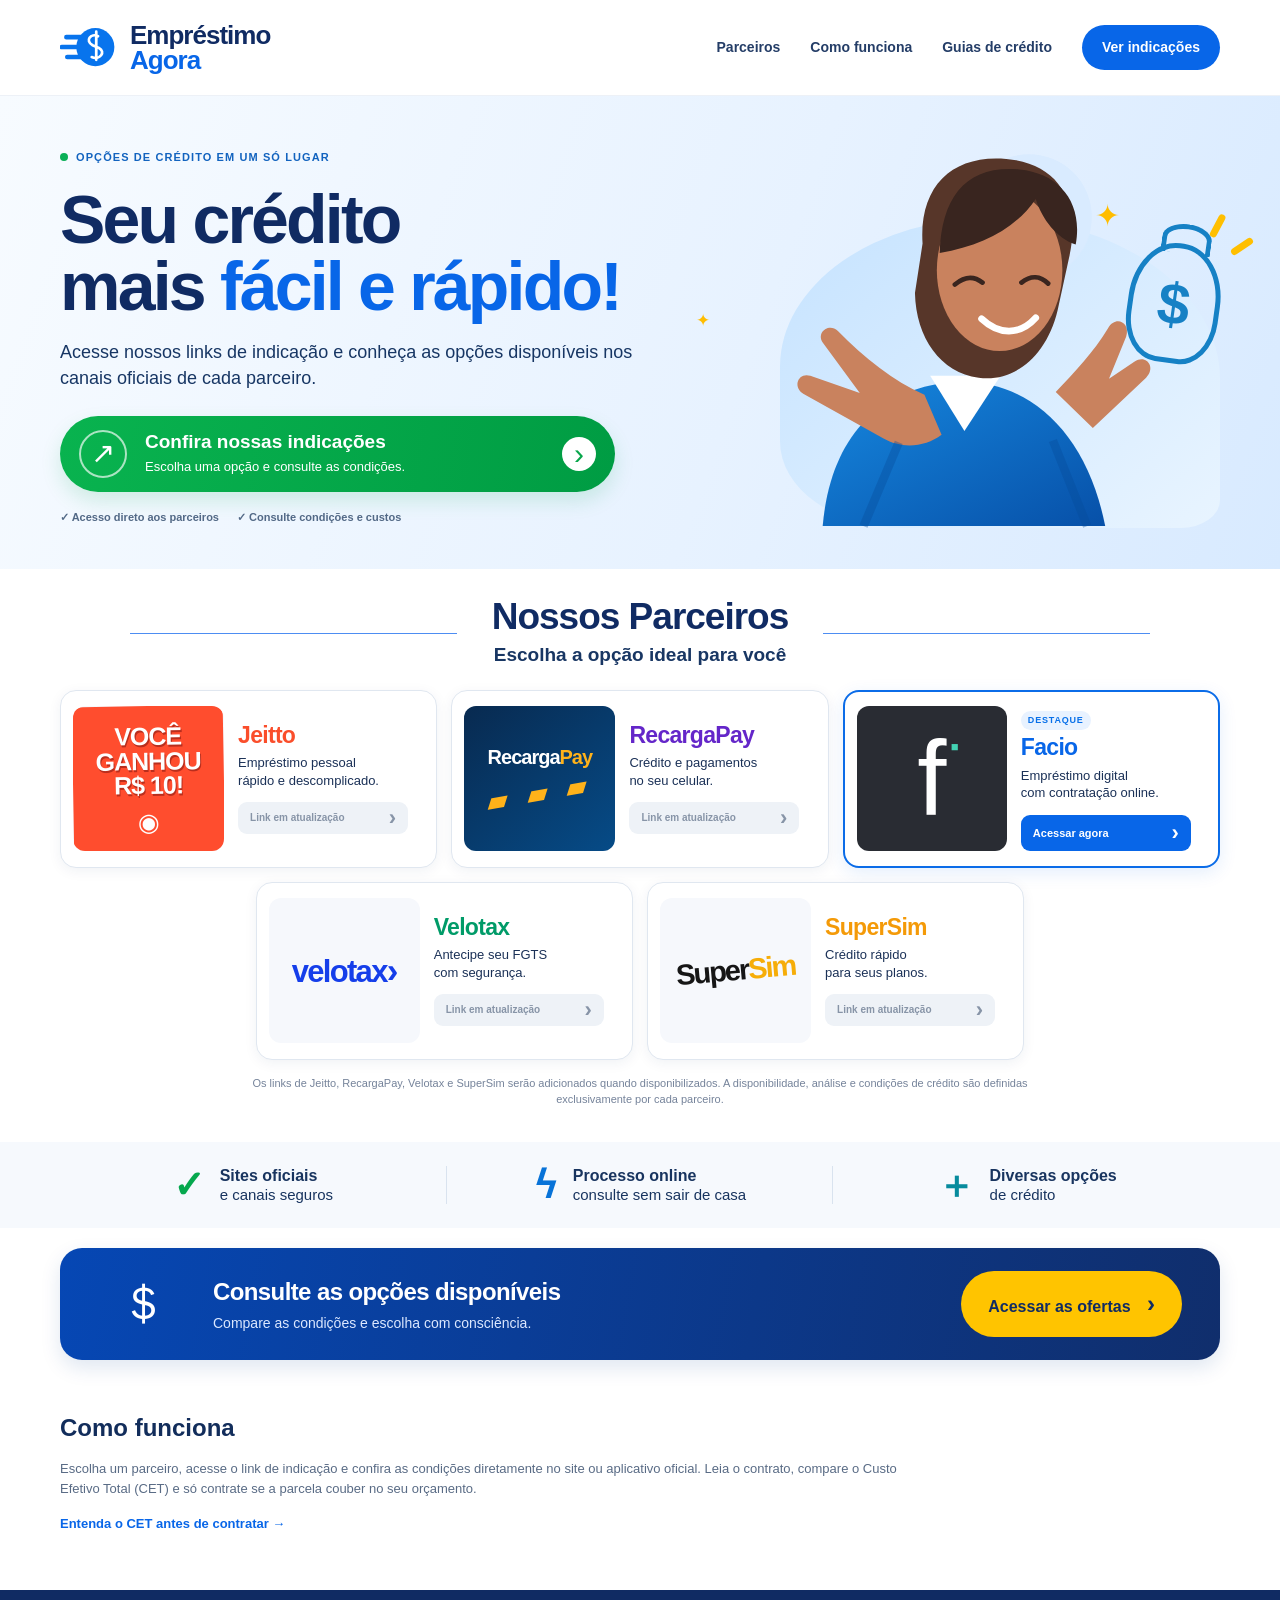
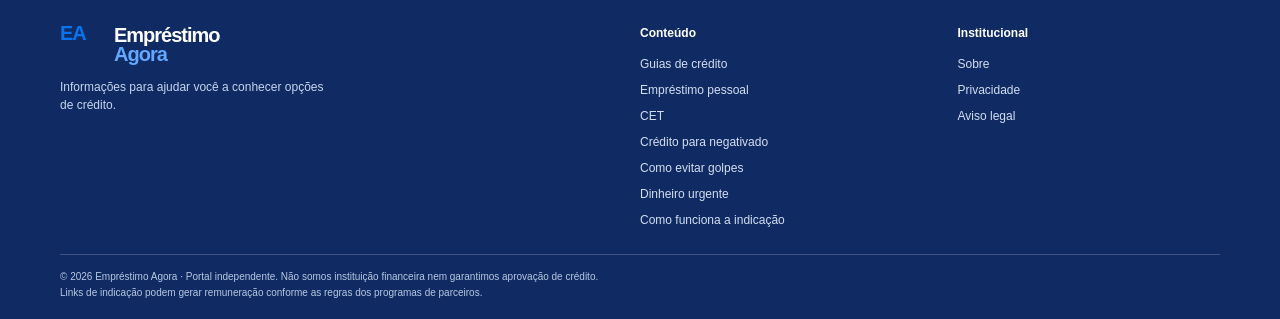
==== index.html @ 5d4b73ac "Complete homepage footer links to existing guides" ====
<!doctype html>
<html lang="pt-BR">
<head>
<meta charset="utf-8">
<meta name="google-site-verification" content="shzz_XVWoptXArd3DFlMQ7WAGjOfNRbP5yG9l88NgXc">
<meta name="viewport" content="width=device-width, initial-scale=1">
<title>Empréstimo Agora | Links de indicação e opções de crédito</title>
<meta name="description" content="Conheça opções de crédito e acesse links de indicação de parceiros. Consulte condições diretamente nos canais oficiais e compare antes de contratar.">
<meta name="robots" content="index,follow,max-image-preview:large">
<link rel="canonical" href="https://emprestimo-agora.vercel.app/">
<meta name="theme-color" content="#ffffff">
<meta name="referrer" content="strict-origin-when-cross-origin">
<meta property="og:type" content="website"><meta property="og:locale" content="pt_BR">
<meta property="og:title" content="Empréstimo Agora | Conheça opções de crédito">
<meta property="og:description" content="Acesse opções de crédito por meio dos links de indicação e consulte as condições diretamente com cada parceiro.">
<meta property="og:url" content="https://emprestimo-agora.vercel.app/">
<meta property="og:image" content="https://emprestimo-agora.vercel.app/assets/og-cover.svg">
<meta name="twitter:card" content="summary_large_image">
<link rel="icon" href="/assets/favicon.svg" type="image/svg+xml"><link rel="stylesheet" href="/assets/site.css">
<script type="application/ld+json">{"@context":"https://schema.org","@type":"Organization","name":"Empréstimo Agora","url":"https://emprestimo-agora.vercel.app/","description":"Portal independente que reúne links de indicação para consulta de opções de crédito."}</script>
</head>
<body>
<a class="skip" href="#conteudo">Pular para o conteúdo</a>
<header class="top"><div class="wrap nav">
<a class="brand" href="/" aria-label="Empréstimo Agora - início"><span class="brand-symbol"><svg viewBox="0 0 64 64" aria-hidden="true"><path d="M7 20h20M2 31h22M8 42h17" stroke="currentColor" stroke-width="5" stroke-linecap="round"/><circle cx="39" cy="31" r="21" fill="currentColor"/><path d="M42 19c-8-4-15 5-6 10l7 3c8 4 1 14-8 10m5-28v31" stroke="#fff" stroke-width="3" fill="none" stroke-linecap="round"/></svg></span><span>Empréstimo<br><strong>Agora</strong></span></a>
<nav aria-label="Navegação principal"><a href="#parceiros">Parceiros</a><a href="#como-funciona">Como funciona</a><a href="/guias-de-credito.html">Guias de crédito</a><a class="nav-cta" href="#parceiros">Ver indicações</a></nav>
<button class="menu" aria-label="Abrir menu" aria-expanded="false">☰</button></div></header>
<main id="conteudo">
<section class="hero"><div class="wrap hero-inner"><div class="hero-copy"><span class="eyebrow"><i></i> OPÇÕES DE CRÉDITO EM UM SÓ LUGAR</span><h1>Seu crédito<br>mais <em>fácil e rápido!</em></h1><p>Acesse nossos links de indicação e conheça as opções disponíveis nos canais oficiais de cada parceiro.</p><a class="hero-cta" href="#parceiros"><span class="handshake">↗</span><span><b>Confira nossas indicações</b><small>Escolha uma opção e consulte as condições.</small></span><span class="arrow">›</span></a><div class="hero-note"><span>✓ Acesso direto aos parceiros</span><span>✓ Consulte condições e custos</span></div></div>
<div class="hero-art" aria-label="Ilustração de uma pessoa apresentando opções de crédito"><div class="art-blob"></div><svg class="hero-person" viewBox="0 0 460 410" role="img" aria-label="Pessoa sorridente apontando para as opções"><defs><linearGradient id="shirt" x1="0" x2="1" y1="0" y2="1"><stop stop-color="#1688df"/><stop offset="1" stop-color="#0750a8"/></linearGradient></defs><circle cx="310" cy="83" r="66" fill="#d9ebff"/><path d="M93 408c8-93 58-143 132-151 80-8 145 49 165 151" fill="url(#shirt)"/><path d="M206 250l36 58 38-58" fill="#fff"/><path d="M198 111c-4-61 32-94 88-89 56 5 79 46 66 104l-12 55c-12 50-47 76-83 71-40-5-66-42-67-89z" fill="#573629"/><ellipse cx="279" cy="139" rx="66" ry="85" fill="#c9825e"/><path d="M216 121c2-62 30-93 84-88 42 4 67 35 59 79-20-7-35-26-42-48-21 31-56 49-101 57z" fill="#39251f"/><path d="M232 154c11-9 20-9 29-2m41 0c10-8 20-7 28 1" stroke="#39251f" stroke-width="5" fill="none" stroke-linecap="round"/><path d="M260 190c18 17 40 18 57-1" stroke="#fff" stroke-width="7" fill="none" stroke-linecap="round"/><path d="M200 270c-32-14-64-39-91-67-9-9-23 1-16 12l39 53-52-18c-13-4-19 12-7 19l84 47c19 11 44 9 61-4" fill="#c9825e"/><path d="M338 267c20-21 40-42 55-67 8-14 24-6 19 9l-18 44 27-18c12-8 23 6 12 17l-56 53" fill="#c9825e"/><path d="M173 320l-37 88m199-90 36 90" stroke="#064b99" stroke-width="9" opacity=".35"/></svg><div class="money-doodle"><span>$</span><i></i><b></b></div><div class="spark s1">✦</div><div class="spark s2">✦</div></div></div></section>
<section class="partners wrap" id="parceiros"><div class="section-title"><span></span><div><h2>Nossos Parceiros</h2><p>Escolha a opção ideal para você</p></div><span></span></div>
<div class="partner-grid">
<article class="partner-card jeitto"><div class="partner-logo"><div class="jeitto-art"><strong>VOCÊ<br>GANHOU<br>R$ 10!</strong><small>◉</small></div></div><div class="partner-info"><h3>Jeitto</h3><p>Empréstimo pessoal<br>rápido e descomplicado.</p><a class="partner-btn disabled" aria-disabled="true" tabindex="-1">Link em atualização <b>›</b></a></div></article>
<article class="partner-card recarga"><div class="partner-logo"><div class="recarga-art"><strong>Recarga<span>Pay</span></strong><div class="cards-mini">▰ ▰ ▰</div></div></div><div class="partner-info"><h3>RecargaPay</h3><p>Crédito e pagamentos<br>no seu celular.</p><a class="partner-btn disabled" aria-disabled="true" tabindex="-1">Link em atualização <b>›</b></a></div></article>
<article class="partner-card facio featured"><div class="partner-logo"><div class="facio-art"><strong>f<span>▪</span></strong></div></div><div class="partner-info"><span class="featured-label">DESTAQUE</span><h3>Facio</h3><p>Empréstimo digital<br>com contratação online.</p><a class="partner-btn" href="https://facio.com.br/indicacao/?amigo=5fb39b16-4201-4cf0-8d7d-d2a9d6d35a81&data=eyJwdWJsaWNJZCI6IjVmYjM5YjE2LTQyMDEtNGNmMC04ZDdkLWQyYTlkNmQzNWE4MSIsImZpcnN0TmFtZSI6IndhZ25lciJ9&utm_source=referral-webview&utm_campaign=referral-lp" target="_blank" rel="sponsored nofollow noopener" data-referral="home-facio">Acessar agora <b>›</b></a></div></article>
<article class="partner-card velotax"><div class="partner-logo"><div class="velotax-art">velotax<span>›</span></div></div><div class="partner-info"><h3>Velotax</h3><p>Antecipe seu FGTS<br>com segurança.</p><a class="partner-btn disabled" aria-disabled="true" tabindex="-1">Link em atualização <b>›</b></a></div></article>
<article class="partner-card supersim"><div class="partner-logo"><div class="supersim-art">Super<span>Sim</span></div></div><div class="partner-info"><h3>SuperSim</h3><p>Crédito rápido<br>para seus planos.</p><a class="partner-btn disabled" aria-disabled="true" tabindex="-1">Link em atualização <b>›</b></a></div></article>
</div>
<p class="partner-disclaimer">Os links de Jeitto, RecargaPay, Velotax e SuperSim serão adicionados quando disponibilizados. A disponibilidade, análise e condições de crédito são definidas exclusivamente por cada parceiro.</p></section>
<section class="trust"><div class="wrap trust-grid"><div><span class="trust-icon green">✓</span><p><b>Sites oficiais</b><br>e canais seguros</p></div><div><span class="trust-icon blue">ϟ</span><p><b>Processo online</b><br>consulte sem sair de casa</p></div><div><span class="trust-icon teal">＋</span><p><b>Diversas opções</b><br>de crédito</p></div></div></section>
<section class="bottom-cta"><div class="wrap bottom-inner"><div class="bottom-icon">＄</div><div><h2>Consulte as opções disponíveis</h2><p>Compare as condições e escolha com consciência.</p></div><a href="#parceiros">Acessar as ofertas <b>›</b></a></div></section>
<section class="how wrap" id="como-funciona"><h2>Como funciona</h2><p>Escolha um parceiro, acesse o link de indicação e confira as condições diretamente no site ou aplicativo oficial. Leia o contrato, compare o Custo Efetivo Total (CET) e só contrate se a parcela couber no seu orçamento.</p><a href="/custo-efetivo-total.html">Entenda o CET antes de contratar →</a></section>
</main>
<footer><div class="wrap footer-inner"><div class="footer-brand"><a class="brand brand-footer" href="/"><span class="brand-symbol">EA</span><span>Empréstimo<br><strong>Agora</strong></span></a><p>Informações para ajudar você a conhecer opções de crédito.</p></div><div><b>Conteúdo</b><a href="/guias-de-credito.html">Guias de crédito</a><a href="/emprestimo-pessoal-online.html">Empréstimo pessoal</a><a href="/custo-efetivo-total.html">CET</a><a href="/emprestimo-para-negativado.html">Crédito para negativado</a><a href="/golpe-do-emprestimo.html">Como evitar golpes</a><a href="/dinheiro-urgente.html">Dinheiro urgente</a><a href="/como-funciona-facio.html">Como funciona a indicação</a></div><div><b>Institucional</b><a href="/sobre.html">Sobre</a><a href="/politica-de-privacidade.html">Privacidade</a><a href="/aviso-legal.html">Aviso legal</a></div></div><div class="wrap legal">© 2026 Empréstimo Agora · Portal independente. Não somos instituição financeira nem garantimos aprovação de crédito.<br>Links de indicação podem gerar remuneração conforme as regras dos programas de parceiros.</div></footer>
<script src="/assets/site.js" defer></script>
</body></html>
---- assets/site.css ----
:root{--navy:#102b63;--blue:#0866e8;--green:#08a84f;--ink:#122d5b;--muted:#52647e;--line:#e2e9f2;--paper:#f7faff;--white:#fff}*{box-sizing:border-box}html{scroll-behavior:smooth}body{margin:0;background:#fff;color:var(--ink);font-family:Arial,Helvetica,sans-serif;line-height:1.5}a{color:inherit;text-decoration:none}.wrap{width:min(1160px,calc(100% - 44px));margin-inline:auto}.skip{position:absolute;left:-9999px}.skip:focus{left:12px;top:12px;background:#fff;padding:12px;z-index:20}.top{height:96px;background:#fff;border-bottom:1px solid #edf1f7;position:relative;z-index:5}.nav{height:100%;display:flex;align-items:center;justify-content:space-between}.brand{display:flex;align-items:center;gap:12px;color:#102b63;font-size:26px;font-weight:800;line-height:.94;letter-spacing:-1px}.brand strong{color:#0866e8}.brand-symbol{width:58px;height:58px;color:#0874ed;display:block}.brand-symbol svg{width:100%;height:100%}nav{display:flex;align-items:center;gap:30px;font-size:14px;font-weight:700;color:#243d67}nav a:hover{color:var(--blue)}.nav-cta{padding:12px 20px;background:#0866e8;color:white;border-radius:24px}.nav-cta:hover{color:white;background:#0755c2}.menu{display:none;border:0;background:none;font-size:25px;color:var(--navy)}.hero{background:linear-gradient(110deg,#f7fbff 0%,#e7f2ff 58%,#d8eaff 100%);overflow:hidden}.hero-inner{min-height:390px;display:grid;grid-template-columns:1.08fr .92fr;align-items:center;position:relative}.hero-copy{padding:48px 0 44px;position:relative;z-index:2}.eyebrow{display:inline-flex;align-items:center;gap:8px;color:#1263bf;font-size:11px;font-weight:800;letter-spacing:1.1px}.eyebrow i{width:8px;height:8px;border-radius:50%;background:#0aaf57}.hero h1{font-size:clamp(42px,5.4vw,68px);line-height:.99;letter-spacing:-2.8px;margin:18px 0 18px;color:#102b63;font-weight:850}.hero h1 em{font-style:normal;color:#0866e8}.hero-copy>p{font-size:18px;line-height:1.45;max-width:580px;color:#173664;margin:0 0 25px}.hero-cta{display:flex;align-items:center;gap:18px;width:min(555px,100%);padding:14px 19px;background:linear-gradient(100deg,#09b34f,#009c43);border-radius:48px;color:#fff;box-shadow:0 9px 20px #00a54b26}.hero-cta:hover{filter:brightness(.96);transform:translateY(-1px)}.handshake{width:48px;height:48px;border:2px solid #ffffffa8;border-radius:50%;display:grid;place-items:center;font-size:29px;font-weight:400}.hero-cta b{display:block;font-size:19px;line-height:1.2}.hero-cta small{display:block;font-size:13px;margin-top:3px}.hero-cta .arrow{margin-left:auto;width:34px;height:34px;border-radius:50%;background:#fff;color:#08a64b;display:grid;place-items:center;font-size:30px;line-height:1}.hero-note{display:flex;gap:18px;flex-wrap:wrap;margin-top:17px;color:#526986;font-size:11px;font-weight:700}.hero-art{height:390px;position:relative;display:flex;align-items:flex-end;justify-content:center}.art-blob{position:absolute;width:440px;height:310px;right:0;bottom:0;background:linear-gradient(140deg,#c6e3ff,#e8f4ff);border-radius:48% 52% 9% 28%}.hero-person{position:relative;z-index:1;width:min(100%,440px);height:100%;object-fit:contain;object-position:bottom}.money-doodle{position:absolute;right:0;top:105px;width:92px;height:120px;border:5px solid #1681c5;border-radius:48% 48% 38% 38%;transform:rotate(8deg);color:#1681c5;display:grid;place-items:center;font-size:58px;font-weight:700;z-index:2}.money-doodle:before{content:"";position:absolute;top:-25px;left:20px;width:40px;height:25px;border:5px solid #1681c5;border-bottom:0;border-radius:50% 50% 0 0}.money-doodle i,.money-doodle b{position:absolute;width:7px;height:25px;background:#ffbf00;border-radius:8px;top:-40px;right:5px;transform:rotate(20deg)}.money-doodle b{right:-22px;top:-23px;transform:rotate(48deg)}.spark{position:absolute;color:#ffbd00;font-size:30px}.s1{top:55px;right:100px}.s2{top:170px;left:10px;font-size:17px}.partners{padding-top:28px;padding-bottom:34px}.section-title{display:grid;grid-template-columns:1fr auto 1fr;align-items:center;gap:35px;text-align:center;margin:0 70px 20px}.section-title>span{height:1px;background:#4d8df2}.section-title h2{font-size:37px;line-height:1.1;letter-spacing:-1px;margin:0;color:#102b63}.section-title p{font-size:19px;font-weight:600;margin:3px 0 0;color:#183663}.partner-grid{display:grid;grid-template-columns:repeat(6,minmax(0,1fr));gap:14px}.partner-card{grid-column:span 2;min-height:178px;border:1px solid #e0e7f0;border-radius:16px;box-shadow:0 3px 13px #102b6310;padding:12px;display:grid;grid-template-columns:43% 1fr;gap:14px;align-items:center;background:#fff;position:relative;overflow:hidden}.partner-card:nth-child(4){grid-column:2/span 2}.partner-card:nth-child(5){grid-column:4/span 2}.partner-card.featured{border:2px solid #0b6ce8;box-shadow:0 5px 18px #0866e81c}.partner-logo{height:145px;min-width:0;border-radius:12px;background:#f6f8fc;display:grid;place-items:center;overflow:hidden}.jeitto-art{height:100%;width:100%;background:#ff4d2e;color:#fff;border-radius:11px;padding:18px 12px;display:flex;flex-direction:column;justify-content:center;align-items:center;text-align:center;transform:rotate(-1deg)}.jeitto-art strong{font-size:25px;line-height:.98;letter-spacing:-1px;text-shadow:1px 2px #b92e1d}.jeitto-art small{font-size:25px;margin-top:6px}.recarga-art{height:100%;width:100%;background:linear-gradient(140deg,#082a50,#064b87);display:flex;align-items:center;justify-content:center;flex-direction:column;color:#fff}.recarga-art strong{font-size:20px;letter-spacing:-1px}.recarga-art strong span{color:#ffb21a}.cards-mini{color:#ffb21a;font-size:29px;letter-spacing:5px;transform:rotate(-10deg)}.facio-art{width:100%;height:100%;display:grid;place-items:center;background:#292c33}.facio-art strong{font-size:105px;line-height:1;color:#fff;font-weight:400;position:relative}.facio-art strong span{color:#43d3b4;font-size:25px;position:absolute;top:8px;right:-13px}.velotax-art{font-size:31px;font-weight:800;color:#153eea;letter-spacing:-1.7px}.velotax-art span{font-size:35px}.supersim-art{font-size:29px;font-weight:900;color:#161616;letter-spacing:-2px;transform:rotate(-5deg)}.supersim-art span{color:#f6ad08}.partner-info{min-width:0}.partner-info h3{font-size:23px;line-height:1.1;margin:0 0 6px;letter-spacing:-.7px}.jeitto h3{color:#fa4e2b}.recarga h3{color:#6426c9}.facio h3{color:#0866e8}.velotax h3{color:#009b68}.supersim h3{color:#f49a08}.partner-info p{font-size:13px;line-height:1.35;color:#1b3157;margin:0 0 13px}.partner-btn{display:flex;align-items:center;justify-content:space-between;gap:6px;padding:10px 12px;border-radius:9px;background:#0866e8;color:white;font-size:11px;font-weight:800;white-space:nowrap;max-width:170px}.partner-btn b{font-size:22px;line-height:12px}.jeitto .partner-btn{background:#ff4d2e}.recarga .partner-btn{background:#6426c9}.facio .partner-btn{background:#0866e8}.velotax .partner-btn{background:#009b68}.supersim .partner-btn{background:#f49a08}.partner-btn.disabled{background:#eef2f7;color:#8794a7;cursor:not-allowed;font-size:10px;white-space:normal;line-height:1.2}.featured-label{display:inline-block;font-size:9px;font-weight:900;letter-spacing:.8px;color:#0870e9;background:#e8f2ff;padding:3px 7px;border-radius:20px;margin-bottom:5px}.partner-disclaimer{font-size:11px;color:#75839a;text-align:center;margin:15px auto 0;max-width:850px}.trust{background:#f6f9fd;padding:24px 0}.trust-grid{display:grid;grid-template-columns:repeat(3,1fr);align-items:center}.trust-grid>div{display:flex;align-items:center;justify-content:center;gap:15px;border-right:1px solid #d9e3ef}.trust-grid>div:last-child{border:0}.trust-icon{font-size:38px;font-weight:900;line-height:1}.trust-icon.green{color:#05a84e}.trust-icon.blue{color:#0873d8}.trust-icon.teal{color:#078b9d}.trust-grid p{font-size:15px;line-height:1.25;margin:0;color:#18345f}.trust-grid b{font-size:16px}.bottom-cta{padding:20px 0 24px;background:#fff}.bottom-inner{min-height:112px;border-radius:22px;background:linear-gradient(100deg,#0647b4,#102e6c);color:#fff;display:flex;align-items:center;gap:25px;padding:18px 38px;box-shadow:0 8px 20px #0b3d9020}.bottom-icon{font-size:48px;width:90px;text-align:center;color:#fff}.bottom-inner h2{font-size:24px;margin:0 0 3px;letter-spacing:-.6px}.bottom-inner p{margin:0;color:#dce8ff;font-size:14px}.bottom-inner>a{margin-left:auto;background:#ffc400;color:#102b63;border-radius:40px;padding:15px 27px;font-size:16px;font-weight:900;white-space:nowrap}.bottom-inner>a b{font-size:24px;margin-left:12px}.how{padding:26px 0 55px}.how h2{font-size:24px;margin:0 0 8px}.how p{font-size:13px;color:#596b85;max-width:850px}.how>a{color:#0866e8;font-size:13px;font-weight:800}footer{background:#102b63;color:#fff;padding:34px 0 18px}.footer-inner{display:grid;grid-template-columns:2fr 1fr 1fr;gap:55px;padding-bottom:25px}.brand-footer{font-size:20px;color:#fff}.brand-footer .brand-symbol{width:42px;height:42px}.brand-footer strong{color:#63a7ff}.footer-brand p{font-size:12px;color:#c6d5ee;max-width:280px}.footer-inner>div:not(:first-child){display:flex;flex-direction:column;gap:8px;font-size:12px;color:#d3def0}.footer-inner>div>b{color:#fff;margin-bottom:5px}.footer-inner a:hover{color:#ffc400}.legal{border-top:1px solid #ffffff30;padding-top:14px;color:#b8c8e2;font-size:10px;line-height:1.6}.legal br{display:block}.menu{cursor:pointer}:focus-visible{outline:3px solid #ffbf00;outline-offset:3px}section[id]{scroll-margin-top:24px}@media(max-width:900px){.hero-inner{grid-template-columns:1fr .8fr}.hero h1{font-size:52px}.partner-card{grid-column:span 3}.partner-card:nth-child(4){grid-column:2/span 2}.partner-card:nth-child(5){grid-column:4/span 2}.partner-grid{grid-template-columns:repeat(6,minmax(0,1fr))}.partner-info h3{font-size:20px}.section-title{margin-inline:20px}}@media(max-width:650px){.wrap{width:min(100% - 30px,520px)}.top{height:76px}.brand{font-size:21px}.brand-symbol{width:48px;height:48px}nav{display:none;position:absolute;top:76px;left:0;right:0;background:#fff;padding:18px 24px;box-shadow:0 12px 20px #00000012;flex-direction:column;align-items:stretch;gap:17px}.nav.open nav{display:flex}.nav-cta{text-align:center}.menu{display:block}.hero-inner{display:flex;flex-direction:column;align-items:stretch}.hero-copy{padding:42px 0 8px}.hero h1{font-size:46px;letter-spacing:-2px}.hero-copy>p{font-size:16px}.hero-cta{gap:12px;padding:12px}.hero-cta b{font-size:16px}.hero-cta small{font-size:11px}.hero-art{height:250px;margin-top:0}.art-blob{width:300px;height:210px;right:12px}.hero-person{width:310px}.money-doodle{width:60px;height:80px;font-size:38px;right:0;top:48px;border-width:3px}.money-doodle:before{border-width:3px;width:27px;height:17px;top:-17px;left:14px}.money-doodle i,.money-doodle b{height:17px;width:5px;top:-25px}.money-doodle b{right:-14px;top:-14px}.section-title{grid-template-columns:1fr;gap:8px;margin:0 0 18px}.section-title>span{display:none}.section-title h2{font-size:31px}.section-title p{font-size:16px}.partners{padding-top:27px}.partner-grid{display:grid;grid-template-columns:1fr;gap:12px}.partner-card,.partner-card:nth-child(4),.partner-card:nth-child(5){grid-column:auto;min-height:154px;grid-template-columns:39% 1fr;padding:10px;gap:13px}.partner-logo{height:132px}.partner-info h3{font-size:22px}.partner-info p{font-size:12px;margin-bottom:9px}.partner-btn{padding:9px 10px}.partner-disclaimer{text-align:left;line-height:1.5}.trust-grid{grid-template-columns:1fr;gap:17px}.trust-grid>div{border:0;justify-content:flex-start;padding-left:20%}.trust-grid p{font-size:14px}.bottom-inner{padding:19px;display:grid;grid-template-columns:55px 1fr;gap:10px;border-radius:16px}.bottom-icon{width:55px;font-size:37px}.bottom-inner h2{font-size:19px}.bottom-inner p{font-size:12px}.bottom-inner>a{grid-column:1/-1;margin:8px 0 0;text-align:center;padding:13px;font-size:14px}.how{padding:24px 0 40px}.footer-inner{grid-template-columns:1fr 1fr;gap:22px}.footer-brand{grid-column:1/-1}.footer-inner>div:not(:first-child){font-size:11px}}@media(prefers-reduced-motion:reduce){html{scroll-behavior:auto}*,*:before,*:after{transition:none!important}}
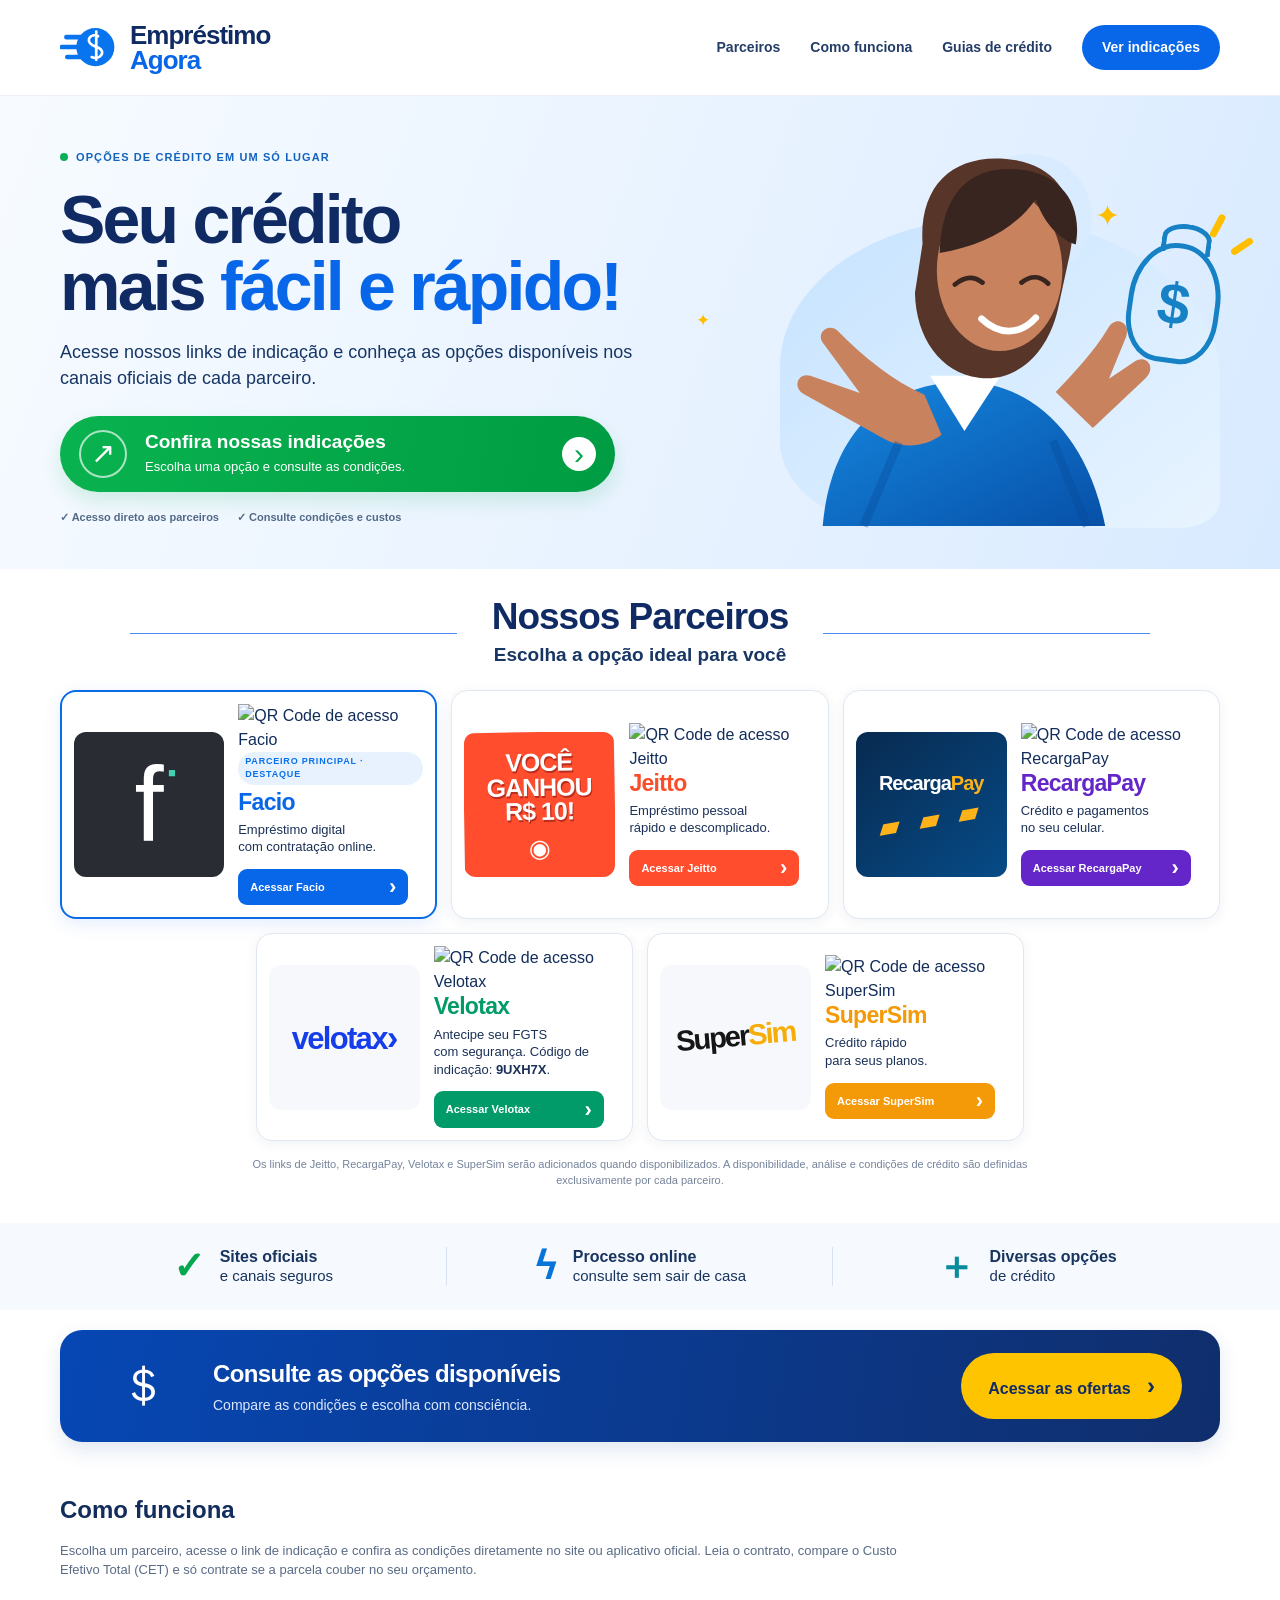
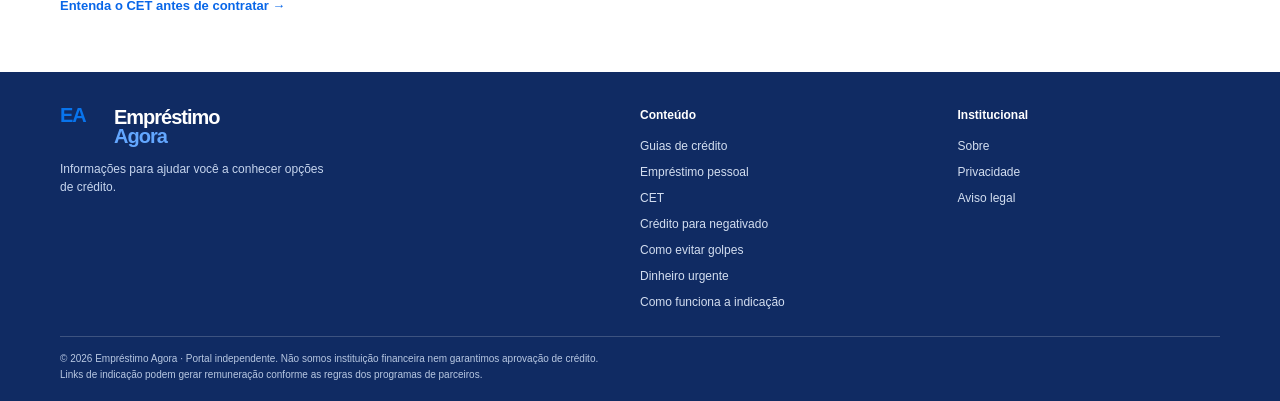
==== commit d3bc13af: "Configure all partner referral destinations and QR access; feature Facio first" ====
--- a/index.html
+++ b/index.html
@@ -29,13 +29,7 @@
 <section class="hero"><div class="wrap hero-inner"><div class="hero-copy"><span class="eyebrow"><i></i> OPÇÕES DE CRÉDITO EM UM SÓ LUGAR</span><h1>Seu crédito<br>mais <em>fácil e rápido!</em></h1><p>Acesse nossos links de indicação e conheça as opções disponíveis nos canais oficiais de cada parceiro.</p><a class="hero-cta" href="#parceiros"><span class="handshake">↗</span><span><b>Confira nossas indicações</b><small>Escolha uma opção e consulte as condições.</small></span><span class="arrow">›</span></a><div class="hero-note"><span>✓ Acesso direto aos parceiros</span><span>✓ Consulte condições e custos</span></div></div>
 <div class="hero-art" aria-label="Ilustração de uma pessoa apresentando opções de crédito"><div class="art-blob"></div><svg class="hero-person" viewBox="0 0 460 410" role="img" aria-label="Pessoa sorridente apontando para as opções"><defs><linearGradient id="shirt" x1="0" x2="1" y1="0" y2="1"><stop stop-color="#1688df"/><stop offset="1" stop-color="#0750a8"/></linearGradient></defs><circle cx="310" cy="83" r="66" fill="#d9ebff"/><path d="M93 408c8-93 58-143 132-151 80-8 145 49 165 151" fill="url(#shirt)"/><path d="M206 250l36 58 38-58" fill="#fff"/><path d="M198 111c-4-61 32-94 88-89 56 5 79 46 66 104l-12 55c-12 50-47 76-83 71-40-5-66-42-67-89z" fill="#573629"/><ellipse cx="279" cy="139" rx="66" ry="85" fill="#c9825e"/><path d="M216 121c2-62 30-93 84-88 42 4 67 35 59 79-20-7-35-26-42-48-21 31-56 49-101 57z" fill="#39251f"/><path d="M232 154c11-9 20-9 29-2m41 0c10-8 20-7 28 1" stroke="#39251f" stroke-width="5" fill="none" stroke-linecap="round"/><path d="M260 190c18 17 40 18 57-1" stroke="#fff" stroke-width="7" fill="none" stroke-linecap="round"/><path d="M200 270c-32-14-64-39-91-67-9-9-23 1-16 12l39 53-52-18c-13-4-19 12-7 19l84 47c19 11 44 9 61-4" fill="#c9825e"/><path d="M338 267c20-21 40-42 55-67 8-14 24-6 19 9l-18 44 27-18c12-8 23 6 12 17l-56 53" fill="#c9825e"/><path d="M173 320l-37 88m199-90 36 90" stroke="#064b99" stroke-width="9" opacity=".35"/></svg><div class="money-doodle"><span>$</span><i></i><b></b></div><div class="spark s1">✦</div><div class="spark s2">✦</div></div></div></section>
 <section class="partners wrap" id="parceiros"><div class="section-title"><span></span><div><h2>Nossos Parceiros</h2><p>Escolha a opção ideal para você</p></div><span></span></div>
-<div class="partner-grid">
-<article class="partner-card jeitto"><div class="partner-logo"><div class="jeitto-art"><strong>VOCÊ<br>GANHOU<br>R$ 10!</strong><small>◉</small></div></div><div class="partner-info"><h3>Jeitto</h3><p>Empréstimo pessoal<br>rápido e descomplicado.</p><a class="partner-btn disabled" aria-disabled="true" tabindex="-1">Link em atualização <b>›</b></a></div></article>
-<article class="partner-card recarga"><div class="partner-logo"><div class="recarga-art"><strong>Recarga<span>Pay</span></strong><div class="cards-mini">▰ ▰ ▰</div></div></div><div class="partner-info"><h3>RecargaPay</h3><p>Crédito e pagamentos<br>no seu celular.</p><a class="partner-btn disabled" aria-disabled="true" tabindex="-1">Link em atualização <b>›</b></a></div></article>
-<article class="partner-card facio featured"><div class="partner-logo"><div class="facio-art"><strong>f<span>▪</span></strong></div></div><div class="partner-info"><span class="featured-label">DESTAQUE</span><h3>Facio</h3><p>Empréstimo digital<br>com contratação online.</p><a class="partner-btn" href="https://facio.com.br/indicacao/?amigo=5fb39b16-4201-4cf0-8d7d-d2a9d6d35a81&data=eyJwdWJsaWNJZCI6IjVmYjM5YjE2LTQyMDEtNGNmMC04ZDdkLWQyYTlkNmQzNWE4MSIsImZpcnN0TmFtZSI6IndhZ25lciJ9&utm_source=referral-webview&utm_campaign=referral-lp" target="_blank" rel="sponsored nofollow noopener" data-referral="home-facio">Acessar agora <b>›</b></a></div></article>
-<article class="partner-card velotax"><div class="partner-logo"><div class="velotax-art">velotax<span>›</span></div></div><div class="partner-info"><h3>Velotax</h3><p>Antecipe seu FGTS<br>com segurança.</p><a class="partner-btn disabled" aria-disabled="true" tabindex="-1">Link em atualização <b>›</b></a></div></article>
-<article class="partner-card supersim"><div class="partner-logo"><div class="supersim-art">Super<span>Sim</span></div></div><div class="partner-info"><h3>SuperSim</h3><p>Crédito rápido<br>para seus planos.</p><a class="partner-btn disabled" aria-disabled="true" tabindex="-1">Link em atualização <b>›</b></a></div></article>
-</div>
+<div class="partner-grid"><article class="partner-card facio featured"><div class="partner-logo"><div class="facio-art"><strong>f<span>▪</span></strong></div></div><div class="partner-info"><img class="partner-qr" src="https://api.qrserver.com/v1/create-qr-code/?size=180x180&format=svg&margin=4&data=https%3A%2F%2Ffacio.com.br%2Findicacao%2F%3Famigo%3D5fb39b16-4201-4cf0-8d7d-d2a9d6d35a81%26data%3DeyJwdWJsaWNJZCI6IjVmYjM5YjE2LTQyMDEtNGNmMC04ZDdkLWQyYTlkNmQzNWE4MSIsImZpcnN0TmFtZSI6IndhZ25lciJ9%26utm_source%3Dreferral-webview%26utm_campaign%3Dreferral-lp" alt="QR Code de acesso Facio" loading="lazy" width="76" height="76"><span class="featured-label">PARCEIRO PRINCIPAL · DESTAQUE</span><h3>Facio</h3><p>Empréstimo digital<br>com contratação online.</p><a class="partner-btn" href="https://facio.com.br/indicacao/?amigo=5fb39b16-4201-4cf0-8d7d-d2a9d6d35a81&data=eyJwdWJsaWNJZCI6IjVmYjM5YjE2LTQyMDEtNGNmMC04ZDdkLWQyYTlkNmQzNWE4MSIsImZpcnN0TmFtZSI6IndhZ25lciJ9&utm_source=referral-webview&utm_campaign=referral-lp" target="_blank" rel="sponsored nofollow noopener">Acessar Facio <b>›</b></a></div></article><article class="partner-card jeitto"><div class="partner-logo"><div class="jeitto-art"><strong>VOCÊ<br>GANHOU<br>R$ 10!</strong><small>◉</small></div></div><div class="partner-info"><img class="partner-qr" src="https://api.qrserver.com/v1/create-qr-code/?size=180x180&format=svg&margin=4&data=https%3A%2F%2Fjeitto.onelink.me%2FQMGg%2Fpkimsnrv" alt="QR Code de acesso Jeitto" loading="lazy" width="76" height="76"><h3>Jeitto</h3><p>Empréstimo pessoal<br>rápido e descomplicado.</p><a class="partner-btn" href="https://jeitto.onelink.me/QMGg/pkimsnrv" target="_blank" rel="sponsored nofollow noopener">Acessar Jeitto <b>›</b></a></div></article><article class="partner-card recarga"><div class="partner-logo"><div class="recarga-art"><strong>Recarga<span>Pay</span></strong><div class="cards-mini">▰ ▰ ▰</div></div></div><div class="partner-info"><img class="partner-qr" src="https://api.qrserver.com/v1/create-qr-code/?size=180x180&format=svg&margin=4&data=https%3A%2F%2Frecargapay.com.br%2Fr%2Fxc30676090-pl9" alt="QR Code de acesso RecargaPay" loading="lazy" width="76" height="76"><h3>RecargaPay</h3><p>Crédito e pagamentos<br>no seu celular.</p><a class="partner-btn" href="https://recargapay.com.br/r/xc30676090-pl9" target="_blank" rel="sponsored nofollow noopener">Acessar RecargaPay <b>›</b></a></div></article><article class="partner-card velotax"><div class="partner-logo"><div class="velotax-art">velotax<span>›</span></div></div><div class="partner-info"><img class="partner-qr" src="https://api.qrserver.com/v1/create-qr-code/?size=180x180&format=svg&margin=4&data=https%3A%2F%2Fvelot.onelink.me%2FjmbQ%2Findicacao" alt="QR Code de acesso Velotax" loading="lazy" width="76" height="76"><h3>Velotax</h3><p>Antecipe seu FGTS<br>com segurança. Código de indicação: <strong>9UXH7X</strong>.</p><a class="partner-btn" href="https://velot.onelink.me/jmbQ/indicacao" target="_blank" rel="sponsored nofollow noopener">Acessar Velotax <b>›</b></a></div></article><article class="partner-card supersim"><div class="partner-logo"><div class="supersim-art">Super<span>Sim</span></div></div><div class="partner-info"><img class="partner-qr" src="https://api.qrserver.com/v1/create-qr-code/?size=180x180&format=svg&margin=4&data=https%3A%2F%2Fsusim.co%2FLdVZWvnaIlpYCrfczapHZw%3D%3D" alt="QR Code de acesso SuperSim" loading="lazy" width="76" height="76"><h3>SuperSim</h3><p>Crédito rápido<br>para seus planos.</p><a class="partner-btn" href="https://susim.co/LdVZWvnaIlpYCrfczapHZw==" target="_blank" rel="sponsored nofollow noopener">Acessar SuperSim <b>›</b></a></div></article></div>
 <p class="partner-disclaimer">Os links de Jeitto, RecargaPay, Velotax e SuperSim serão adicionados quando disponibilizados. A disponibilidade, análise e condições de crédito são definidas exclusivamente por cada parceiro.</p></section>
 <section class="trust"><div class="wrap trust-grid"><div><span class="trust-icon green">✓</span><p><b>Sites oficiais</b><br>e canais seguros</p></div><div><span class="trust-icon blue">ϟ</span><p><b>Processo online</b><br>consulte sem sair de casa</p></div><div><span class="trust-icon teal">＋</span><p><b>Diversas opções</b><br>de crédito</p></div></div></section>
 <section class="bottom-cta"><div class="wrap bottom-inner"><div class="bottom-icon">＄</div><div><h2>Consulte as opções disponíveis</h2><p>Compare as condições e escolha com consciência.</p></div><a href="#parceiros">Acessar as ofertas <b>›</b></a></div></section>
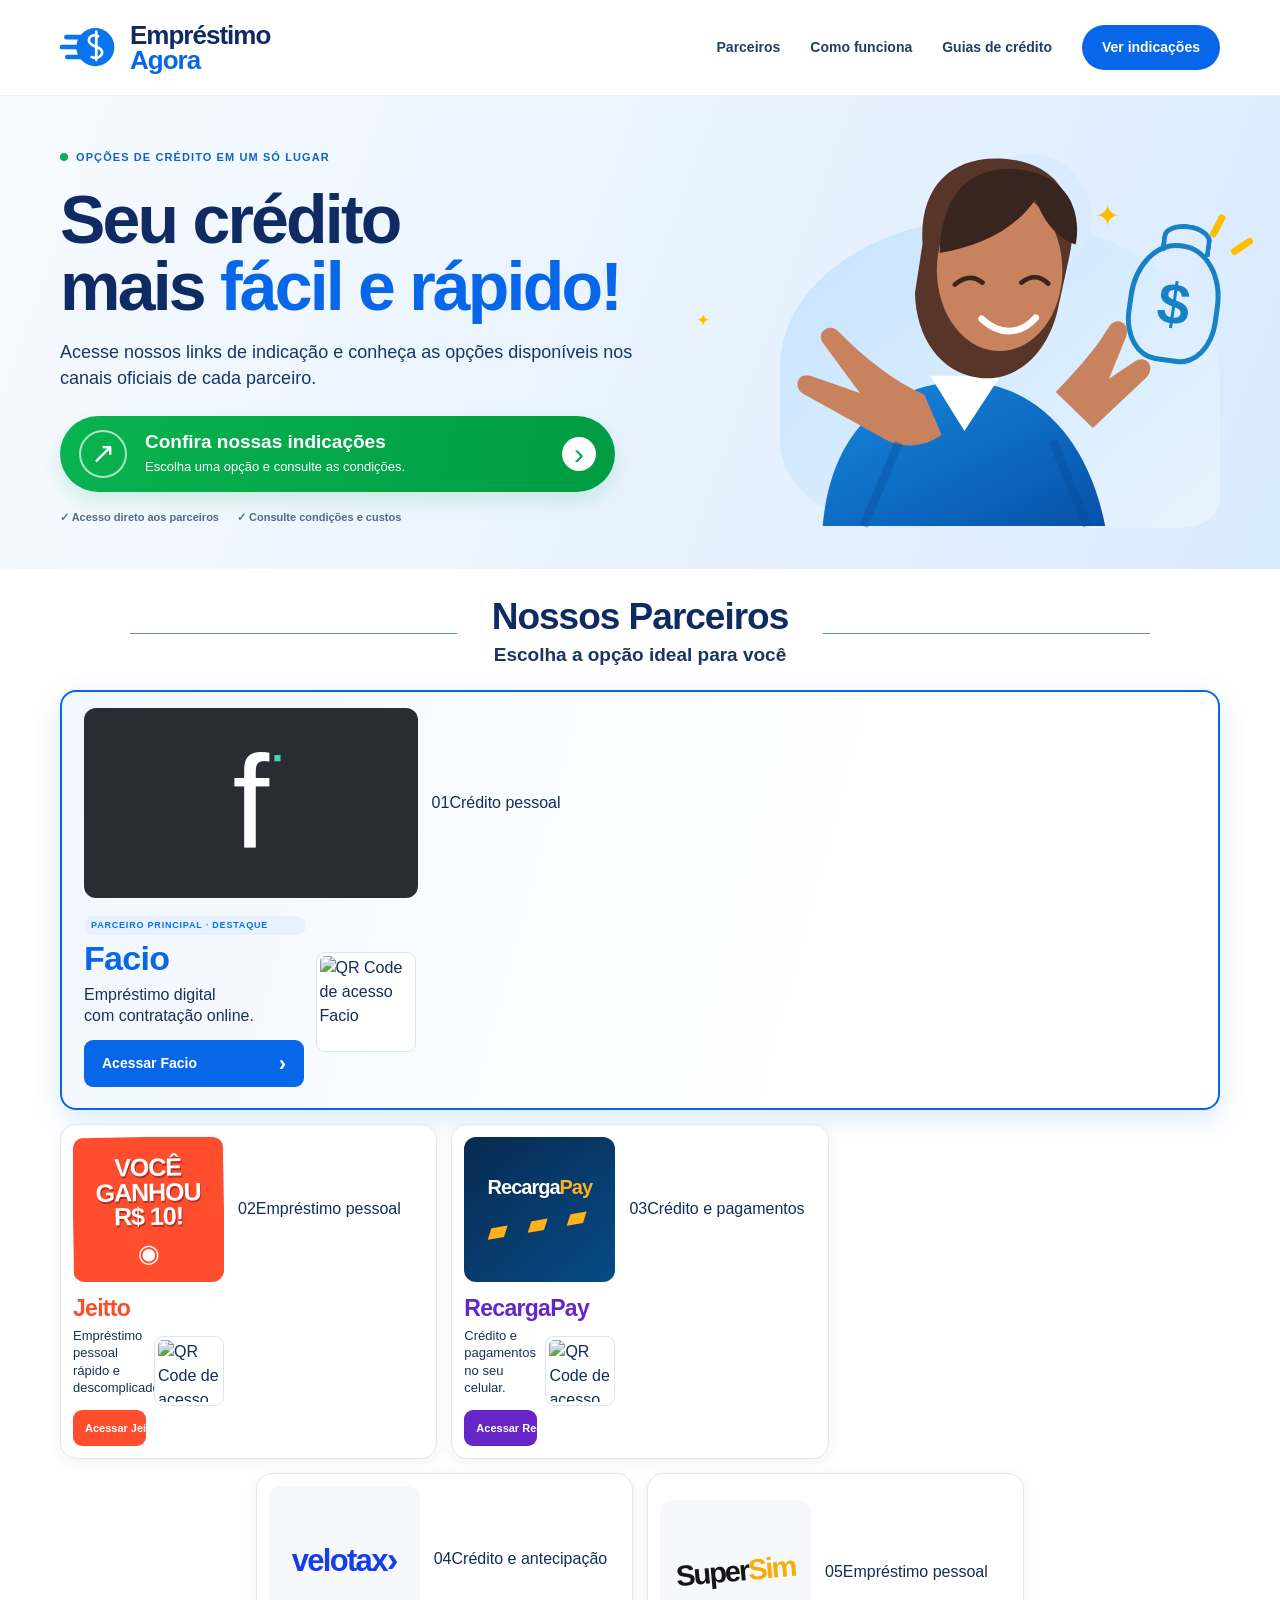
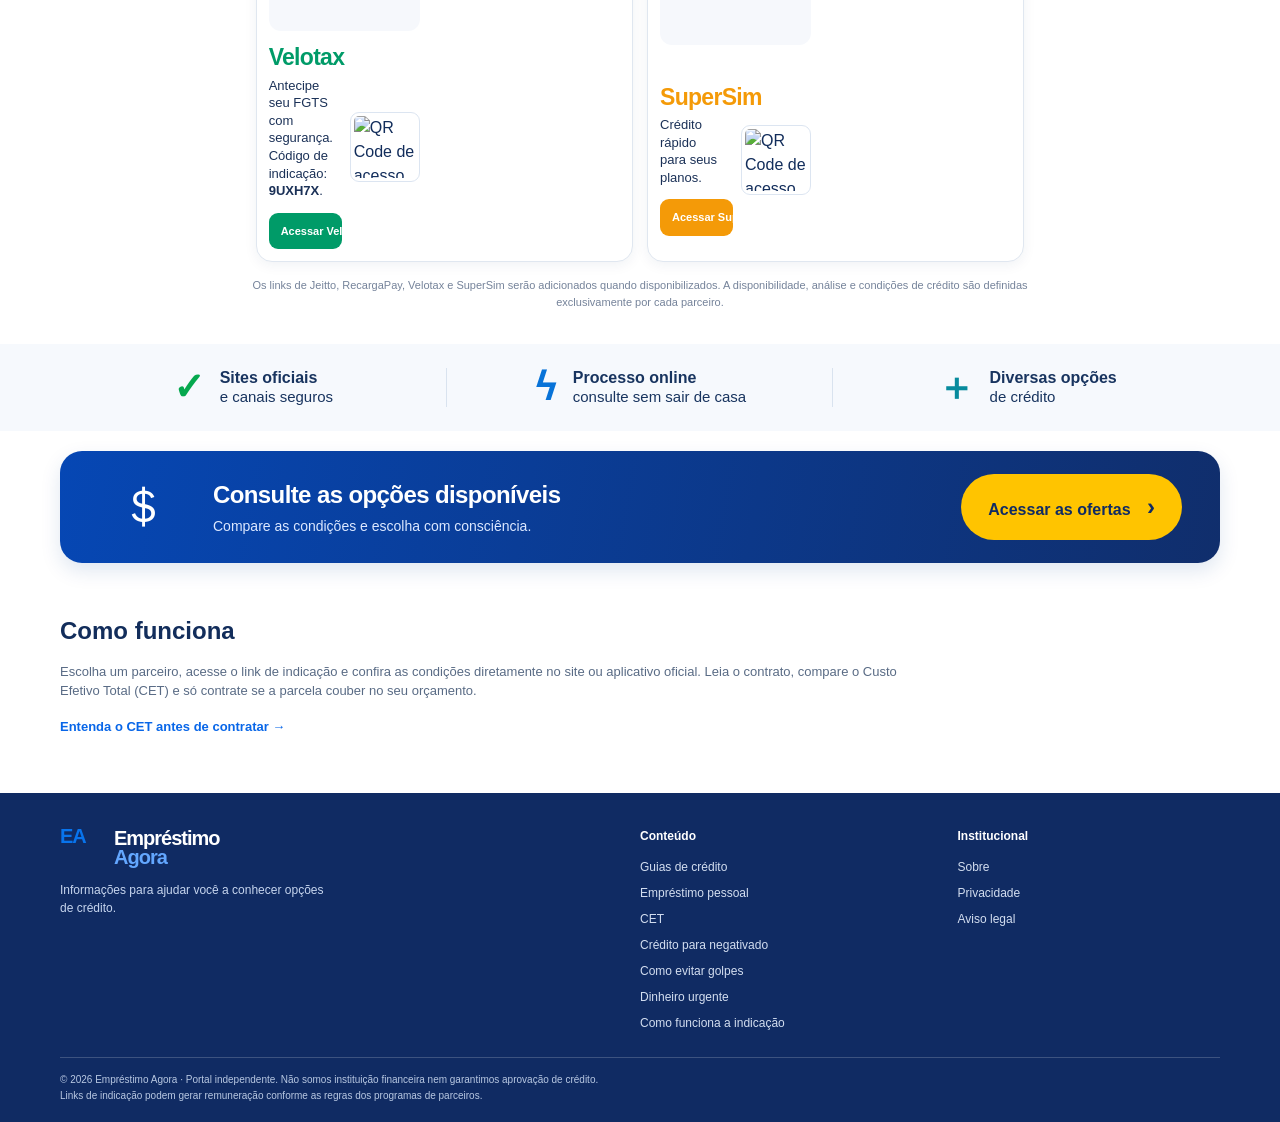
==== commit ea4da5a7: "Add numbered partner categories to match supplied partner-card layout" ====
--- a/index.html
+++ b/index.html
@@ -29,7 +29,7 @@
 <section class="hero"><div class="wrap hero-inner"><div class="hero-copy"><span class="eyebrow"><i></i> OPÇÕES DE CRÉDITO EM UM SÓ LUGAR</span><h1>Seu crédito<br>mais <em>fácil e rápido!</em></h1><p>Acesse nossos links de indicação e conheça as opções disponíveis nos canais oficiais de cada parceiro.</p><a class="hero-cta" href="#parceiros"><span class="handshake">↗</span><span><b>Confira nossas indicações</b><small>Escolha uma opção e consulte as condições.</small></span><span class="arrow">›</span></a><div class="hero-note"><span>✓ Acesso direto aos parceiros</span><span>✓ Consulte condições e custos</span></div></div>
 <div class="hero-art" aria-label="Ilustração de uma pessoa apresentando opções de crédito"><div class="art-blob"></div><svg class="hero-person" viewBox="0 0 460 410" role="img" aria-label="Pessoa sorridente apontando para as opções"><defs><linearGradient id="shirt" x1="0" x2="1" y1="0" y2="1"><stop stop-color="#1688df"/><stop offset="1" stop-color="#0750a8"/></linearGradient></defs><circle cx="310" cy="83" r="66" fill="#d9ebff"/><path d="M93 408c8-93 58-143 132-151 80-8 145 49 165 151" fill="url(#shirt)"/><path d="M206 250l36 58 38-58" fill="#fff"/><path d="M198 111c-4-61 32-94 88-89 56 5 79 46 66 104l-12 55c-12 50-47 76-83 71-40-5-66-42-67-89z" fill="#573629"/><ellipse cx="279" cy="139" rx="66" ry="85" fill="#c9825e"/><path d="M216 121c2-62 30-93 84-88 42 4 67 35 59 79-20-7-35-26-42-48-21 31-56 49-101 57z" fill="#39251f"/><path d="M232 154c11-9 20-9 29-2m41 0c10-8 20-7 28 1" stroke="#39251f" stroke-width="5" fill="none" stroke-linecap="round"/><path d="M260 190c18 17 40 18 57-1" stroke="#fff" stroke-width="7" fill="none" stroke-linecap="round"/><path d="M200 270c-32-14-64-39-91-67-9-9-23 1-16 12l39 53-52-18c-13-4-19 12-7 19l84 47c19 11 44 9 61-4" fill="#c9825e"/><path d="M338 267c20-21 40-42 55-67 8-14 24-6 19 9l-18 44 27-18c12-8 23 6 12 17l-56 53" fill="#c9825e"/><path d="M173 320l-37 88m199-90 36 90" stroke="#064b99" stroke-width="9" opacity=".35"/></svg><div class="money-doodle"><span>$</span><i></i><b></b></div><div class="spark s1">✦</div><div class="spark s2">✦</div></div></div></section>
 <section class="partners wrap" id="parceiros"><div class="section-title"><span></span><div><h2>Nossos Parceiros</h2><p>Escolha a opção ideal para você</p></div><span></span></div>
-<div class="partner-grid"><article class="partner-card facio featured"><div class="partner-logo"><div class="facio-art"><strong>f<span>▪</span></strong></div></div><div class="partner-info"><img class="partner-qr" src="https://api.qrserver.com/v1/create-qr-code/?size=180x180&format=svg&margin=4&data=https%3A%2F%2Ffacio.com.br%2Findicacao%2F%3Famigo%3D5fb39b16-4201-4cf0-8d7d-d2a9d6d35a81%26data%3DeyJwdWJsaWNJZCI6IjVmYjM5YjE2LTQyMDEtNGNmMC04ZDdkLWQyYTlkNmQzNWE4MSIsImZpcnN0TmFtZSI6IndhZ25lciJ9%26utm_source%3Dreferral-webview%26utm_campaign%3Dreferral-lp" alt="QR Code de acesso Facio" loading="lazy" width="76" height="76"><span class="featured-label">PARCEIRO PRINCIPAL · DESTAQUE</span><h3>Facio</h3><p>Empréstimo digital<br>com contratação online.</p><a class="partner-btn" href="https://facio.com.br/indicacao/?amigo=5fb39b16-4201-4cf0-8d7d-d2a9d6d35a81&data=eyJwdWJsaWNJZCI6IjVmYjM5YjE2LTQyMDEtNGNmMC04ZDdkLWQyYTlkNmQzNWE4MSIsImZpcnN0TmFtZSI6IndhZ25lciJ9&utm_source=referral-webview&utm_campaign=referral-lp" target="_blank" rel="sponsored nofollow noopener">Acessar Facio <b>›</b></a></div></article><article class="partner-card jeitto"><div class="partner-logo"><div class="jeitto-art"><strong>VOCÊ<br>GANHOU<br>R$ 10!</strong><small>◉</small></div></div><div class="partner-info"><img class="partner-qr" src="https://api.qrserver.com/v1/create-qr-code/?size=180x180&format=svg&margin=4&data=https%3A%2F%2Fjeitto.onelink.me%2FQMGg%2Fpkimsnrv" alt="QR Code de acesso Jeitto" loading="lazy" width="76" height="76"><h3>Jeitto</h3><p>Empréstimo pessoal<br>rápido e descomplicado.</p><a class="partner-btn" href="https://jeitto.onelink.me/QMGg/pkimsnrv" target="_blank" rel="sponsored nofollow noopener">Acessar Jeitto <b>›</b></a></div></article><article class="partner-card recarga"><div class="partner-logo"><div class="recarga-art"><strong>Recarga<span>Pay</span></strong><div class="cards-mini">▰ ▰ ▰</div></div></div><div class="partner-info"><img class="partner-qr" src="https://api.qrserver.com/v1/create-qr-code/?size=180x180&format=svg&margin=4&data=https%3A%2F%2Frecargapay.com.br%2Fr%2Fxc30676090-pl9" alt="QR Code de acesso RecargaPay" loading="lazy" width="76" height="76"><h3>RecargaPay</h3><p>Crédito e pagamentos<br>no seu celular.</p><a class="partner-btn" href="https://recargapay.com.br/r/xc30676090-pl9" target="_blank" rel="sponsored nofollow noopener">Acessar RecargaPay <b>›</b></a></div></article><article class="partner-card velotax"><div class="partner-logo"><div class="velotax-art">velotax<span>›</span></div></div><div class="partner-info"><img class="partner-qr" src="https://api.qrserver.com/v1/create-qr-code/?size=180x180&format=svg&margin=4&data=https%3A%2F%2Fvelot.onelink.me%2FjmbQ%2Findicacao" alt="QR Code de acesso Velotax" loading="lazy" width="76" height="76"><h3>Velotax</h3><p>Antecipe seu FGTS<br>com segurança. Código de indicação: <strong>9UXH7X</strong>.</p><a class="partner-btn" href="https://velot.onelink.me/jmbQ/indicacao" target="_blank" rel="sponsored nofollow noopener">Acessar Velotax <b>›</b></a></div></article><article class="partner-card supersim"><div class="partner-logo"><div class="supersim-art">Super<span>Sim</span></div></div><div class="partner-info"><img class="partner-qr" src="https://api.qrserver.com/v1/create-qr-code/?size=180x180&format=svg&margin=4&data=https%3A%2F%2Fsusim.co%2FLdVZWvnaIlpYCrfczapHZw%3D%3D" alt="QR Code de acesso SuperSim" loading="lazy" width="76" height="76"><h3>SuperSim</h3><p>Crédito rápido<br>para seus planos.</p><a class="partner-btn" href="https://susim.co/LdVZWvnaIlpYCrfczapHZw==" target="_blank" rel="sponsored nofollow noopener">Acessar SuperSim <b>›</b></a></div></article></div>
+<div class="partner-grid"><article class="partner-card facio featured"><div class="partner-logo"><div class="facio-art"><strong>f<span>▪</span></strong></div></div><div class="partner-meta"><span class="card-number">01</span><span class="card-category">Crédito pessoal</span></div><div class="partner-info"><img class="partner-qr" src="https://api.qrserver.com/v1/create-qr-code/?size=180x180&format=svg&margin=4&data=https%3A%2F%2Ffacio.com.br%2Findicacao%2F%3Famigo%3D5fb39b16-4201-4cf0-8d7d-d2a9d6d35a81%26data%3DeyJwdWJsaWNJZCI6IjVmYjM5YjE2LTQyMDEtNGNmMC04ZDdkLWQyYTlkNmQzNWE4MSIsImZpcnN0TmFtZSI6IndhZ25lciJ9%26utm_source%3Dreferral-webview%26utm_campaign%3Dreferral-lp" alt="QR Code de acesso Facio" loading="lazy" width="76" height="76"><span class="featured-label">PARCEIRO PRINCIPAL · DESTAQUE</span><h3>Facio</h3><p>Empréstimo digital<br>com contratação online.</p><a class="partner-btn" href="https://facio.com.br/indicacao/?amigo=5fb39b16-4201-4cf0-8d7d-d2a9d6d35a81&data=eyJwdWJsaWNJZCI6IjVmYjM5YjE2LTQyMDEtNGNmMC04ZDdkLWQyYTlkNmQzNWE4MSIsImZpcnN0TmFtZSI6IndhZ25lciJ9&utm_source=referral-webview&utm_campaign=referral-lp" target="_blank" rel="sponsored nofollow noopener">Acessar Facio <b>›</b></a></div></article><article class="partner-card jeitto"><div class="partner-logo"><div class="jeitto-art"><strong>VOCÊ<br>GANHOU<br>R$ 10!</strong><small>◉</small></div></div><div class="partner-meta"><span class="card-number">02</span><span class="card-category">Empréstimo pessoal</span></div><div class="partner-info"><img class="partner-qr" src="https://api.qrserver.com/v1/create-qr-code/?size=180x180&format=svg&margin=4&data=https%3A%2F%2Fjeitto.onelink.me%2FQMGg%2Fpkimsnrv" alt="QR Code de acesso Jeitto" loading="lazy" width="76" height="76"><h3>Jeitto</h3><p>Empréstimo pessoal<br>rápido e descomplicado.</p><a class="partner-btn" href="https://jeitto.onelink.me/QMGg/pkimsnrv" target="_blank" rel="sponsored nofollow noopener">Acessar Jeitto <b>›</b></a></div></article><article class="partner-card recarga"><div class="partner-logo"><div class="recarga-art"><strong>Recarga<span>Pay</span></strong><div class="cards-mini">▰ ▰ ▰</div></div></div><div class="partner-meta"><span class="card-number">03</span><span class="card-category">Crédito e pagamentos</span></div><div class="partner-info"><img class="partner-qr" src="https://api.qrserver.com/v1/create-qr-code/?size=180x180&format=svg&margin=4&data=https%3A%2F%2Frecargapay.com.br%2Fr%2Fxc30676090-pl9" alt="QR Code de acesso RecargaPay" loading="lazy" width="76" height="76"><h3>RecargaPay</h3><p>Crédito e pagamentos<br>no seu celular.</p><a class="partner-btn" href="https://recargapay.com.br/r/xc30676090-pl9" target="_blank" rel="sponsored nofollow noopener">Acessar RecargaPay <b>›</b></a></div></article><article class="partner-card velotax"><div class="partner-logo"><div class="velotax-art">velotax<span>›</span></div></div><div class="partner-meta"><span class="card-number">04</span><span class="card-category">Crédito e antecipação</span></div><div class="partner-info"><img class="partner-qr" src="https://api.qrserver.com/v1/create-qr-code/?size=180x180&format=svg&margin=4&data=https%3A%2F%2Fvelot.onelink.me%2FjmbQ%2Findicacao" alt="QR Code de acesso Velotax" loading="lazy" width="76" height="76"><h3>Velotax</h3><p>Antecipe seu FGTS<br>com segurança. Código de indicação: <strong>9UXH7X</strong>.</p><a class="partner-btn" href="https://velot.onelink.me/jmbQ/indicacao" target="_blank" rel="sponsored nofollow noopener">Acessar Velotax <b>›</b></a></div></article><article class="partner-card supersim"><div class="partner-logo"><div class="supersim-art">Super<span>Sim</span></div></div><div class="partner-meta"><span class="card-number">05</span><span class="card-category">Empréstimo pessoal</span></div><div class="partner-info"><img class="partner-qr" src="https://api.qrserver.com/v1/create-qr-code/?size=180x180&format=svg&margin=4&data=https%3A%2F%2Fsusim.co%2FLdVZWvnaIlpYCrfczapHZw%3D%3D" alt="QR Code de acesso SuperSim" loading="lazy" width="76" height="76"><h3>SuperSim</h3><p>Crédito rápido<br>para seus planos.</p><a class="partner-btn" href="https://susim.co/LdVZWvnaIlpYCrfczapHZw==" target="_blank" rel="sponsored nofollow noopener">Acessar SuperSim <b>›</b></a></div></article></div>
 <p class="partner-disclaimer">Os links de Jeitto, RecargaPay, Velotax e SuperSim serão adicionados quando disponibilizados. A disponibilidade, análise e condições de crédito são definidas exclusivamente por cada parceiro.</p></section>
 <section class="trust"><div class="wrap trust-grid"><div><span class="trust-icon green">✓</span><p><b>Sites oficiais</b><br>e canais seguros</p></div><div><span class="trust-icon blue">ϟ</span><p><b>Processo online</b><br>consulte sem sair de casa</p></div><div><span class="trust-icon teal">＋</span><p><b>Diversas opções</b><br>de crédito</p></div></div></section>
 <section class="bottom-cta"><div class="wrap bottom-inner"><div class="bottom-icon">＄</div><div><h2>Consulte as opções disponíveis</h2><p>Compare as condições e escolha com consciência.</p></div><a href="#parceiros">Acessar as ofertas <b>›</b></a></div></section>
--- a/assets/site.css
+++ b/assets/site.css
@@ -1 +1,14 @@
-:root{--navy:#102b63;--blue:#0866e8;--green:#08a84f;--ink:#122d5b;--muted:#52647e;--line:#e2e9f2;--paper:#f7faff;--white:#fff}*{box-sizing:border-box}html{scroll-behavior:smooth}body{margin:0;background:#fff;color:var(--ink);font-family:Arial,Helvetica,sans-serif;line-height:1.5}a{color:inherit;text-decoration:none}.wrap{width:min(1160px,calc(100% - 44px));margin-inline:auto}.skip{position:absolute;left:-9999px}.skip:focus{left:12px;top:12px;background:#fff;padding:12px;z-index:20}.top{height:96px;background:#fff;border-bottom:1px solid #edf1f7;position:relative;z-index:5}.nav{height:100%;display:flex;align-items:center;justify-content:space-between}.brand{display:flex;align-items:center;gap:12px;color:#102b63;font-size:26px;font-weight:800;line-height:.94;letter-spacing:-1px}.brand strong{color:#0866e8}.brand-symbol{width:58px;height:58px;color:#0874ed;display:block}.brand-symbol svg{width:100%;height:100%}nav{display:flex;align-items:center;gap:30px;font-size:14px;font-weight:700;color:#243d67}nav a:hover{color:var(--blue)}.nav-cta{padding:12px 20px;background:#0866e8;color:white;border-radius:24px}.nav-cta:hover{color:white;background:#0755c2}.menu{display:none;border:0;background:none;font-size:25px;color:var(--navy)}.hero{background:linear-gradient(110deg,#f7fbff 0%,#e7f2ff 58%,#d8eaff 100%);overflow:hidden}.hero-inner{min-height:390px;display:grid;grid-template-columns:1.08fr .92fr;align-items:center;position:relative}.hero-copy{padding:48px 0 44px;position:relative;z-index:2}.eyebrow{display:inline-flex;align-items:center;gap:8px;color:#1263bf;font-size:11px;font-weight:800;letter-spacing:1.1px}.eyebrow i{width:8px;height:8px;border-radius:50%;background:#0aaf57}.hero h1{font-size:clamp(42px,5.4vw,68px);line-height:.99;letter-spacing:-2.8px;margin:18px 0 18px;color:#102b63;font-weight:850}.hero h1 em{font-style:normal;color:#0866e8}.hero-copy>p{font-size:18px;line-height:1.45;max-width:580px;color:#173664;margin:0 0 25px}.hero-cta{display:flex;align-items:center;gap:18px;width:min(555px,100%);padding:14px 19px;background:linear-gradient(100deg,#09b34f,#009c43);border-radius:48px;color:#fff;box-shadow:0 9px 20px #00a54b26}.hero-cta:hover{filter:brightness(.96);transform:translateY(-1px)}.handshake{width:48px;height:48px;border:2px solid #ffffffa8;border-radius:50%;display:grid;place-items:center;font-size:29px;font-weight:400}.hero-cta b{display:block;font-size:19px;line-height:1.2}.hero-cta small{display:block;font-size:13px;margin-top:3px}.hero-cta .arrow{margin-left:auto;width:34px;height:34px;border-radius:50%;background:#fff;color:#08a64b;display:grid;place-items:center;font-size:30px;line-height:1}.hero-note{display:flex;gap:18px;flex-wrap:wrap;margin-top:17px;color:#526986;font-size:11px;font-weight:700}.hero-art{height:390px;position:relative;display:flex;align-items:flex-end;justify-content:center}.art-blob{position:absolute;width:440px;height:310px;right:0;bottom:0;background:linear-gradient(140deg,#c6e3ff,#e8f4ff);border-radius:48% 52% 9% 28%}.hero-person{position:relative;z-index:1;width:min(100%,440px);height:100%;object-fit:contain;object-position:bottom}.money-doodle{position:absolute;right:0;top:105px;width:92px;height:120px;border:5px solid #1681c5;border-radius:48% 48% 38% 38%;transform:rotate(8deg);color:#1681c5;display:grid;place-items:center;font-size:58px;font-weight:700;z-index:2}.money-doodle:before{content:"";position:absolute;top:-25px;left:20px;width:40px;height:25px;border:5px solid #1681c5;border-bottom:0;border-radius:50% 50% 0 0}.money-doodle i,.money-doodle b{position:absolute;width:7px;height:25px;background:#ffbf00;border-radius:8px;top:-40px;right:5px;transform:rotate(20deg)}.money-doodle b{right:-22px;top:-23px;transform:rotate(48deg)}.spark{position:absolute;color:#ffbd00;font-size:30px}.s1{top:55px;right:100px}.s2{top:170px;left:10px;font-size:17px}.partners{padding-top:28px;padding-bottom:34px}.section-title{display:grid;grid-template-columns:1fr auto 1fr;align-items:center;gap:35px;text-align:center;margin:0 70px 20px}.section-title>span{height:1px;background:#4d8df2}.section-title h2{font-size:37px;line-height:1.1;letter-spacing:-1px;margin:0;color:#102b63}.section-title p{font-size:19px;font-weight:600;margin:3px 0 0;color:#183663}.partner-grid{display:grid;grid-template-columns:repeat(6,minmax(0,1fr));gap:14px}.partner-card{grid-column:span 2;min-height:178px;border:1px solid #e0e7f0;border-radius:16px;box-shadow:0 3px 13px #102b6310;padding:12px;display:grid;grid-template-columns:43% 1fr;gap:14px;align-items:center;background:#fff;position:relative;overflow:hidden}.partner-card:nth-child(4){grid-column:2/span 2}.partner-card:nth-child(5){grid-column:4/span 2}.partner-card.featured{border:2px solid #0b6ce8;box-shadow:0 5px 18px #0866e81c}.partner-logo{height:145px;min-width:0;border-radius:12px;background:#f6f8fc;display:grid;place-items:center;overflow:hidden}.jeitto-art{height:100%;width:100%;background:#ff4d2e;color:#fff;border-radius:11px;padding:18px 12px;display:flex;flex-direction:column;justify-content:center;align-items:center;text-align:center;transform:rotate(-1deg)}.jeitto-art strong{font-size:25px;line-height:.98;letter-spacing:-1px;text-shadow:1px 2px #b92e1d}.jeitto-art small{font-size:25px;margin-top:6px}.recarga-art{height:100%;width:100%;background:linear-gradient(140deg,#082a50,#064b87);display:flex;align-items:center;justify-content:center;flex-direction:column;color:#fff}.recarga-art strong{font-size:20px;letter-spacing:-1px}.recarga-art strong span{color:#ffb21a}.cards-mini{color:#ffb21a;font-size:29px;letter-spacing:5px;transform:rotate(-10deg)}.facio-art{width:100%;height:100%;display:grid;place-items:center;background:#292c33}.facio-art strong{font-size:105px;line-height:1;color:#fff;font-weight:400;position:relative}.facio-art strong span{color:#43d3b4;font-size:25px;position:absolute;top:8px;right:-13px}.velotax-art{font-size:31px;font-weight:800;color:#153eea;letter-spacing:-1.7px}.velotax-art span{font-size:35px}.supersim-art{font-size:29px;font-weight:900;color:#161616;letter-spacing:-2px;transform:rotate(-5deg)}.supersim-art span{color:#f6ad08}.partner-info{min-width:0}.partner-info h3{font-size:23px;line-height:1.1;margin:0 0 6px;letter-spacing:-.7px}.jeitto h3{color:#fa4e2b}.recarga h3{color:#6426c9}.facio h3{color:#0866e8}.velotax h3{color:#009b68}.supersim h3{color:#f49a08}.partner-info p{font-size:13px;line-height:1.35;color:#1b3157;margin:0 0 13px}.partner-btn{display:flex;align-items:center;justify-content:space-between;gap:6px;padding:10px 12px;border-radius:9px;background:#0866e8;color:white;font-size:11px;font-weight:800;white-space:nowrap;max-width:170px}.partner-btn b{font-size:22px;line-height:12px}.jeitto .partner-btn{background:#ff4d2e}.recarga .partner-btn{background:#6426c9}.facio .partner-btn{background:#0866e8}.velotax .partner-btn{background:#009b68}.supersim .partner-btn{background:#f49a08}.partner-btn.disabled{background:#eef2f7;color:#8794a7;cursor:not-allowed;font-size:10px;white-space:normal;line-height:1.2}.featured-label{display:inline-block;font-size:9px;font-weight:900;letter-spacing:.8px;color:#0870e9;background:#e8f2ff;padding:3px 7px;border-radius:20px;margin-bottom:5px}.partner-disclaimer{font-size:11px;color:#75839a;text-align:center;margin:15px auto 0;max-width:850px}.trust{background:#f6f9fd;padding:24px 0}.trust-grid{display:grid;grid-template-columns:repeat(3,1fr);align-items:center}.trust-grid>div{display:flex;align-items:center;justify-content:center;gap:15px;border-right:1px solid #d9e3ef}.trust-grid>div:last-child{border:0}.trust-icon{font-size:38px;font-weight:900;line-height:1}.trust-icon.green{color:#05a84e}.trust-icon.blue{color:#0873d8}.trust-icon.teal{color:#078b9d}.trust-grid p{font-size:15px;line-height:1.25;margin:0;color:#18345f}.trust-grid b{font-size:16px}.bottom-cta{padding:20px 0 24px;background:#fff}.bottom-inner{min-height:112px;border-radius:22px;background:linear-gradient(100deg,#0647b4,#102e6c);color:#fff;display:flex;align-items:center;gap:25px;padding:18px 38px;box-shadow:0 8px 20px #0b3d9020}.bottom-icon{font-size:48px;width:90px;text-align:center;color:#fff}.bottom-inner h2{font-size:24px;margin:0 0 3px;letter-spacing:-.6px}.bottom-inner p{margin:0;color:#dce8ff;font-size:14px}.bottom-inner>a{margin-left:auto;background:#ffc400;color:#102b63;border-radius:40px;padding:15px 27px;font-size:16px;font-weight:900;white-space:nowrap}.bottom-inner>a b{font-size:24px;margin-left:12px}.how{padding:26px 0 55px}.how h2{font-size:24px;margin:0 0 8px}.how p{font-size:13px;color:#596b85;max-width:850px}.how>a{color:#0866e8;font-size:13px;font-weight:800}footer{background:#102b63;color:#fff;padding:34px 0 18px}.footer-inner{display:grid;grid-template-columns:2fr 1fr 1fr;gap:55px;padding-bottom:25px}.brand-footer{font-size:20px;color:#fff}.brand-footer .brand-symbol{width:42px;height:42px}.brand-footer strong{color:#63a7ff}.footer-brand p{font-size:12px;color:#c6d5ee;max-width:280px}.footer-inner>div:not(:first-child){display:flex;flex-direction:column;gap:8px;font-size:12px;color:#d3def0}.footer-inner>div>b{color:#fff;margin-bottom:5px}.footer-inner a:hover{color:#ffc400}.legal{border-top:1px solid #ffffff30;padding-top:14px;color:#b8c8e2;font-size:10px;line-height:1.6}.legal br{display:block}.menu{cursor:pointer}:focus-visible{outline:3px solid #ffbf00;outline-offset:3px}section[id]{scroll-margin-top:24px}@media(max-width:900px){.hero-inner{grid-template-columns:1fr .8fr}.hero h1{font-size:52px}.partner-card{grid-column:span 3}.partner-card:nth-child(4){grid-column:2/span 2}.partner-card:nth-child(5){grid-column:4/span 2}.partner-grid{grid-template-columns:repeat(6,minmax(0,1fr))}.partner-info h3{font-size:20px}.section-title{margin-inline:20px}}@media(max-width:650px){.wrap{width:min(100% - 30px,520px)}.top{height:76px}.brand{font-size:21px}.brand-symbol{width:48px;height:48px}nav{display:none;position:absolute;top:76px;left:0;right:0;background:#fff;padding:18px 24px;box-shadow:0 12px 20px #00000012;flex-direction:column;align-items:stretch;gap:17px}.nav.open nav{display:flex}.nav-cta{text-align:center}.menu{display:block}.hero-inner{display:flex;flex-direction:column;align-items:stretch}.hero-copy{padding:42px 0 8px}.hero h1{font-size:46px;letter-spacing:-2px}.hero-copy>p{font-size:16px}.hero-cta{gap:12px;padding:12px}.hero-cta b{font-size:16px}.hero-cta small{font-size:11px}.hero-art{height:250px;margin-top:0}.art-blob{width:300px;height:210px;right:12px}.hero-person{width:310px}.money-doodle{width:60px;height:80px;font-size:38px;right:0;top:48px;border-width:3px}.money-doodle:before{border-width:3px;width:27px;height:17px;top:-17px;left:14px}.money-doodle i,.money-doodle b{height:17px;width:5px;top:-25px}.money-doodle b{right:-14px;top:-14px}.section-title{grid-template-columns:1fr;gap:8px;margin:0 0 18px}.section-title>span{display:none}.section-title h2{font-size:31px}.section-title p{font-size:16px}.partners{padding-top:27px}.partner-grid{display:grid;grid-template-columns:1fr;gap:12px}.partner-card,.partner-card:nth-child(4),.partner-card:nth-child(5){grid-column:auto;min-height:154px;grid-template-columns:39% 1fr;padding:10px;gap:13px}.partner-logo{height:132px}.partner-info h3{font-size:22px}.partner-info p{font-size:12px;margin-bottom:9px}.partner-btn{padding:9px 10px}.partner-disclaimer{text-align:left;line-height:1.5}.trust-grid{grid-template-columns:1fr;gap:17px}.trust-grid>div{border:0;justify-content:flex-start;padding-left:20%}.trust-grid p{font-size:14px}.bottom-inner{padding:19px;display:grid;grid-template-columns:55px 1fr;gap:10px;border-radius:16px}.bottom-icon{width:55px;font-size:37px}.bottom-inner h2{font-size:19px}.bottom-inner p{font-size:12px}.bottom-inner>a{grid-column:1/-1;margin:8px 0 0;text-align:center;padding:13px;font-size:14px}.how{padding:24px 0 40px}.footer-inner{grid-template-columns:1fr 1fr;gap:22px}.footer-brand{grid-column:1/-1}.footer-inner>div:not(:first-child){font-size:11px}}@media(prefers-reduced-motion:reduce){html{scroll-behavior:auto}*,*:before,*:after{transition:none!important}}+:root{--navy:#102b63;--blue:#0866e8;--green:#08a84f;--ink:#122d5b;--muted:#52647e;--line:#e2e9f2;--paper:#f7faff;--white:#fff}*{box-sizing:border-box}html{scroll-behavior:smooth}body{margin:0;background:#fff;color:var(--ink);font-family:Arial,Helvetica,sans-serif;line-height:1.5}a{color:inherit;text-decoration:none}.wrap{width:min(1160px,calc(100% - 44px));margin-inline:auto}.skip{position:absolute;left:-9999px}.skip:focus{left:12px;top:12px;background:#fff;padding:12px;z-index:20}.top{height:96px;background:#fff;border-bottom:1px solid #edf1f7;position:relative;z-index:5}.nav{height:100%;display:flex;align-items:center;justify-content:space-between}.brand{display:flex;align-items:center;gap:12px;color:#102b63;font-size:26px;font-weight:800;line-height:.94;letter-spacing:-1px}.brand strong{color:#0866e8}.brand-symbol{width:58px;height:58px;color:#0874ed;display:block}.brand-symbol svg{width:100%;height:100%}nav{display:flex;align-items:center;gap:30px;font-size:14px;font-weight:700;color:#243d67}nav a:hover{color:var(--blue)}.nav-cta{padding:12px 20px;background:#0866e8;color:white;border-radius:24px}.nav-cta:hover{color:white;background:#0755c2}.menu{display:none;border:0;background:none;font-size:25px;color:var(--navy)}.hero{background:linear-gradient(110deg,#f7fbff 0%,#e7f2ff 58%,#d8eaff 100%);overflow:hidden}.hero-inner{min-height:390px;display:grid;grid-template-columns:1.08fr .92fr;align-items:center;position:relative}.hero-copy{padding:48px 0 44px;position:relative;z-index:2}.eyebrow{display:inline-flex;align-items:center;gap:8px;color:#1263bf;font-size:11px;font-weight:800;letter-spacing:1.1px}.eyebrow i{width:8px;height:8px;border-radius:50%;background:#0aaf57}.hero h1{font-size:clamp(42px,5.4vw,68px);line-height:.99;letter-spacing:-2.8px;margin:18px 0 18px;color:#102b63;font-weight:850}.hero h1 em{font-style:normal;color:#0866e8}.hero-copy>p{font-size:18px;line-height:1.45;max-width:580px;color:#173664;margin:0 0 25px}.hero-cta{display:flex;align-items:center;gap:18px;width:min(555px,100%);padding:14px 19px;background:linear-gradient(100deg,#09b34f,#009c43);border-radius:48px;color:#fff;box-shadow:0 9px 20px #00a54b26}.hero-cta:hover{filter:brightness(.96);transform:translateY(-1px)}.handshake{width:48px;height:48px;border:2px solid #ffffffa8;border-radius:50%;display:grid;place-items:center;font-size:29px;font-weight:400}.hero-cta b{display:block;font-size:19px;line-height:1.2}.hero-cta small{display:block;font-size:13px;margin-top:3px}.hero-cta .arrow{margin-left:auto;width:34px;height:34px;border-radius:50%;background:#fff;color:#08a64b;display:grid;place-items:center;font-size:30px;line-height:1}.hero-note{display:flex;gap:18px;flex-wrap:wrap;margin-top:17px;color:#526986;font-size:11px;font-weight:700}.hero-art{height:390px;position:relative;display:flex;align-items:flex-end;justify-content:center}.art-blob{position:absolute;width:440px;height:310px;right:0;bottom:0;background:linear-gradient(140deg,#c6e3ff,#e8f4ff);border-radius:48% 52% 9% 28%}.hero-person{position:relative;z-index:1;width:min(100%,440px);height:100%;object-fit:contain;object-position:bottom}.money-doodle{position:absolute;right:0;top:105px;width:92px;height:120px;border:5px solid #1681c5;border-radius:48% 48% 38% 38%;transform:rotate(8deg);color:#1681c5;display:grid;place-items:center;font-size:58px;font-weight:700;z-index:2}.money-doodle:before{content:"";position:absolute;top:-25px;left:20px;width:40px;height:25px;border:5px solid #1681c5;border-bottom:0;border-radius:50% 50% 0 0}.money-doodle i,.money-doodle b{position:absolute;width:7px;height:25px;background:#ffbf00;border-radius:8px;top:-40px;right:5px;transform:rotate(20deg)}.money-doodle b{right:-22px;top:-23px;transform:rotate(48deg)}.spark{position:absolute;color:#ffbd00;font-size:30px}.s1{top:55px;right:100px}.s2{top:170px;left:10px;font-size:17px}.partners{padding-top:28px;padding-bottom:34px}.section-title{display:grid;grid-template-columns:1fr auto 1fr;align-items:center;gap:35px;text-align:center;margin:0 70px 20px}.section-title>span{height:1px;background:#4d8df2}.section-title h2{font-size:37px;line-height:1.1;letter-spacing:-1px;margin:0;color:#102b63}.section-title p{font-size:19px;font-weight:600;margin:3px 0 0;color:#183663}.partner-grid{display:grid;grid-template-columns:repeat(6,minmax(0,1fr));gap:14px}.partner-card{grid-column:span 2;min-height:178px;border:1px solid #e0e7f0;border-radius:16px;box-shadow:0 3px 13px #102b6310;padding:12px;display:grid;grid-template-columns:43% 1fr;gap:14px;align-items:center;background:#fff;position:relative;overflow:hidden}.partner-card:nth-child(4){grid-column:2/span 2}.partner-card:nth-child(5){grid-column:4/span 2}.partner-card.featured{border:2px solid #0b6ce8;box-shadow:0 5px 18px #0866e81c}.partner-logo{height:145px;min-width:0;border-radius:12px;background:#f6f8fc;display:grid;place-items:center;overflow:hidden}.jeitto-art{height:100%;width:100%;background:#ff4d2e;color:#fff;border-radius:11px;padding:18px 12px;display:flex;flex-direction:column;justify-content:center;align-items:center;text-align:center;transform:rotate(-1deg)}.jeitto-art strong{font-size:25px;line-height:.98;letter-spacing:-1px;text-shadow:1px 2px #b92e1d}.jeitto-art small{font-size:25px;margin-top:6px}.recarga-art{height:100%;width:100%;background:linear-gradient(140deg,#082a50,#064b87);display:flex;align-items:center;justify-content:center;flex-direction:column;color:#fff}.recarga-art strong{font-size:20px;letter-spacing:-1px}.recarga-art strong span{color:#ffb21a}.cards-mini{color:#ffb21a;font-size:29px;letter-spacing:5px;transform:rotate(-10deg)}.facio-art{width:100%;height:100%;display:grid;place-items:center;background:#292c33}.facio-art strong{font-size:105px;line-height:1;color:#fff;font-weight:400;position:relative}.facio-art strong span{color:#43d3b4;font-size:25px;position:absolute;top:8px;right:-13px}.velotax-art{font-size:31px;font-weight:800;color:#153eea;letter-spacing:-1.7px}.velotax-art span{font-size:35px}.supersim-art{font-size:29px;font-weight:900;color:#161616;letter-spacing:-2px;transform:rotate(-5deg)}.supersim-art span{color:#f6ad08}.partner-info{min-width:0}.partner-info h3{font-size:23px;line-height:1.1;margin:0 0 6px;letter-spacing:-.7px}.jeitto h3{color:#fa4e2b}.recarga h3{color:#6426c9}.facio h3{color:#0866e8}.velotax h3{color:#009b68}.supersim h3{color:#f49a08}.partner-info p{font-size:13px;line-height:1.35;color:#1b3157;margin:0 0 13px}.partner-btn{display:flex;align-items:center;justify-content:space-between;gap:6px;padding:10px 12px;border-radius:9px;background:#0866e8;color:white;font-size:11px;font-weight:800;white-space:nowrap;max-width:170px}.partner-btn b{font-size:22px;line-height:12px}.jeitto .partner-btn{background:#ff4d2e}.recarga .partner-btn{background:#6426c9}.facio .partner-btn{background:#0866e8}.velotax .partner-btn{background:#009b68}.supersim .partner-btn{background:#f49a08}.partner-btn.disabled{background:#eef2f7;color:#8794a7;cursor:not-allowed;font-size:10px;white-space:normal;line-height:1.2}.featured-label{display:inline-block;font-size:9px;font-weight:900;letter-spacing:.8px;color:#0870e9;background:#e8f2ff;padding:3px 7px;border-radius:20px;margin-bottom:5px}.partner-disclaimer{font-size:11px;color:#75839a;text-align:center;margin:15px auto 0;max-width:850px}.trust{background:#f6f9fd;padding:24px 0}.trust-grid{display:grid;grid-template-columns:repeat(3,1fr);align-items:center}.trust-grid>div{display:flex;align-items:center;justify-content:center;gap:15px;border-right:1px solid #d9e3ef}.trust-grid>div:last-child{border:0}.trust-icon{font-size:38px;font-weight:900;line-height:1}.trust-icon.green{color:#05a84e}.trust-icon.blue{color:#0873d8}.trust-icon.teal{color:#078b9d}.trust-grid p{font-size:15px;line-height:1.25;margin:0;color:#18345f}.trust-grid b{font-size:16px}.bottom-cta{padding:20px 0 24px;background:#fff}.bottom-inner{min-height:112px;border-radius:22px;background:linear-gradient(100deg,#0647b4,#102e6c);color:#fff;display:flex;align-items:center;gap:25px;padding:18px 38px;box-shadow:0 8px 20px #0b3d9020}.bottom-icon{font-size:48px;width:90px;text-align:center;color:#fff}.bottom-inner h2{font-size:24px;margin:0 0 3px;letter-spacing:-.6px}.bottom-inner p{margin:0;color:#dce8ff;font-size:14px}.bottom-inner>a{margin-left:auto;background:#ffc400;color:#102b63;border-radius:40px;padding:15px 27px;font-size:16px;font-weight:900;white-space:nowrap}.bottom-inner>a b{font-size:24px;margin-left:12px}.how{padding:26px 0 55px}.how h2{font-size:24px;margin:0 0 8px}.how p{font-size:13px;color:#596b85;max-width:850px}.how>a{color:#0866e8;font-size:13px;font-weight:800}footer{background:#102b63;color:#fff;padding:34px 0 18px}.footer-inner{display:grid;grid-template-columns:2fr 1fr 1fr;gap:55px;padding-bottom:25px}.brand-footer{font-size:20px;color:#fff}.brand-footer .brand-symbol{width:42px;height:42px}.brand-footer strong{color:#63a7ff}.footer-brand p{font-size:12px;color:#c6d5ee;max-width:280px}.footer-inner>div:not(:first-child){display:flex;flex-direction:column;gap:8px;font-size:12px;color:#d3def0}.footer-inner>div>b{color:#fff;margin-bottom:5px}.footer-inner a:hover{color:#ffc400}.legal{border-top:1px solid #ffffff30;padding-top:14px;color:#b8c8e2;font-size:10px;line-height:1.6}.legal br{display:block}.menu{cursor:pointer}:focus-visible{outline:3px solid #ffbf00;outline-offset:3px}section[id]{scroll-margin-top:24px}@media(max-width:900px){.hero-inner{grid-template-columns:1fr .8fr}.hero h1{font-size:52px}.partner-card{grid-column:span 3}.partner-card:nth-child(4){grid-column:2/span 2}.partner-card:nth-child(5){grid-column:4/span 2}.partner-grid{grid-template-columns:repeat(6,minmax(0,1fr))}.partner-info h3{font-size:20px}.section-title{margin-inline:20px}}@media(max-width:650px){.wrap{width:min(100% - 30px,520px)}.top{height:76px}.brand{font-size:21px}.brand-symbol{width:48px;height:48px}nav{display:none;position:absolute;top:76px;left:0;right:0;background:#fff;padding:18px 24px;box-shadow:0 12px 20px #00000012;flex-direction:column;align-items:stretch;gap:17px}.nav.open nav{display:flex}.nav-cta{text-align:center}.menu{display:block}.hero-inner{display:flex;flex-direction:column;align-items:stretch}.hero-copy{padding:42px 0 8px}.hero h1{font-size:46px;letter-spacing:-2px}.hero-copy>p{font-size:16px}.hero-cta{gap:12px;padding:12px}.hero-cta b{font-size:16px}.hero-cta small{font-size:11px}.hero-art{height:250px;margin-top:0}.art-blob{width:300px;height:210px;right:12px}.hero-person{width:310px}.money-doodle{width:60px;height:80px;font-size:38px;right:0;top:48px;border-width:3px}.money-doodle:before{border-width:3px;width:27px;height:17px;top:-17px;left:14px}.money-doodle i,.money-doodle b{height:17px;width:5px;top:-25px}.money-doodle b{right:-14px;top:-14px}.section-title{grid-template-columns:1fr;gap:8px;margin:0 0 18px}.section-title>span{display:none}.section-title h2{font-size:31px}.section-title p{font-size:16px}.partners{padding-top:27px}.partner-grid{display:grid;grid-template-columns:1fr;gap:12px}.partner-card,.partner-card:nth-child(4),.partner-card:nth-child(5){grid-column:auto;min-height:154px;grid-template-columns:39% 1fr;padding:10px;gap:13px}.partner-logo{height:132px}.partner-info h3{font-size:22px}.partner-info p{font-size:12px;margin-bottom:9px}.partner-btn{padding:9px 10px}.partner-disclaimer{text-align:left;line-height:1.5}.trust-grid{grid-template-columns:1fr;gap:17px}.trust-grid>div{border:0;justify-content:flex-start;padding-left:20%}.trust-grid p{font-size:14px}.bottom-inner{padding:19px;display:grid;grid-template-columns:55px 1fr;gap:10px;border-radius:16px}.bottom-icon{width:55px;font-size:37px}.bottom-inner h2{font-size:19px}.bottom-inner p{font-size:12px}.bottom-inner>a{grid-column:1/-1;margin:8px 0 0;text-align:center;padding:13px;font-size:14px}.how{padding:24px 0 40px}.footer-inner{grid-template-columns:1fr 1fr;gap:22px}.footer-brand{grid-column:1/-1}.footer-inner>div:not(:first-child){font-size:11px}}@media(prefers-reduced-motion:reduce){html{scroll-behavior:auto}*,*:before,*:after{transition:none!important}}
+/* QR codes and primary partner hierarchy */
+.partner-card .partner-info{position:relative;padding-right:78px;min-height:138px;display:flex;flex-direction:column;justify-content:center}
+.partner-qr{position:absolute;right:0;top:50%;transform:translateY(-50%);width:70px;height:70px;object-fit:contain;background:#fff;border:1px solid #dce5f1;border-radius:9px;padding:3px}
+.partner-card.featured{grid-column:1/-1;min-height:224px;grid-template-columns:30% 1fr;padding:16px 22px;border:2px solid #0866e8;background:linear-gradient(105deg,#f1f7ff 0%,#fff 65%);box-shadow:0 9px 28px #0866e825}
+.partner-card.featured .partner-logo{height:190px;background:#252a32}
+.partner-card.featured .facio-art strong{font-size:132px}
+.partner-card.featured .partner-info{padding-right:112px;min-height:180px}
+.partner-card.featured .partner-info h3{font-size:34px}
+.partner-card.featured .partner-info p{font-size:16px;max-width:430px}
+.partner-card.featured .partner-qr{width:100px;height:100px;right:2px}
+.partner-card.featured .partner-btn{font-size:14px;padding:13px 18px;max-width:220px}
+@media(max-width:900px){.partner-card.featured{grid-column:1/-1;grid-template-columns:32% 1fr}.partner-card.featured .partner-logo{height:180px}}
+@media(max-width:650px){.partner-card .partner-info{padding-right:66px;min-height:125px}.partner-qr{width:58px;height:58px}.partner-card.featured{grid-column:auto;grid-template-columns:39% 1fr;min-height:174px;padding:10px;gap:13px}.partner-card.featured .partner-logo{height:132px}.partner-card.featured .facio-art strong{font-size:88px}.partner-card.featured .partner-info{padding-right:63px;min-height:130px}.partner-card.featured .partner-info h3{font-size:26px}.partner-card.featured .partner-info p{font-size:12px}.partner-card.featured .partner-qr{width:56px;height:56px;right:0}.partner-card.featured .partner-btn{font-size:11px;padding:9px 10px;max-width:150px}}
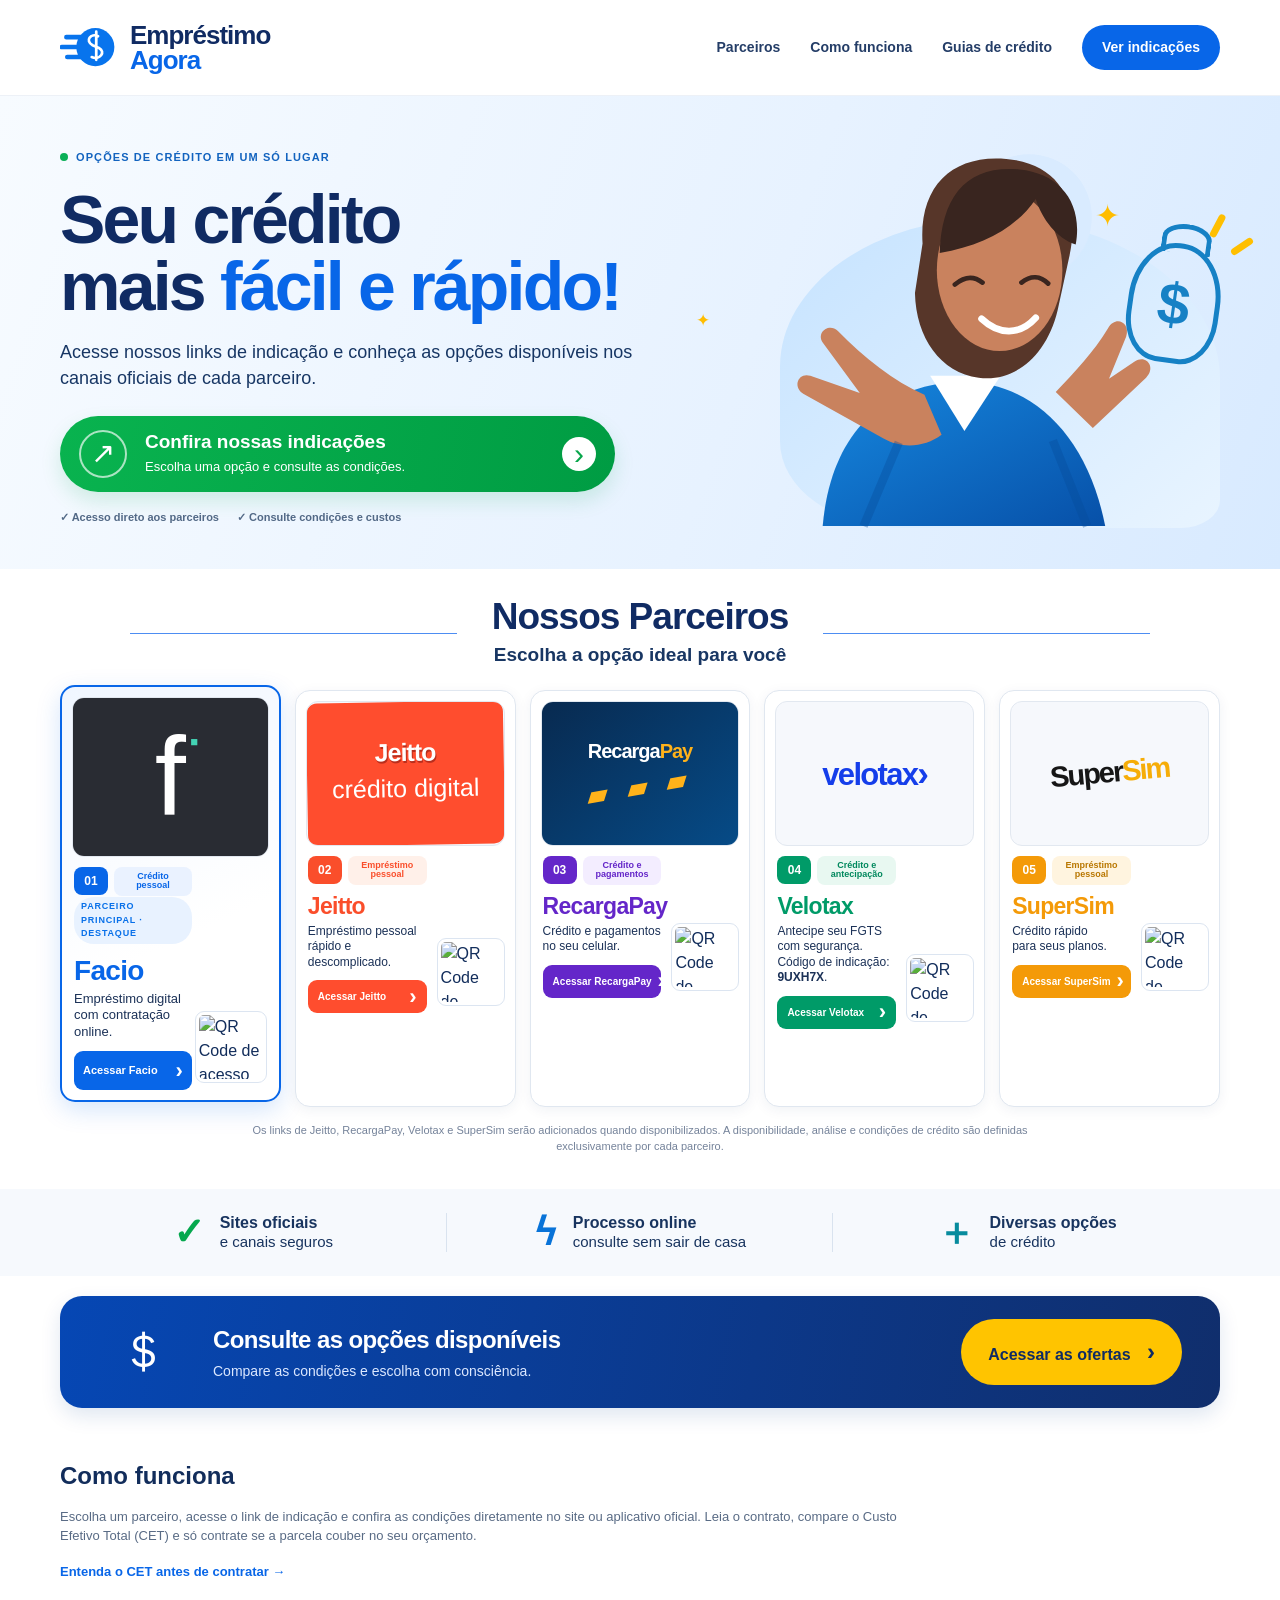
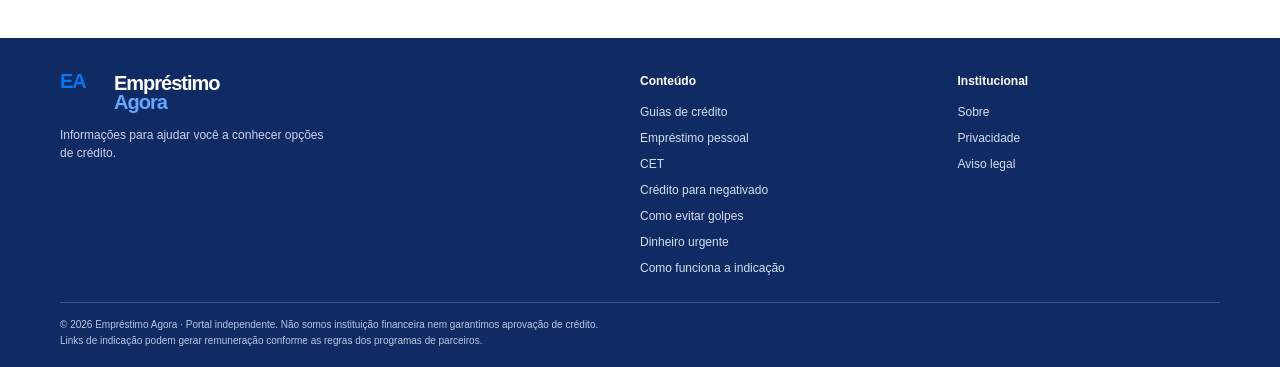
==== commit 915989a0: "Integrate card metadata into partner content and remove unsupported promotional claim" ====
--- a/index.html
+++ b/index.html
@@ -29,7 +29,7 @@
 <section class="hero"><div class="wrap hero-inner"><div class="hero-copy"><span class="eyebrow"><i></i> OPÇÕES DE CRÉDITO EM UM SÓ LUGAR</span><h1>Seu crédito<br>mais <em>fácil e rápido!</em></h1><p>Acesse nossos links de indicação e conheça as opções disponíveis nos canais oficiais de cada parceiro.</p><a class="hero-cta" href="#parceiros"><span class="handshake">↗</span><span><b>Confira nossas indicações</b><small>Escolha uma opção e consulte as condições.</small></span><span class="arrow">›</span></a><div class="hero-note"><span>✓ Acesso direto aos parceiros</span><span>✓ Consulte condições e custos</span></div></div>
 <div class="hero-art" aria-label="Ilustração de uma pessoa apresentando opções de crédito"><div class="art-blob"></div><svg class="hero-person" viewBox="0 0 460 410" role="img" aria-label="Pessoa sorridente apontando para as opções"><defs><linearGradient id="shirt" x1="0" x2="1" y1="0" y2="1"><stop stop-color="#1688df"/><stop offset="1" stop-color="#0750a8"/></linearGradient></defs><circle cx="310" cy="83" r="66" fill="#d9ebff"/><path d="M93 408c8-93 58-143 132-151 80-8 145 49 165 151" fill="url(#shirt)"/><path d="M206 250l36 58 38-58" fill="#fff"/><path d="M198 111c-4-61 32-94 88-89 56 5 79 46 66 104l-12 55c-12 50-47 76-83 71-40-5-66-42-67-89z" fill="#573629"/><ellipse cx="279" cy="139" rx="66" ry="85" fill="#c9825e"/><path d="M216 121c2-62 30-93 84-88 42 4 67 35 59 79-20-7-35-26-42-48-21 31-56 49-101 57z" fill="#39251f"/><path d="M232 154c11-9 20-9 29-2m41 0c10-8 20-7 28 1" stroke="#39251f" stroke-width="5" fill="none" stroke-linecap="round"/><path d="M260 190c18 17 40 18 57-1" stroke="#fff" stroke-width="7" fill="none" stroke-linecap="round"/><path d="M200 270c-32-14-64-39-91-67-9-9-23 1-16 12l39 53-52-18c-13-4-19 12-7 19l84 47c19 11 44 9 61-4" fill="#c9825e"/><path d="M338 267c20-21 40-42 55-67 8-14 24-6 19 9l-18 44 27-18c12-8 23 6 12 17l-56 53" fill="#c9825e"/><path d="M173 320l-37 88m199-90 36 90" stroke="#064b99" stroke-width="9" opacity=".35"/></svg><div class="money-doodle"><span>$</span><i></i><b></b></div><div class="spark s1">✦</div><div class="spark s2">✦</div></div></div></section>
 <section class="partners wrap" id="parceiros"><div class="section-title"><span></span><div><h2>Nossos Parceiros</h2><p>Escolha a opção ideal para você</p></div><span></span></div>
-<div class="partner-grid"><article class="partner-card facio featured"><div class="partner-logo"><div class="facio-art"><strong>f<span>▪</span></strong></div></div><div class="partner-meta"><span class="card-number">01</span><span class="card-category">Crédito pessoal</span></div><div class="partner-info"><img class="partner-qr" src="https://api.qrserver.com/v1/create-qr-code/?size=180x180&format=svg&margin=4&data=https%3A%2F%2Ffacio.com.br%2Findicacao%2F%3Famigo%3D5fb39b16-4201-4cf0-8d7d-d2a9d6d35a81%26data%3DeyJwdWJsaWNJZCI6IjVmYjM5YjE2LTQyMDEtNGNmMC04ZDdkLWQyYTlkNmQzNWE4MSIsImZpcnN0TmFtZSI6IndhZ25lciJ9%26utm_source%3Dreferral-webview%26utm_campaign%3Dreferral-lp" alt="QR Code de acesso Facio" loading="lazy" width="76" height="76"><span class="featured-label">PARCEIRO PRINCIPAL · DESTAQUE</span><h3>Facio</h3><p>Empréstimo digital<br>com contratação online.</p><a class="partner-btn" href="https://facio.com.br/indicacao/?amigo=5fb39b16-4201-4cf0-8d7d-d2a9d6d35a81&data=eyJwdWJsaWNJZCI6IjVmYjM5YjE2LTQyMDEtNGNmMC04ZDdkLWQyYTlkNmQzNWE4MSIsImZpcnN0TmFtZSI6IndhZ25lciJ9&utm_source=referral-webview&utm_campaign=referral-lp" target="_blank" rel="sponsored nofollow noopener">Acessar Facio <b>›</b></a></div></article><article class="partner-card jeitto"><div class="partner-logo"><div class="jeitto-art"><strong>VOCÊ<br>GANHOU<br>R$ 10!</strong><small>◉</small></div></div><div class="partner-meta"><span class="card-number">02</span><span class="card-category">Empréstimo pessoal</span></div><div class="partner-info"><img class="partner-qr" src="https://api.qrserver.com/v1/create-qr-code/?size=180x180&format=svg&margin=4&data=https%3A%2F%2Fjeitto.onelink.me%2FQMGg%2Fpkimsnrv" alt="QR Code de acesso Jeitto" loading="lazy" width="76" height="76"><h3>Jeitto</h3><p>Empréstimo pessoal<br>rápido e descomplicado.</p><a class="partner-btn" href="https://jeitto.onelink.me/QMGg/pkimsnrv" target="_blank" rel="sponsored nofollow noopener">Acessar Jeitto <b>›</b></a></div></article><article class="partner-card recarga"><div class="partner-logo"><div class="recarga-art"><strong>Recarga<span>Pay</span></strong><div class="cards-mini">▰ ▰ ▰</div></div></div><div class="partner-meta"><span class="card-number">03</span><span class="card-category">Crédito e pagamentos</span></div><div class="partner-info"><img class="partner-qr" src="https://api.qrserver.com/v1/create-qr-code/?size=180x180&format=svg&margin=4&data=https%3A%2F%2Frecargapay.com.br%2Fr%2Fxc30676090-pl9" alt="QR Code de acesso RecargaPay" loading="lazy" width="76" height="76"><h3>RecargaPay</h3><p>Crédito e pagamentos<br>no seu celular.</p><a class="partner-btn" href="https://recargapay.com.br/r/xc30676090-pl9" target="_blank" rel="sponsored nofollow noopener">Acessar RecargaPay <b>›</b></a></div></article><article class="partner-card velotax"><div class="partner-logo"><div class="velotax-art">velotax<span>›</span></div></div><div class="partner-meta"><span class="card-number">04</span><span class="card-category">Crédito e antecipação</span></div><div class="partner-info"><img class="partner-qr" src="https://api.qrserver.com/v1/create-qr-code/?size=180x180&format=svg&margin=4&data=https%3A%2F%2Fvelot.onelink.me%2FjmbQ%2Findicacao" alt="QR Code de acesso Velotax" loading="lazy" width="76" height="76"><h3>Velotax</h3><p>Antecipe seu FGTS<br>com segurança. Código de indicação: <strong>9UXH7X</strong>.</p><a class="partner-btn" href="https://velot.onelink.me/jmbQ/indicacao" target="_blank" rel="sponsored nofollow noopener">Acessar Velotax <b>›</b></a></div></article><article class="partner-card supersim"><div class="partner-logo"><div class="supersim-art">Super<span>Sim</span></div></div><div class="partner-meta"><span class="card-number">05</span><span class="card-category">Empréstimo pessoal</span></div><div class="partner-info"><img class="partner-qr" src="https://api.qrserver.com/v1/create-qr-code/?size=180x180&format=svg&margin=4&data=https%3A%2F%2Fsusim.co%2FLdVZWvnaIlpYCrfczapHZw%3D%3D" alt="QR Code de acesso SuperSim" loading="lazy" width="76" height="76"><h3>SuperSim</h3><p>Crédito rápido<br>para seus planos.</p><a class="partner-btn" href="https://susim.co/LdVZWvnaIlpYCrfczapHZw==" target="_blank" rel="sponsored nofollow noopener">Acessar SuperSim <b>›</b></a></div></article></div>
+<div class="partner-grid"><article class="partner-card facio featured"><div class="partner-logo"><div class="facio-art"><strong>f<span>▪</span></strong></div></div><div class="partner-info"><div class="partner-meta"><span class="card-number">01</span><span class="card-category">Crédito pessoal</span></div><img class="partner-qr" src="https://api.qrserver.com/v1/create-qr-code/?size=180x180&format=svg&margin=4&data=https%3A%2F%2Ffacio.com.br%2Findicacao%2F%3Famigo%3D5fb39b16-4201-4cf0-8d7d-d2a9d6d35a81%26data%3DeyJwdWJsaWNJZCI6IjVmYjM5YjE2LTQyMDEtNGNmMC04ZDdkLWQyYTlkNmQzNWE4MSIsImZpcnN0TmFtZSI6IndhZ25lciJ9%26utm_source%3Dreferral-webview%26utm_campaign%3Dreferral-lp" alt="QR Code de acesso Facio" loading="lazy" width="76" height="76"><span class="featured-label">PARCEIRO PRINCIPAL · DESTAQUE</span><h3>Facio</h3><p>Empréstimo digital<br>com contratação online.</p><a class="partner-btn" href="https://facio.com.br/indicacao/?amigo=5fb39b16-4201-4cf0-8d7d-d2a9d6d35a81&data=eyJwdWJsaWNJZCI6IjVmYjM5YjE2LTQyMDEtNGNmMC04ZDdkLWQyYTlkNmQzNWE4MSIsImZpcnN0TmFtZSI6IndhZ25lciJ9&utm_source=referral-webview&utm_campaign=referral-lp" target="_blank" rel="sponsored nofollow noopener">Acessar Facio <b>›</b></a></div></article><article class="partner-card jeitto"><div class="partner-logo"><div class="jeitto-art"><strong>Jeitto</strong><small>crédito digital</small></div></div><div class="partner-info"><div class="partner-meta"><span class="card-number">02</span><span class="card-category">Empréstimo pessoal</span></div><img class="partner-qr" src="https://api.qrserver.com/v1/create-qr-code/?size=180x180&format=svg&margin=4&data=https%3A%2F%2Fjeitto.onelink.me%2FQMGg%2Fpkimsnrv" alt="QR Code de acesso Jeitto" loading="lazy" width="76" height="76"><h3>Jeitto</h3><p>Empréstimo pessoal<br>rápido e descomplicado.</p><a class="partner-btn" href="https://jeitto.onelink.me/QMGg/pkimsnrv" target="_blank" rel="sponsored nofollow noopener">Acessar Jeitto <b>›</b></a></div></article><article class="partner-card recarga"><div class="partner-logo"><div class="recarga-art"><strong>Recarga<span>Pay</span></strong><div class="cards-mini">▰ ▰ ▰</div></div></div><div class="partner-info"><div class="partner-meta"><span class="card-number">03</span><span class="card-category">Crédito e pagamentos</span></div><img class="partner-qr" src="https://api.qrserver.com/v1/create-qr-code/?size=180x180&format=svg&margin=4&data=https%3A%2F%2Frecargapay.com.br%2Fr%2Fxc30676090-pl9" alt="QR Code de acesso RecargaPay" loading="lazy" width="76" height="76"><h3>RecargaPay</h3><p>Crédito e pagamentos<br>no seu celular.</p><a class="partner-btn" href="https://recargapay.com.br/r/xc30676090-pl9" target="_blank" rel="sponsored nofollow noopener">Acessar RecargaPay <b>›</b></a></div></article><article class="partner-card velotax"><div class="partner-logo"><div class="velotax-art">velotax<span>›</span></div></div><div class="partner-info"><div class="partner-meta"><span class="card-number">04</span><span class="card-category">Crédito e antecipação</span></div><img class="partner-qr" src="https://api.qrserver.com/v1/create-qr-code/?size=180x180&format=svg&margin=4&data=https%3A%2F%2Fvelot.onelink.me%2FjmbQ%2Findicacao" alt="QR Code de acesso Velotax" loading="lazy" width="76" height="76"><h3>Velotax</h3><p>Antecipe seu FGTS<br>com segurança. Código de indicação: <strong>9UXH7X</strong>.</p><a class="partner-btn" href="https://velot.onelink.me/jmbQ/indicacao" target="_blank" rel="sponsored nofollow noopener">Acessar Velotax <b>›</b></a></div></article><article class="partner-card supersim"><div class="partner-logo"><div class="supersim-art">Super<span>Sim</span></div></div><div class="partner-info"><div class="partner-meta"><span class="card-number">05</span><span class="card-category">Empréstimo pessoal</span></div><img class="partner-qr" src="https://api.qrserver.com/v1/create-qr-code/?size=180x180&format=svg&margin=4&data=https%3A%2F%2Fsusim.co%2FLdVZWvnaIlpYCrfczapHZw%3D%3D" alt="QR Code de acesso SuperSim" loading="lazy" width="76" height="76"><h3>SuperSim</h3><p>Crédito rápido<br>para seus planos.</p><a class="partner-btn" href="https://susim.co/LdVZWvnaIlpYCrfczapHZw==" target="_blank" rel="sponsored nofollow noopener">Acessar SuperSim <b>›</b></a></div></article></div>
 <p class="partner-disclaimer">Os links de Jeitto, RecargaPay, Velotax e SuperSim serão adicionados quando disponibilizados. A disponibilidade, análise e condições de crédito são definidas exclusivamente por cada parceiro.</p></section>
 <section class="trust"><div class="wrap trust-grid"><div><span class="trust-icon green">✓</span><p><b>Sites oficiais</b><br>e canais seguros</p></div><div><span class="trust-icon blue">ϟ</span><p><b>Processo online</b><br>consulte sem sair de casa</p></div><div><span class="trust-icon teal">＋</span><p><b>Diversas opções</b><br>de crédito</p></div></div></section>
 <section class="bottom-cta"><div class="wrap bottom-inner"><div class="bottom-icon">＄</div><div><h2>Consulte as opções disponíveis</h2><p>Compare as condições e escolha com consciência.</p></div><a href="#parceiros">Acessar as ofertas <b>›</b></a></div></section>
--- a/assets/site.css
+++ b/assets/site.css
@@ -12,3 +12,32 @@
 .partner-card.featured .partner-btn{font-size:14px;padding:13px 18px;max-width:220px}
 @media(max-width:900px){.partner-card.featured{grid-column:1/-1;grid-template-columns:32% 1fr}.partner-card.featured .partner-logo{height:180px}}
 @media(max-width:650px){.partner-card .partner-info{padding-right:66px;min-height:125px}.partner-qr{width:58px;height:58px}.partner-card.featured{grid-column:auto;grid-template-columns:39% 1fr;min-height:174px;padding:10px;gap:13px}.partner-card.featured .partner-logo{height:132px}.partner-card.featured .facio-art strong{font-size:88px}.partner-card.featured .partner-info{padding-right:63px;min-height:130px}.partner-card.featured .partner-info h3{font-size:26px}.partner-card.featured .partner-info p{font-size:12px}.partner-card.featured .partner-qr{width:56px;height:56px;right:0}.partner-card.featured .partner-btn{font-size:11px;padding:9px 10px;max-width:150px}}
+
+/* Partner strip: compact five-card desktop layout based on supplied reference */
+.partner-grid{grid-template-columns:repeat(5,minmax(0,1fr));gap:14px;align-items:stretch}
+.partner-card,.partner-card:nth-child(4),.partner-card:nth-child(5){grid-column:auto;display:flex;flex-direction:column;align-items:stretch;gap:10px;min-height:0;padding:10px;border-radius:15px}
+.partner-logo{width:100%;height:145px;flex:0 0 145px;border:1px solid #e2e8f0;border-radius:12px}
+.partner-info{position:relative;width:100%;min-height:140px;padding:0 74px 0 2px;display:flex;flex-direction:column;justify-content:flex-start}
+.partner-info h3{font-size:23px;margin:8px 0 4px}
+.partner-info p{font-size:12px;line-height:1.3;margin:0 0 10px}
+.partner-qr{width:68px;height:68px;right:0;top:auto;bottom:7px;transform:none;padding:3px}
+.partner-meta{display:flex;align-items:center;justify-content:space-between;gap:5px;margin:0 0 1px}
+.card-number{display:inline-flex;align-items:center;justify-content:center;min-width:34px;height:28px;padding:0 7px;border-radius:8px;background:#0866e8;color:#fff;font-size:12px;font-weight:900}
+.card-category{display:inline-block;max-width:calc(100% - 40px);padding:5px 8px;border-radius:8px;background:#edf4ff;color:#0866e8;font-size:9px;line-height:1.1;font-weight:800;text-align:center}
+.jeitto .card-number{background:#fa4e2b}.jeitto .card-category{background:#fff0e9;color:#fa4e2b}
+.recarga .card-number{background:#6426c9}.recarga .card-category{background:#f3edff;color:#6426c9}
+.facio .card-number{background:#0866e8}.facio .card-category{background:#eaf2ff;color:#0866e8}
+.velotax .card-number{background:#009b68}.velotax .card-category{background:#e8f8f1;color:#00885d}
+.supersim .card-number{background:#f49a08}.supersim .card-category{background:#fff4df;color:#b97700}
+.partner-btn{max-width:100%;width:100%;font-size:10px;padding:9px 10px}
+.partner-card.featured{grid-column:auto;min-height:0;padding:10px;border:2px solid #0866e8;background:linear-gradient(155deg,#f0f6ff,#fff 60%);box-shadow:0 8px 24px #0866e82b;transform:translateY(-5px)}
+.partner-card.featured .partner-logo{height:160px;flex-basis:160px;background:#292c33}
+.partner-card.featured .facio-art strong{font-size:112px}
+.partner-card.featured .partner-info{min-height:150px;padding-right:77px}
+.partner-card.featured .partner-info h3{font-size:28px;margin-top:7px}
+.partner-card.featured .partner-info p{font-size:13px}
+.partner-card.featured .partner-qr{width:72px;height:72px}
+.partner-card.featured .partner-btn{font-size:11px;padding:11px 9px}
+.featured-label{align-self:flex-start}
+@media(max-width:1050px){.partner-grid{grid-template-columns:repeat(3,minmax(0,1fr))}.partner-card.featured{grid-column:span 3;display:grid;grid-template-columns:30% 1fr;align-items:center;transform:none}.partner-card.featured .partner-logo{height:160px}.partner-card.featured .partner-info{min-height:145px}.partner-card.featured .partner-info h3{font-size:30px}}
+@media(max-width:650px){.partner-grid{grid-template-columns:1fr;gap:12px}.partner-card,.partner-card:nth-child(4),.partner-card:nth-child(5){display:grid;grid-template-columns:38% 1fr;align-items:center;gap:12px;min-height:154px;padding:10px}.partner-logo{height:132px;flex-basis:132px}.partner-meta{grid-column:1/-1}.partner-card .partner-logo{grid-column:1;grid-row:1/3}.partner-card .partner-info{grid-column:2;grid-row:1/3;min-height:130px;padding:0 62px 0 0}.partner-info h3{font-size:21px;margin:5px 0}.partner-info p{font-size:11px;margin-bottom:8px}.partner-qr{width:56px;height:56px;bottom:4px}.partner-card.featured{grid-column:auto;display:grid;grid-template-columns:38% 1fr;min-height:166px;transform:none}.partner-card.featured .partner-logo{height:140px;flex-basis:140px}.partner-card.featured .facio-art strong{font-size:84px}.partner-card.featured .partner-info{min-height:140px;padding-right:62px}.partner-card.featured .partner-info h3{font-size:25px}.partner-card.featured .partner-info p{font-size:11px}.partner-card.featured .partner-qr{width:56px;height:56px}.partner-card.featured .partner-btn{font-size:10px;padding:9px 8px}}
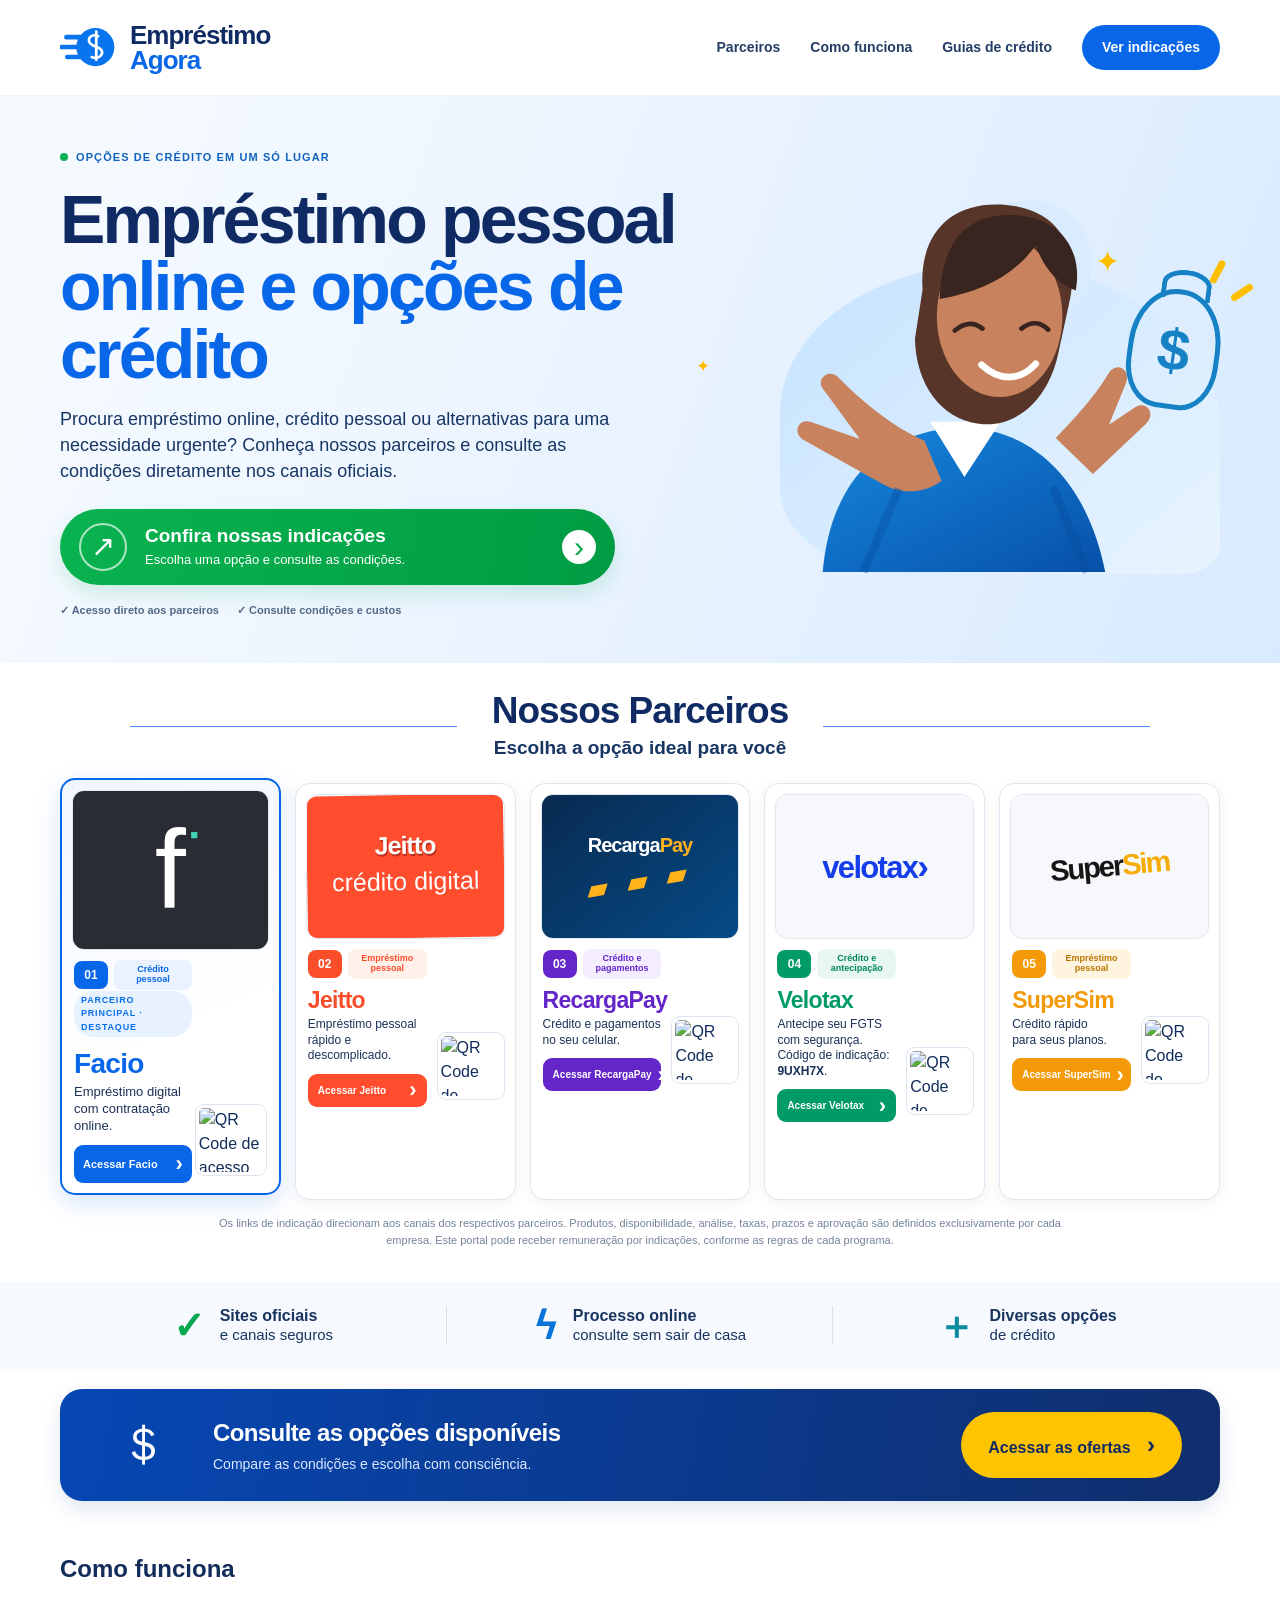
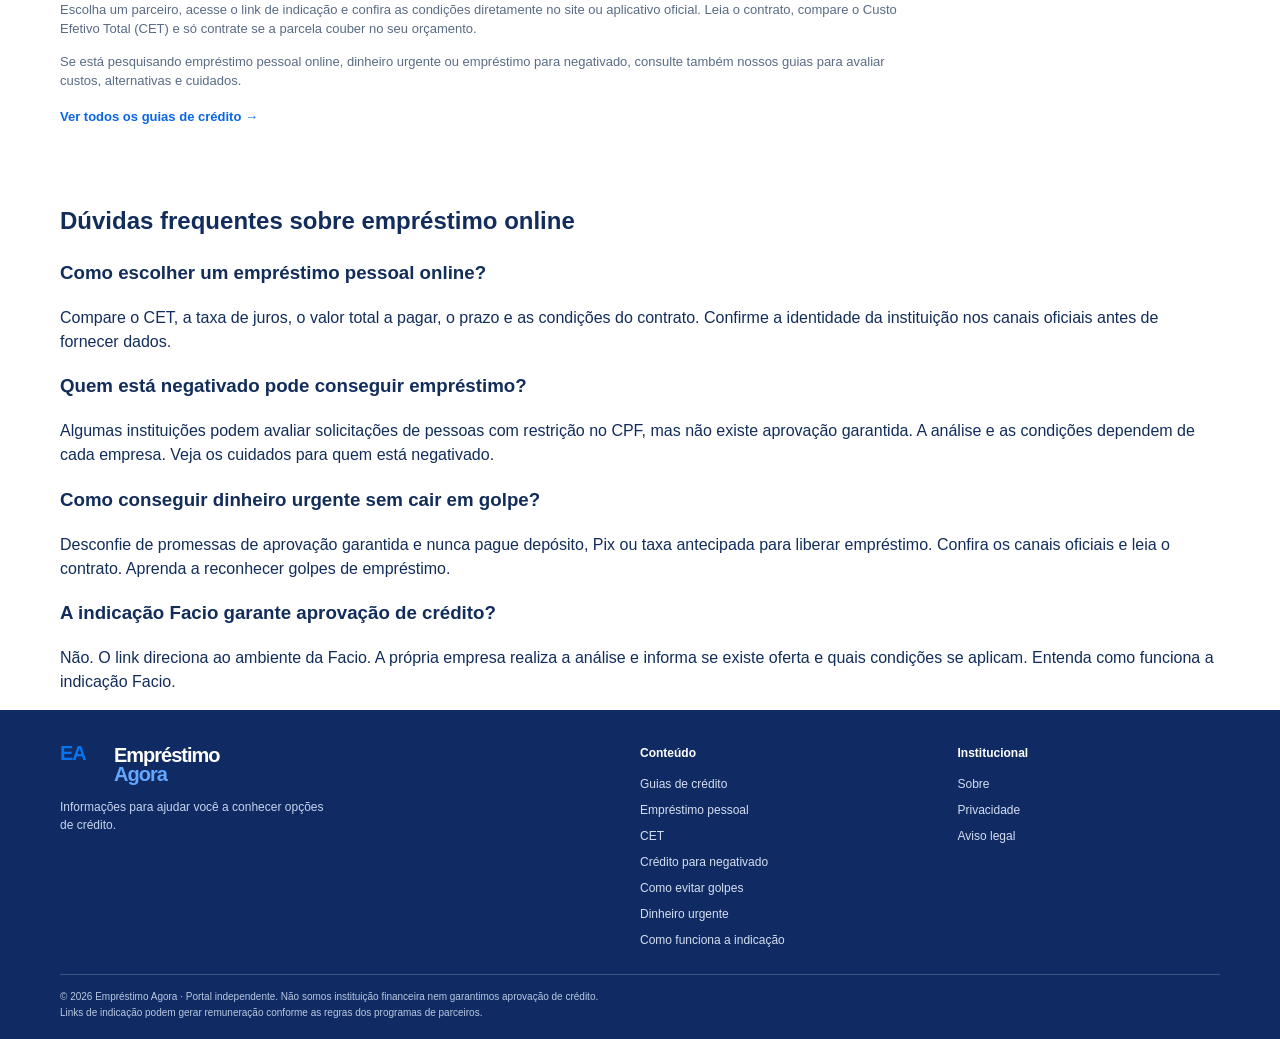
==== commit a6ae053b: "Improve search intent targeting, internal links and homepage FAQ" ====
--- a/index.html
+++ b/index.html
@@ -4,15 +4,15 @@
 <meta charset="utf-8">
 <meta name="google-site-verification" content="shzz_XVWoptXArd3DFlMQ7WAGjOfNRbP5yG9l88NgXc">
 <meta name="viewport" content="width=device-width, initial-scale=1">
-<title>Empréstimo Agora | Links de indicação e opções de crédito</title>
-<meta name="description" content="Conheça opções de crédito e acesse links de indicação de parceiros. Consulte condições diretamente nos canais oficiais e compare antes de contratar.">
+<title>Empréstimo pessoal online: opções de crédito | Empréstimo Agora</title>
+<meta name="description" content="Procura empréstimo pessoal online, crédito urgente ou opções de crédito? Conheça parceiros, consulte condições nos canais oficiais e compare o CET antes de contratar.">
 <meta name="robots" content="index,follow,max-image-preview:large">
 <link rel="canonical" href="https://emprestimo-agora.vercel.app/">
 <meta name="theme-color" content="#ffffff">
 <meta name="referrer" content="strict-origin-when-cross-origin">
 <meta property="og:type" content="website"><meta property="og:locale" content="pt_BR">
-<meta property="og:title" content="Empréstimo Agora | Conheça opções de crédito">
-<meta property="og:description" content="Acesse opções de crédito por meio dos links de indicação e consulte as condições diretamente com cada parceiro.">
+<meta property="og:title" content="Empréstimo pessoal online: conheça opções de crédito | Empréstimo Agora">
+<meta property="og:description" content="Conheça parceiros, consulte opções de crédito nos canais oficiais e compare custos e condições antes de contratar.">
 <meta property="og:url" content="https://emprestimo-agora.vercel.app/">
 <meta property="og:image" content="https://emprestimo-agora.vercel.app/assets/og-cover.svg">
 <meta name="twitter:card" content="summary_large_image">
@@ -26,14 +26,14 @@
 <nav aria-label="Navegação principal"><a href="#parceiros">Parceiros</a><a href="#como-funciona">Como funciona</a><a href="/guias-de-credito.html">Guias de crédito</a><a class="nav-cta" href="#parceiros">Ver indicações</a></nav>
 <button class="menu" aria-label="Abrir menu" aria-expanded="false">☰</button></div></header>
 <main id="conteudo">
-<section class="hero"><div class="wrap hero-inner"><div class="hero-copy"><span class="eyebrow"><i></i> OPÇÕES DE CRÉDITO EM UM SÓ LUGAR</span><h1>Seu crédito<br>mais <em>fácil e rápido!</em></h1><p>Acesse nossos links de indicação e conheça as opções disponíveis nos canais oficiais de cada parceiro.</p><a class="hero-cta" href="#parceiros"><span class="handshake">↗</span><span><b>Confira nossas indicações</b><small>Escolha uma opção e consulte as condições.</small></span><span class="arrow">›</span></a><div class="hero-note"><span>✓ Acesso direto aos parceiros</span><span>✓ Consulte condições e custos</span></div></div>
+<section class="hero"><div class="wrap hero-inner"><div class="hero-copy"><span class="eyebrow"><i></i> OPÇÕES DE CRÉDITO EM UM SÓ LUGAR</span><h1>Empréstimo pessoal<br><em>online e opções de crédito</em></h1><p>Procura empréstimo online, crédito pessoal ou alternativas para uma necessidade urgente? Conheça nossos parceiros e consulte as condições diretamente nos canais oficiais.</p><a class="hero-cta" href="#parceiros"><span class="handshake">↗</span><span><b>Confira nossas indicações</b><small>Escolha uma opção e consulte as condições.</small></span><span class="arrow">›</span></a><div class="hero-note"><span>✓ Acesso direto aos parceiros</span><span>✓ Consulte condições e custos</span></div></div>
 <div class="hero-art" aria-label="Ilustração de uma pessoa apresentando opções de crédito"><div class="art-blob"></div><svg class="hero-person" viewBox="0 0 460 410" role="img" aria-label="Pessoa sorridente apontando para as opções"><defs><linearGradient id="shirt" x1="0" x2="1" y1="0" y2="1"><stop stop-color="#1688df"/><stop offset="1" stop-color="#0750a8"/></linearGradient></defs><circle cx="310" cy="83" r="66" fill="#d9ebff"/><path d="M93 408c8-93 58-143 132-151 80-8 145 49 165 151" fill="url(#shirt)"/><path d="M206 250l36 58 38-58" fill="#fff"/><path d="M198 111c-4-61 32-94 88-89 56 5 79 46 66 104l-12 55c-12 50-47 76-83 71-40-5-66-42-67-89z" fill="#573629"/><ellipse cx="279" cy="139" rx="66" ry="85" fill="#c9825e"/><path d="M216 121c2-62 30-93 84-88 42 4 67 35 59 79-20-7-35-26-42-48-21 31-56 49-101 57z" fill="#39251f"/><path d="M232 154c11-9 20-9 29-2m41 0c10-8 20-7 28 1" stroke="#39251f" stroke-width="5" fill="none" stroke-linecap="round"/><path d="M260 190c18 17 40 18 57-1" stroke="#fff" stroke-width="7" fill="none" stroke-linecap="round"/><path d="M200 270c-32-14-64-39-91-67-9-9-23 1-16 12l39 53-52-18c-13-4-19 12-7 19l84 47c19 11 44 9 61-4" fill="#c9825e"/><path d="M338 267c20-21 40-42 55-67 8-14 24-6 19 9l-18 44 27-18c12-8 23 6 12 17l-56 53" fill="#c9825e"/><path d="M173 320l-37 88m199-90 36 90" stroke="#064b99" stroke-width="9" opacity=".35"/></svg><div class="money-doodle"><span>$</span><i></i><b></b></div><div class="spark s1">✦</div><div class="spark s2">✦</div></div></div></section>
 <section class="partners wrap" id="parceiros"><div class="section-title"><span></span><div><h2>Nossos Parceiros</h2><p>Escolha a opção ideal para você</p></div><span></span></div>
 <div class="partner-grid"><article class="partner-card facio featured"><div class="partner-logo"><div class="facio-art"><strong>f<span>▪</span></strong></div></div><div class="partner-info"><div class="partner-meta"><span class="card-number">01</span><span class="card-category">Crédito pessoal</span></div><img class="partner-qr" src="https://api.qrserver.com/v1/create-qr-code/?size=180x180&format=svg&margin=4&data=https%3A%2F%2Ffacio.com.br%2Findicacao%2F%3Famigo%3D5fb39b16-4201-4cf0-8d7d-d2a9d6d35a81%26data%3DeyJwdWJsaWNJZCI6IjVmYjM5YjE2LTQyMDEtNGNmMC04ZDdkLWQyYTlkNmQzNWE4MSIsImZpcnN0TmFtZSI6IndhZ25lciJ9%26utm_source%3Dreferral-webview%26utm_campaign%3Dreferral-lp" alt="QR Code de acesso Facio" loading="lazy" width="76" height="76"><span class="featured-label">PARCEIRO PRINCIPAL · DESTAQUE</span><h3>Facio</h3><p>Empréstimo digital<br>com contratação online.</p><a class="partner-btn" href="https://facio.com.br/indicacao/?amigo=5fb39b16-4201-4cf0-8d7d-d2a9d6d35a81&data=eyJwdWJsaWNJZCI6IjVmYjM5YjE2LTQyMDEtNGNmMC04ZDdkLWQyYTlkNmQzNWE4MSIsImZpcnN0TmFtZSI6IndhZ25lciJ9&utm_source=referral-webview&utm_campaign=referral-lp" target="_blank" rel="sponsored nofollow noopener">Acessar Facio <b>›</b></a></div></article><article class="partner-card jeitto"><div class="partner-logo"><div class="jeitto-art"><strong>Jeitto</strong><small>crédito digital</small></div></div><div class="partner-info"><div class="partner-meta"><span class="card-number">02</span><span class="card-category">Empréstimo pessoal</span></div><img class="partner-qr" src="https://api.qrserver.com/v1/create-qr-code/?size=180x180&format=svg&margin=4&data=https%3A%2F%2Fjeitto.onelink.me%2FQMGg%2Fpkimsnrv" alt="QR Code de acesso Jeitto" loading="lazy" width="76" height="76"><h3>Jeitto</h3><p>Empréstimo pessoal<br>rápido e descomplicado.</p><a class="partner-btn" href="https://jeitto.onelink.me/QMGg/pkimsnrv" target="_blank" rel="sponsored nofollow noopener">Acessar Jeitto <b>›</b></a></div></article><article class="partner-card recarga"><div class="partner-logo"><div class="recarga-art"><strong>Recarga<span>Pay</span></strong><div class="cards-mini">▰ ▰ ▰</div></div></div><div class="partner-info"><div class="partner-meta"><span class="card-number">03</span><span class="card-category">Crédito e pagamentos</span></div><img class="partner-qr" src="https://api.qrserver.com/v1/create-qr-code/?size=180x180&format=svg&margin=4&data=https%3A%2F%2Frecargapay.com.br%2Fr%2Fxc30676090-pl9" alt="QR Code de acesso RecargaPay" loading="lazy" width="76" height="76"><h3>RecargaPay</h3><p>Crédito e pagamentos<br>no seu celular.</p><a class="partner-btn" href="https://recargapay.com.br/r/xc30676090-pl9" target="_blank" rel="sponsored nofollow noopener">Acessar RecargaPay <b>›</b></a></div></article><article class="partner-card velotax"><div class="partner-logo"><div class="velotax-art">velotax<span>›</span></div></div><div class="partner-info"><div class="partner-meta"><span class="card-number">04</span><span class="card-category">Crédito e antecipação</span></div><img class="partner-qr" src="https://api.qrserver.com/v1/create-qr-code/?size=180x180&format=svg&margin=4&data=https%3A%2F%2Fvelot.onelink.me%2FjmbQ%2Findicacao" alt="QR Code de acesso Velotax" loading="lazy" width="76" height="76"><h3>Velotax</h3><p>Antecipe seu FGTS<br>com segurança. Código de indicação: <strong>9UXH7X</strong>.</p><a class="partner-btn" href="https://velot.onelink.me/jmbQ/indicacao" target="_blank" rel="sponsored nofollow noopener">Acessar Velotax <b>›</b></a></div></article><article class="partner-card supersim"><div class="partner-logo"><div class="supersim-art">Super<span>Sim</span></div></div><div class="partner-info"><div class="partner-meta"><span class="card-number">05</span><span class="card-category">Empréstimo pessoal</span></div><img class="partner-qr" src="https://api.qrserver.com/v1/create-qr-code/?size=180x180&format=svg&margin=4&data=https%3A%2F%2Fsusim.co%2FLdVZWvnaIlpYCrfczapHZw%3D%3D" alt="QR Code de acesso SuperSim" loading="lazy" width="76" height="76"><h3>SuperSim</h3><p>Crédito rápido<br>para seus planos.</p><a class="partner-btn" href="https://susim.co/LdVZWvnaIlpYCrfczapHZw==" target="_blank" rel="sponsored nofollow noopener">Acessar SuperSim <b>›</b></a></div></article></div>
-<p class="partner-disclaimer">Os links de Jeitto, RecargaPay, Velotax e SuperSim serão adicionados quando disponibilizados. A disponibilidade, análise e condições de crédito são definidas exclusivamente por cada parceiro.</p></section>
+<p class="partner-disclaimer">Os links de indicação direcionam aos canais dos respectivos parceiros. Produtos, disponibilidade, análise, taxas, prazos e aprovação são definidos exclusivamente por cada empresa. Este portal pode receber remuneração por indicações, conforme as regras de cada programa.</p></section>
 <section class="trust"><div class="wrap trust-grid"><div><span class="trust-icon green">✓</span><p><b>Sites oficiais</b><br>e canais seguros</p></div><div><span class="trust-icon blue">ϟ</span><p><b>Processo online</b><br>consulte sem sair de casa</p></div><div><span class="trust-icon teal">＋</span><p><b>Diversas opções</b><br>de crédito</p></div></div></section>
 <section class="bottom-cta"><div class="wrap bottom-inner"><div class="bottom-icon">＄</div><div><h2>Consulte as opções disponíveis</h2><p>Compare as condições e escolha com consciência.</p></div><a href="#parceiros">Acessar as ofertas <b>›</b></a></div></section>
-<section class="how wrap" id="como-funciona"><h2>Como funciona</h2><p>Escolha um parceiro, acesse o link de indicação e confira as condições diretamente no site ou aplicativo oficial. Leia o contrato, compare o Custo Efetivo Total (CET) e só contrate se a parcela couber no seu orçamento.</p><a href="/custo-efetivo-total.html">Entenda o CET antes de contratar →</a></section>
+<section class="how wrap" id="como-funciona"><h2>Como funciona</h2><p>Escolha um parceiro, acesse o link de indicação e confira as condições diretamente no site ou aplicativo oficial. Leia o contrato, compare o <a href="/custo-efetivo-total.html">Custo Efetivo Total (CET)</a> e só contrate se a parcela couber no seu orçamento.</p><p>Se está pesquisando <a href="/emprestimo-pessoal-online.html">empréstimo pessoal online</a>, <a href="/dinheiro-urgente.html">dinheiro urgente</a> ou <a href="/emprestimo-para-negativado.html">empréstimo para negativado</a>, consulte também nossos guias para avaliar custos, alternativas e cuidados.</p><a href="/guias-de-credito.html">Ver todos os guias de crédito →</a></section><section class="seo-faq wrap" aria-labelledby="faq-title"><h2 id="faq-title">Dúvidas frequentes sobre empréstimo online</h2><div class="faq-item"><h3>Como escolher um empréstimo pessoal online?</h3><p>Compare o CET, a taxa de juros, o valor total a pagar, o prazo e as condições do contrato. Confirme a identidade da instituição nos canais oficiais antes de fornecer dados.</p></div><div class="faq-item"><h3>Quem está negativado pode conseguir empréstimo?</h3><p>Algumas instituições podem avaliar solicitações de pessoas com restrição no CPF, mas não existe aprovação garantida. A análise e as condições dependem de cada empresa. <a href="/emprestimo-para-negativado.html">Veja os cuidados para quem está negativado</a>.</p></div><div class="faq-item"><h3>Como conseguir dinheiro urgente sem cair em golpe?</h3><p>Desconfie de promessas de aprovação garantida e nunca pague depósito, Pix ou taxa antecipada para liberar empréstimo. Confira os canais oficiais e leia o contrato. <a href="/golpe-do-emprestimo.html">Aprenda a reconhecer golpes de empréstimo</a>.</p></div><div class="faq-item"><h3>A indicação Facio garante aprovação de crédito?</h3><p>Não. O link direciona ao ambiente da Facio. A própria empresa realiza a análise e informa se existe oferta e quais condições se aplicam. <a href="/como-funciona-facio.html">Entenda como funciona a indicação Facio</a>.</p></div></section>
 </main>
 <footer><div class="wrap footer-inner"><div class="footer-brand"><a class="brand brand-footer" href="/"><span class="brand-symbol">EA</span><span>Empréstimo<br><strong>Agora</strong></span></a><p>Informações para ajudar você a conhecer opções de crédito.</p></div><div><b>Conteúdo</b><a href="/guias-de-credito.html">Guias de crédito</a><a href="/emprestimo-pessoal-online.html">Empréstimo pessoal</a><a href="/custo-efetivo-total.html">CET</a><a href="/emprestimo-para-negativado.html">Crédito para negativado</a><a href="/golpe-do-emprestimo.html">Como evitar golpes</a><a href="/dinheiro-urgente.html">Dinheiro urgente</a><a href="/como-funciona-facio.html">Como funciona a indicação</a></div><div><b>Institucional</b><a href="/sobre.html">Sobre</a><a href="/politica-de-privacidade.html">Privacidade</a><a href="/aviso-legal.html">Aviso legal</a></div></div><div class="wrap legal">© 2026 Empréstimo Agora · Portal independente. Não somos instituição financeira nem garantimos aprovação de crédito.<br>Links de indicação podem gerar remuneração conforme as regras dos programas de parceiros.</div></footer>
 <script src="/assets/site.js" defer></script>
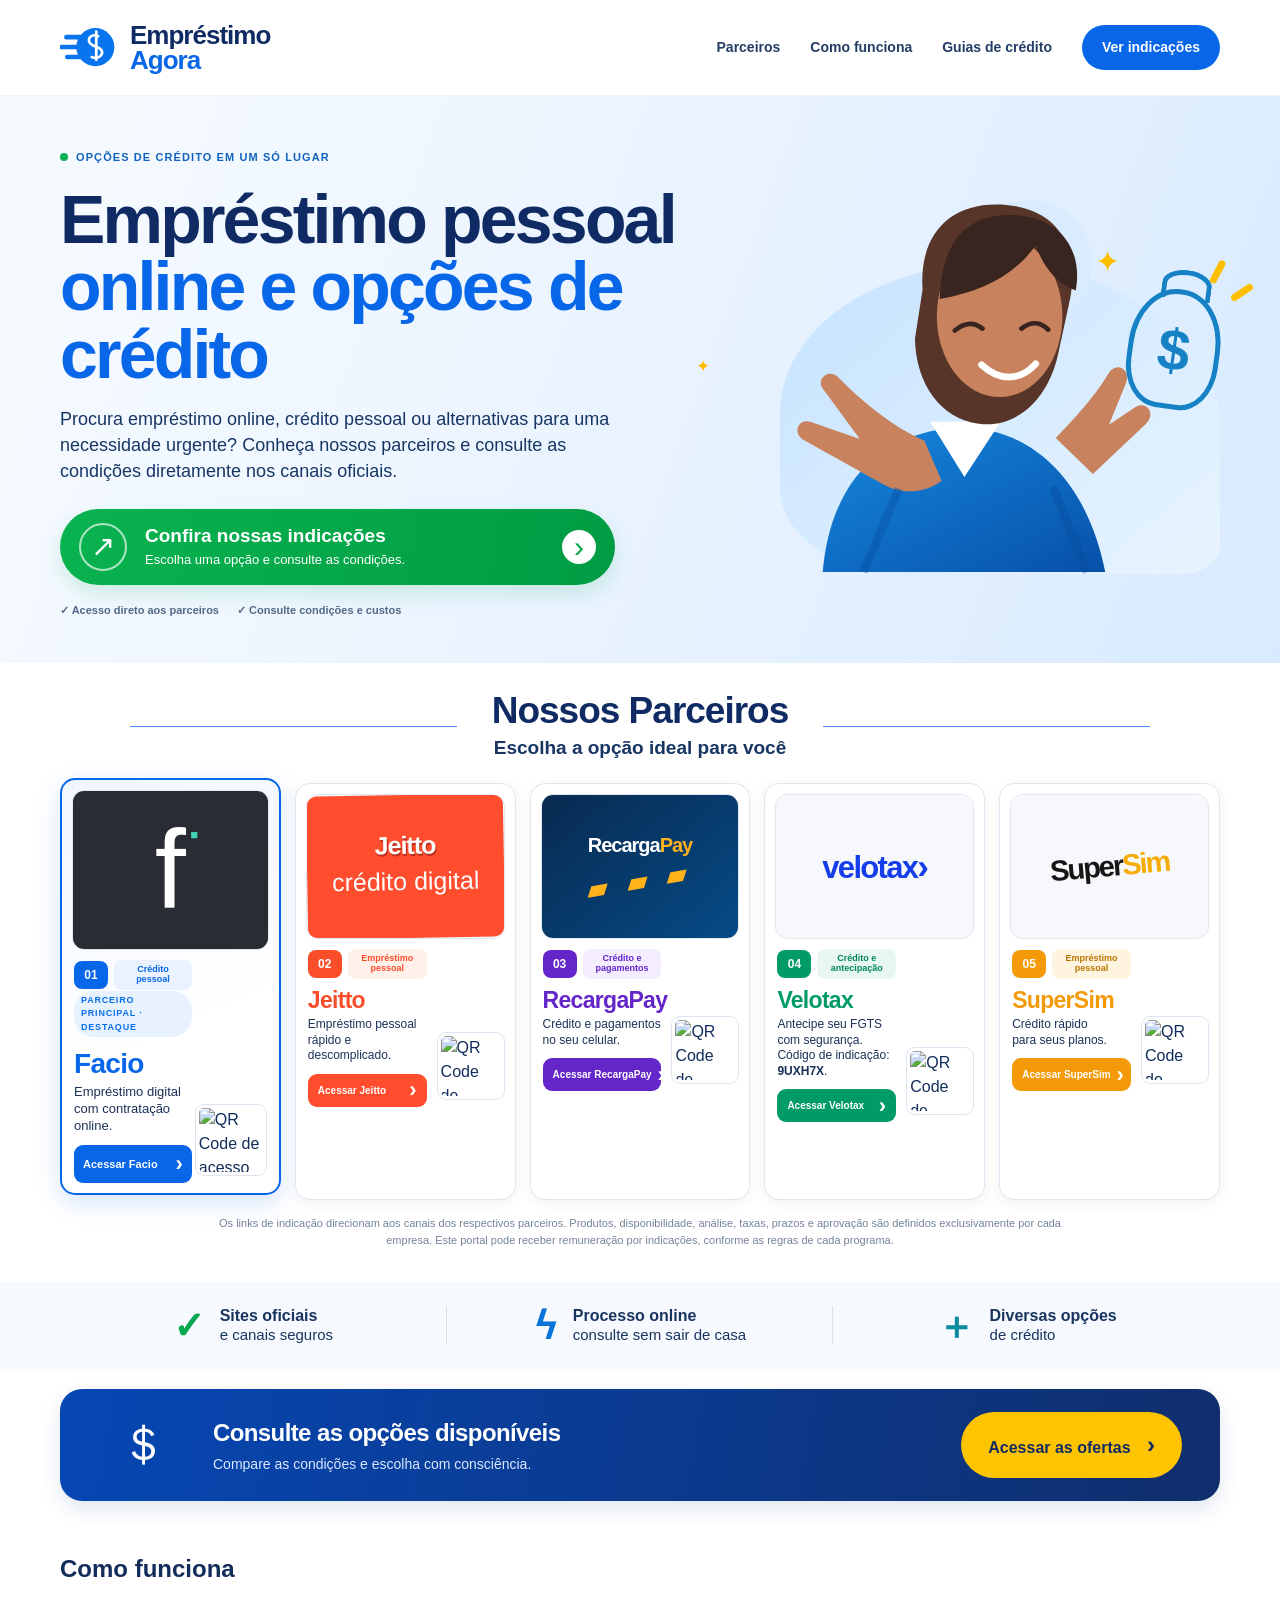
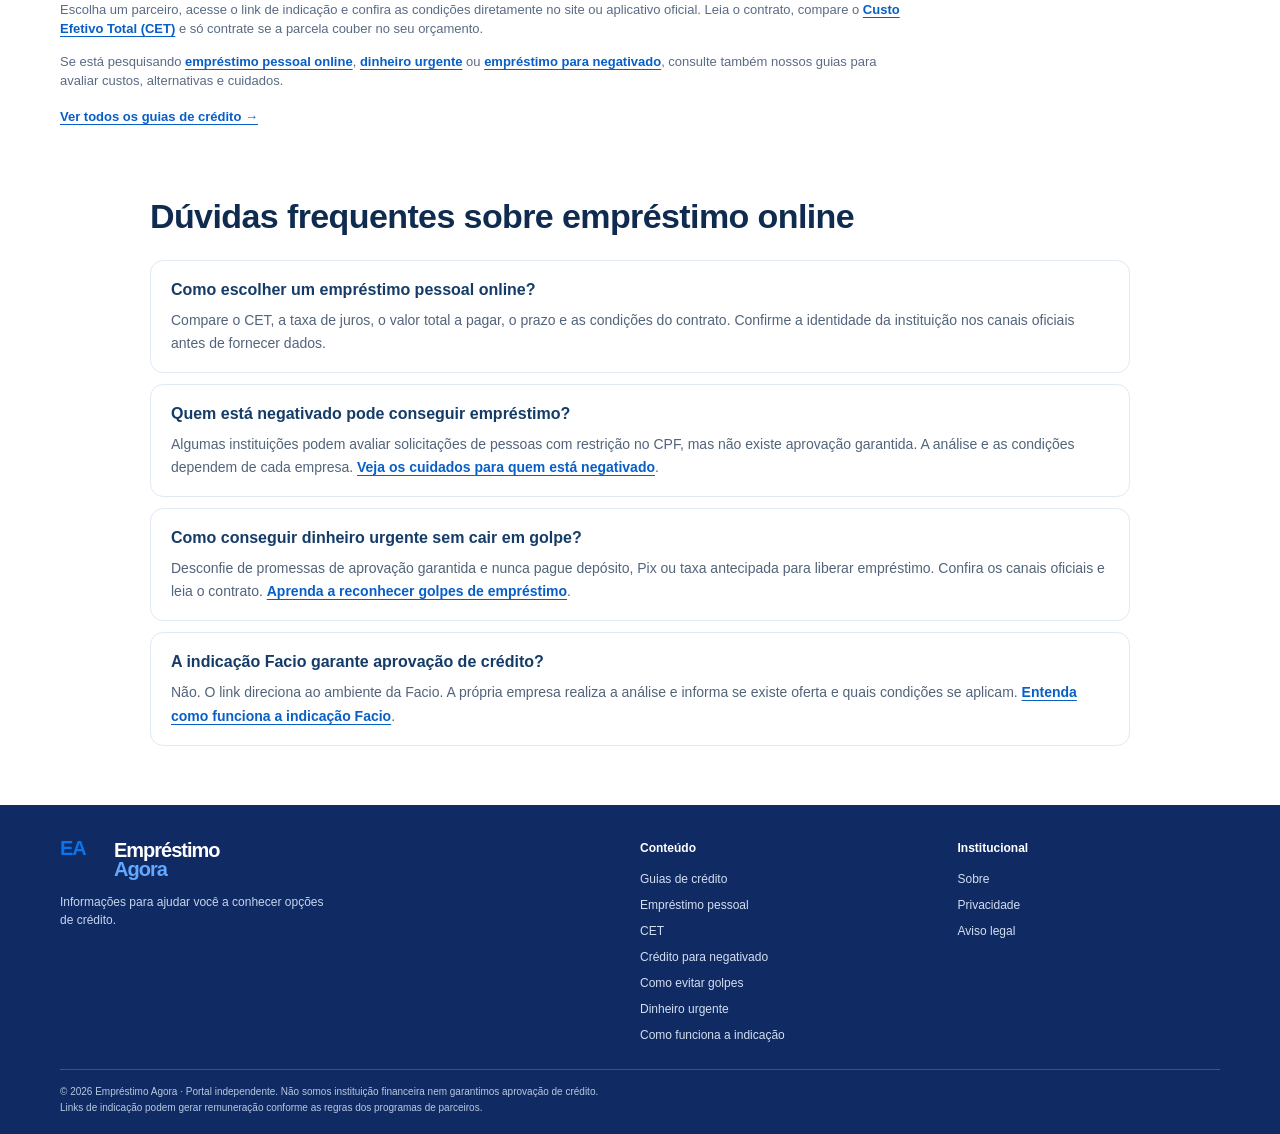
==== commit d9d3d239: "Tag partner referral links for first-party click measurement" ====
--- a/index.html
+++ b/index.html
@@ -29,7 +29,7 @@
 <section class="hero"><div class="wrap hero-inner"><div class="hero-copy"><span class="eyebrow"><i></i> OPÇÕES DE CRÉDITO EM UM SÓ LUGAR</span><h1>Empréstimo pessoal<br><em>online e opções de crédito</em></h1><p>Procura empréstimo online, crédito pessoal ou alternativas para uma necessidade urgente? Conheça nossos parceiros e consulte as condições diretamente nos canais oficiais.</p><a class="hero-cta" href="#parceiros"><span class="handshake">↗</span><span><b>Confira nossas indicações</b><small>Escolha uma opção e consulte as condições.</small></span><span class="arrow">›</span></a><div class="hero-note"><span>✓ Acesso direto aos parceiros</span><span>✓ Consulte condições e custos</span></div></div>
 <div class="hero-art" aria-label="Ilustração de uma pessoa apresentando opções de crédito"><div class="art-blob"></div><svg class="hero-person" viewBox="0 0 460 410" role="img" aria-label="Pessoa sorridente apontando para as opções"><defs><linearGradient id="shirt" x1="0" x2="1" y1="0" y2="1"><stop stop-color="#1688df"/><stop offset="1" stop-color="#0750a8"/></linearGradient></defs><circle cx="310" cy="83" r="66" fill="#d9ebff"/><path d="M93 408c8-93 58-143 132-151 80-8 145 49 165 151" fill="url(#shirt)"/><path d="M206 250l36 58 38-58" fill="#fff"/><path d="M198 111c-4-61 32-94 88-89 56 5 79 46 66 104l-12 55c-12 50-47 76-83 71-40-5-66-42-67-89z" fill="#573629"/><ellipse cx="279" cy="139" rx="66" ry="85" fill="#c9825e"/><path d="M216 121c2-62 30-93 84-88 42 4 67 35 59 79-20-7-35-26-42-48-21 31-56 49-101 57z" fill="#39251f"/><path d="M232 154c11-9 20-9 29-2m41 0c10-8 20-7 28 1" stroke="#39251f" stroke-width="5" fill="none" stroke-linecap="round"/><path d="M260 190c18 17 40 18 57-1" stroke="#fff" stroke-width="7" fill="none" stroke-linecap="round"/><path d="M200 270c-32-14-64-39-91-67-9-9-23 1-16 12l39 53-52-18c-13-4-19 12-7 19l84 47c19 11 44 9 61-4" fill="#c9825e"/><path d="M338 267c20-21 40-42 55-67 8-14 24-6 19 9l-18 44 27-18c12-8 23 6 12 17l-56 53" fill="#c9825e"/><path d="M173 320l-37 88m199-90 36 90" stroke="#064b99" stroke-width="9" opacity=".35"/></svg><div class="money-doodle"><span>$</span><i></i><b></b></div><div class="spark s1">✦</div><div class="spark s2">✦</div></div></div></section>
 <section class="partners wrap" id="parceiros"><div class="section-title"><span></span><div><h2>Nossos Parceiros</h2><p>Escolha a opção ideal para você</p></div><span></span></div>
-<div class="partner-grid"><article class="partner-card facio featured"><div class="partner-logo"><div class="facio-art"><strong>f<span>▪</span></strong></div></div><div class="partner-info"><div class="partner-meta"><span class="card-number">01</span><span class="card-category">Crédito pessoal</span></div><img class="partner-qr" src="https://api.qrserver.com/v1/create-qr-code/?size=180x180&format=svg&margin=4&data=https%3A%2F%2Ffacio.com.br%2Findicacao%2F%3Famigo%3D5fb39b16-4201-4cf0-8d7d-d2a9d6d35a81%26data%3DeyJwdWJsaWNJZCI6IjVmYjM5YjE2LTQyMDEtNGNmMC04ZDdkLWQyYTlkNmQzNWE4MSIsImZpcnN0TmFtZSI6IndhZ25lciJ9%26utm_source%3Dreferral-webview%26utm_campaign%3Dreferral-lp" alt="QR Code de acesso Facio" loading="lazy" width="76" height="76"><span class="featured-label">PARCEIRO PRINCIPAL · DESTAQUE</span><h3>Facio</h3><p>Empréstimo digital<br>com contratação online.</p><a class="partner-btn" href="https://facio.com.br/indicacao/?amigo=5fb39b16-4201-4cf0-8d7d-d2a9d6d35a81&data=eyJwdWJsaWNJZCI6IjVmYjM5YjE2LTQyMDEtNGNmMC04ZDdkLWQyYTlkNmQzNWE4MSIsImZpcnN0TmFtZSI6IndhZ25lciJ9&utm_source=referral-webview&utm_campaign=referral-lp" target="_blank" rel="sponsored nofollow noopener">Acessar Facio <b>›</b></a></div></article><article class="partner-card jeitto"><div class="partner-logo"><div class="jeitto-art"><strong>Jeitto</strong><small>crédito digital</small></div></div><div class="partner-info"><div class="partner-meta"><span class="card-number">02</span><span class="card-category">Empréstimo pessoal</span></div><img class="partner-qr" src="https://api.qrserver.com/v1/create-qr-code/?size=180x180&format=svg&margin=4&data=https%3A%2F%2Fjeitto.onelink.me%2FQMGg%2Fpkimsnrv" alt="QR Code de acesso Jeitto" loading="lazy" width="76" height="76"><h3>Jeitto</h3><p>Empréstimo pessoal<br>rápido e descomplicado.</p><a class="partner-btn" href="https://jeitto.onelink.me/QMGg/pkimsnrv" target="_blank" rel="sponsored nofollow noopener">Acessar Jeitto <b>›</b></a></div></article><article class="partner-card recarga"><div class="partner-logo"><div class="recarga-art"><strong>Recarga<span>Pay</span></strong><div class="cards-mini">▰ ▰ ▰</div></div></div><div class="partner-info"><div class="partner-meta"><span class="card-number">03</span><span class="card-category">Crédito e pagamentos</span></div><img class="partner-qr" src="https://api.qrserver.com/v1/create-qr-code/?size=180x180&format=svg&margin=4&data=https%3A%2F%2Frecargapay.com.br%2Fr%2Fxc30676090-pl9" alt="QR Code de acesso RecargaPay" loading="lazy" width="76" height="76"><h3>RecargaPay</h3><p>Crédito e pagamentos<br>no seu celular.</p><a class="partner-btn" href="https://recargapay.com.br/r/xc30676090-pl9" target="_blank" rel="sponsored nofollow noopener">Acessar RecargaPay <b>›</b></a></div></article><article class="partner-card velotax"><div class="partner-logo"><div class="velotax-art">velotax<span>›</span></div></div><div class="partner-info"><div class="partner-meta"><span class="card-number">04</span><span class="card-category">Crédito e antecipação</span></div><img class="partner-qr" src="https://api.qrserver.com/v1/create-qr-code/?size=180x180&format=svg&margin=4&data=https%3A%2F%2Fvelot.onelink.me%2FjmbQ%2Findicacao" alt="QR Code de acesso Velotax" loading="lazy" width="76" height="76"><h3>Velotax</h3><p>Antecipe seu FGTS<br>com segurança. Código de indicação: <strong>9UXH7X</strong>.</p><a class="partner-btn" href="https://velot.onelink.me/jmbQ/indicacao" target="_blank" rel="sponsored nofollow noopener">Acessar Velotax <b>›</b></a></div></article><article class="partner-card supersim"><div class="partner-logo"><div class="supersim-art">Super<span>Sim</span></div></div><div class="partner-info"><div class="partner-meta"><span class="card-number">05</span><span class="card-category">Empréstimo pessoal</span></div><img class="partner-qr" src="https://api.qrserver.com/v1/create-qr-code/?size=180x180&format=svg&margin=4&data=https%3A%2F%2Fsusim.co%2FLdVZWvnaIlpYCrfczapHZw%3D%3D" alt="QR Code de acesso SuperSim" loading="lazy" width="76" height="76"><h3>SuperSim</h3><p>Crédito rápido<br>para seus planos.</p><a class="partner-btn" href="https://susim.co/LdVZWvnaIlpYCrfczapHZw==" target="_blank" rel="sponsored nofollow noopener">Acessar SuperSim <b>›</b></a></div></article></div>
+<div class="partner-grid"><article class="partner-card facio featured"><div class="partner-logo"><div class="facio-art"><strong>f<span>▪</span></strong></div></div><div class="partner-info"><div class="partner-meta"><span class="card-number">01</span><span class="card-category">Crédito pessoal</span></div><img class="partner-qr" src="https://api.qrserver.com/v1/create-qr-code/?size=180x180&format=svg&margin=4&data=https%3A%2F%2Ffacio.com.br%2Findicacao%2F%3Famigo%3D5fb39b16-4201-4cf0-8d7d-d2a9d6d35a81%26data%3DeyJwdWJsaWNJZCI6IjVmYjM5YjE2LTQyMDEtNGNmMC04ZDdkLWQyYTlkNmQzNWE4MSIsImZpcnN0TmFtZSI6IndhZ25lciJ9%26utm_source%3Dreferral-webview%26utm_campaign%3Dreferral-lp" alt="QR Code de acesso Facio" loading="lazy" width="76" height="76"><span class="featured-label">PARCEIRO PRINCIPAL · DESTAQUE</span><h3>Facio</h3><p>Empréstimo digital<br>com contratação online.</p><a class="partner-btn" href="https://facio.com.br/indicacao/?amigo=5fb39b16-4201-4cf0-8d7d-d2a9d6d35a81&data=eyJwdWJsaWNJZCI6IjVmYjM5YjE2LTQyMDEtNGNmMC04ZDdkLWQyYTlkNmQzNWE4MSIsImZpcnN0TmFtZSI6IndhZ25lciJ9&utm_source=referral-webview&utm_campaign=referral-lp" target="_blank" rel="sponsored nofollow noopener" data-referral="facio" data-placement="partner-card">Acessar Facio <b>›</b></a></div></article><article class="partner-card jeitto"><div class="partner-logo"><div class="jeitto-art"><strong>Jeitto</strong><small>crédito digital</small></div></div><div class="partner-info"><div class="partner-meta"><span class="card-number">02</span><span class="card-category">Empréstimo pessoal</span></div><img class="partner-qr" src="https://api.qrserver.com/v1/create-qr-code/?size=180x180&format=svg&margin=4&data=https%3A%2F%2Fjeitto.onelink.me%2FQMGg%2Fpkimsnrv" alt="QR Code de acesso Jeitto" loading="lazy" width="76" height="76"><h3>Jeitto</h3><p>Empréstimo pessoal<br>rápido e descomplicado.</p><a class="partner-btn" href="https://jeitto.onelink.me/QMGg/pkimsnrv" target="_blank" rel="sponsored nofollow noopener" data-referral="jeitto" data-placement="partner-card">Acessar Jeitto <b>›</b></a></div></article><article class="partner-card recarga"><div class="partner-logo"><div class="recarga-art"><strong>Recarga<span>Pay</span></strong><div class="cards-mini">▰ ▰ ▰</div></div></div><div class="partner-info"><div class="partner-meta"><span class="card-number">03</span><span class="card-category">Crédito e pagamentos</span></div><img class="partner-qr" src="https://api.qrserver.com/v1/create-qr-code/?size=180x180&format=svg&margin=4&data=https%3A%2F%2Frecargapay.com.br%2Fr%2Fxc30676090-pl9" alt="QR Code de acesso RecargaPay" loading="lazy" width="76" height="76"><h3>RecargaPay</h3><p>Crédito e pagamentos<br>no seu celular.</p><a class="partner-btn" href="https://recargapay.com.br/r/xc30676090-pl9" target="_blank" rel="sponsored nofollow noopener" data-referral="recargapay" data-placement="partner-card">Acessar RecargaPay <b>›</b></a></div></article><article class="partner-card velotax"><div class="partner-logo"><div class="velotax-art">velotax<span>›</span></div></div><div class="partner-info"><div class="partner-meta"><span class="card-number">04</span><span class="card-category">Crédito e antecipação</span></div><img class="partner-qr" src="https://api.qrserver.com/v1/create-qr-code/?size=180x180&format=svg&margin=4&data=https%3A%2F%2Fvelot.onelink.me%2FjmbQ%2Findicacao" alt="QR Code de acesso Velotax" loading="lazy" width="76" height="76"><h3>Velotax</h3><p>Antecipe seu FGTS<br>com segurança. Código de indicação: <strong>9UXH7X</strong>.</p><a class="partner-btn" href="https://velot.onelink.me/jmbQ/indicacao" target="_blank" rel="sponsored nofollow noopener" data-referral="velotax" data-placement="partner-card">Acessar Velotax <b>›</b></a></div></article><article class="partner-card supersim"><div class="partner-logo"><div class="supersim-art">Super<span>Sim</span></div></div><div class="partner-info"><div class="partner-meta"><span class="card-number">05</span><span class="card-category">Empréstimo pessoal</span></div><img class="partner-qr" src="https://api.qrserver.com/v1/create-qr-code/?size=180x180&format=svg&margin=4&data=https%3A%2F%2Fsusim.co%2FLdVZWvnaIlpYCrfczapHZw%3D%3D" alt="QR Code de acesso SuperSim" loading="lazy" width="76" height="76"><h3>SuperSim</h3><p>Crédito rápido<br>para seus planos.</p><a class="partner-btn" href="https://susim.co/LdVZWvnaIlpYCrfczapHZw==" target="_blank" rel="sponsored nofollow noopener" data-referral="supersim" data-placement="partner-card">Acessar SuperSim <b>›</b></a></div></article></div>
 <p class="partner-disclaimer">Os links de indicação direcionam aos canais dos respectivos parceiros. Produtos, disponibilidade, análise, taxas, prazos e aprovação são definidos exclusivamente por cada empresa. Este portal pode receber remuneração por indicações, conforme as regras de cada programa.</p></section>
 <section class="trust"><div class="wrap trust-grid"><div><span class="trust-icon green">✓</span><p><b>Sites oficiais</b><br>e canais seguros</p></div><div><span class="trust-icon blue">ϟ</span><p><b>Processo online</b><br>consulte sem sair de casa</p></div><div><span class="trust-icon teal">＋</span><p><b>Diversas opções</b><br>de crédito</p></div></div></section>
 <section class="bottom-cta"><div class="wrap bottom-inner"><div class="bottom-icon">＄</div><div><h2>Consulte as opções disponíveis</h2><p>Compare as condições e escolha com consciência.</p></div><a href="#parceiros">Acessar as ofertas <b>›</b></a></div></section>
--- a/assets/site.css
+++ b/assets/site.css
@@ -41,3 +41,12 @@
 .featured-label{align-self:flex-start}
 @media(max-width:1050px){.partner-grid{grid-template-columns:repeat(3,minmax(0,1fr))}.partner-card.featured{grid-column:span 3;display:grid;grid-template-columns:30% 1fr;align-items:center;transform:none}.partner-card.featured .partner-logo{height:160px}.partner-card.featured .partner-info{min-height:145px}.partner-card.featured .partner-info h3{font-size:30px}}
 @media(max-width:650px){.partner-grid{grid-template-columns:1fr;gap:12px}.partner-card,.partner-card:nth-child(4),.partner-card:nth-child(5){display:grid;grid-template-columns:38% 1fr;align-items:center;gap:12px;min-height:154px;padding:10px}.partner-logo{height:132px;flex-basis:132px}.partner-meta{grid-column:1/-1}.partner-card .partner-logo{grid-column:1;grid-row:1/3}.partner-card .partner-info{grid-column:2;grid-row:1/3;min-height:130px;padding:0 62px 0 0}.partner-info h3{font-size:21px;margin:5px 0}.partner-info p{font-size:11px;margin-bottom:8px}.partner-qr{width:56px;height:56px;bottom:4px}.partner-card.featured{grid-column:auto;display:grid;grid-template-columns:38% 1fr;min-height:166px;transform:none}.partner-card.featured .partner-logo{height:140px;flex-basis:140px}.partner-card.featured .facio-art strong{font-size:84px}.partner-card.featured .partner-info{min-height:140px;padding-right:62px}.partner-card.featured .partner-info h3{font-size:25px}.partner-card.featured .partner-info p{font-size:11px}.partner-card.featured .partner-qr{width:56px;height:56px}.partner-card.featured .partner-btn{font-size:10px;padding:9px 8px}}
+
+/* Search-intent FAQ: visible, readable and consistent with the approved visual */
+.seo-faq{padding:8px 0 48px;max-width:980px}
+.seo-faq>h2{font-size:clamp(24px,3vw,34px);color:#102b50;margin:0 0 18px;letter-spacing:-.6px}
+.faq-item{padding:17px 20px;border:1px solid #e1e9f3;border-radius:13px;background:#fff;margin:0 0 11px}
+.faq-item h3{font-size:16px;color:#153c68;margin:0 0 7px}
+.faq-item p{font-size:14px;line-height:1.65;color:#52647b;margin:0}
+.faq-item a,.how a{color:#075fc7;font-weight:700;text-decoration:underline;text-underline-offset:3px}
+@media(max-width:650px){.seo-faq{padding:4px 0 32px}.seo-faq>h2{font-size:25px}.faq-item{padding:14px}.faq-item h3{font-size:15px}.faq-item p{font-size:13px}}
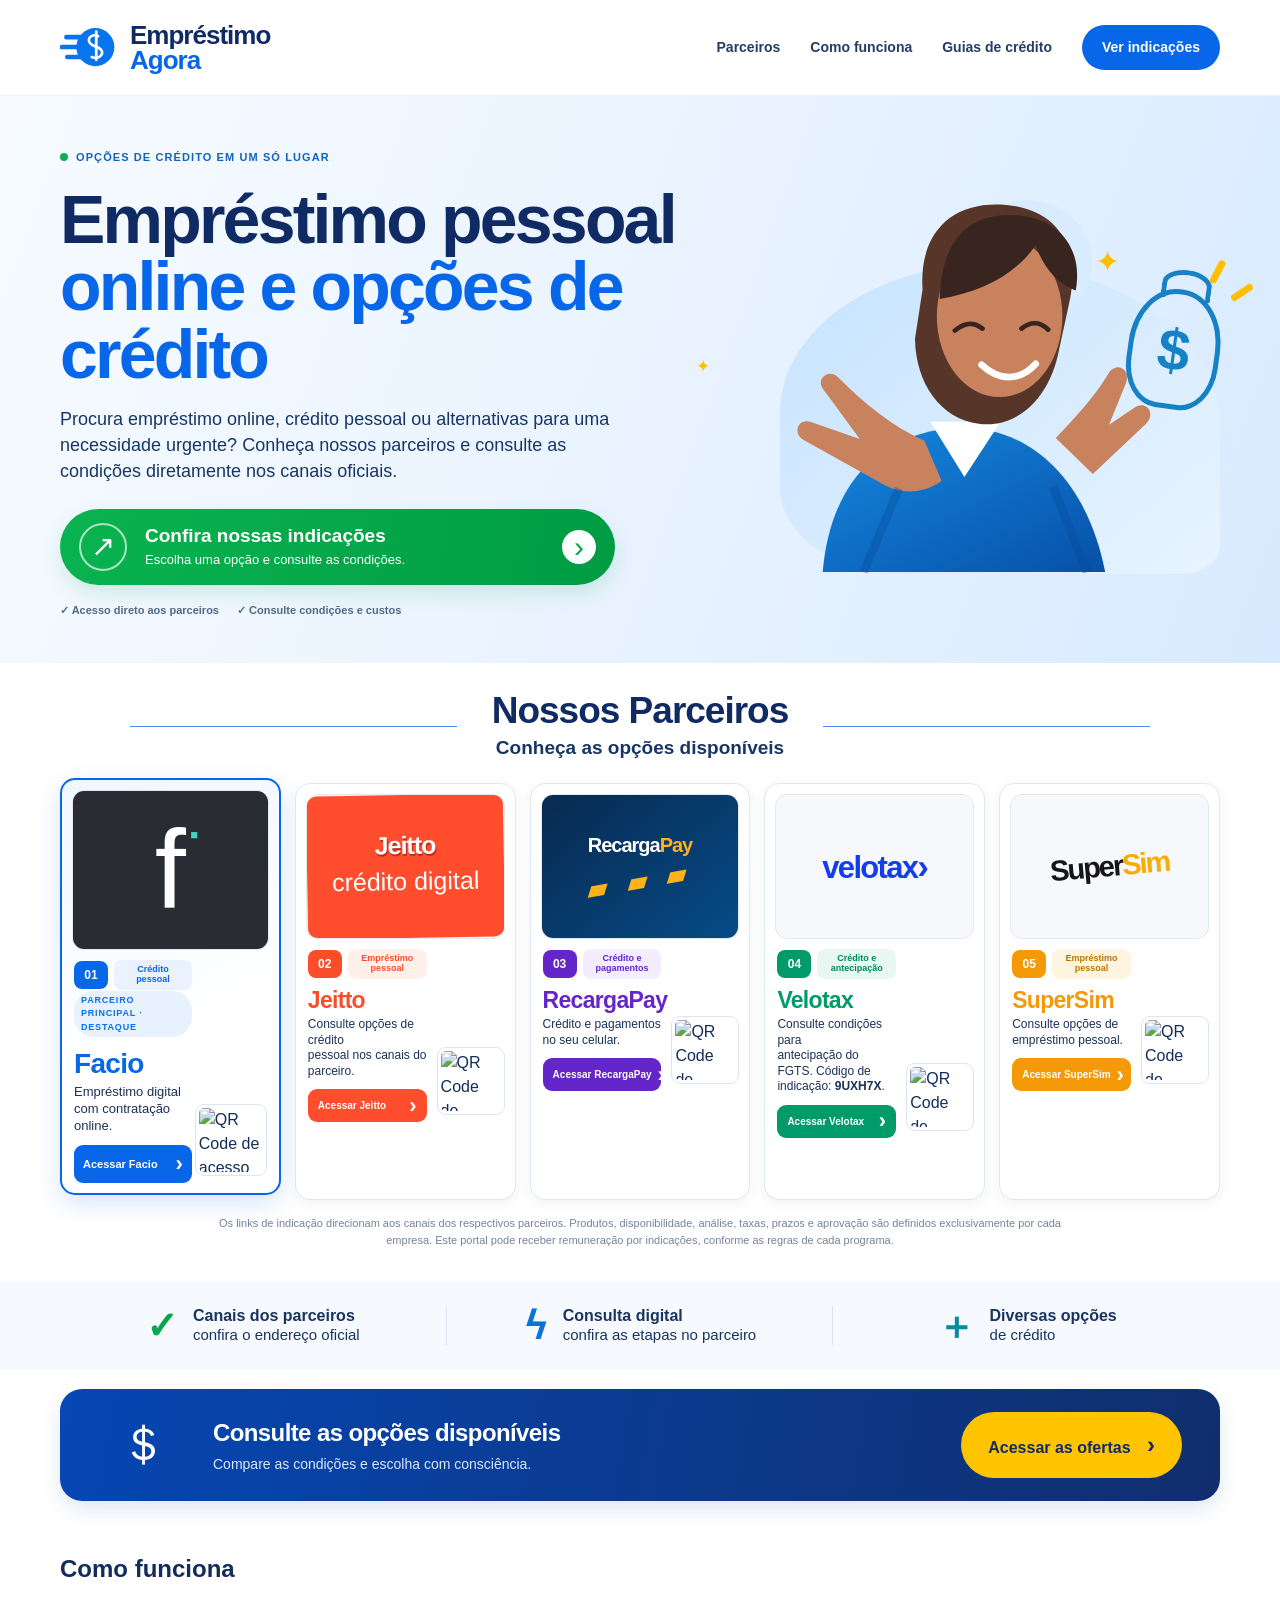
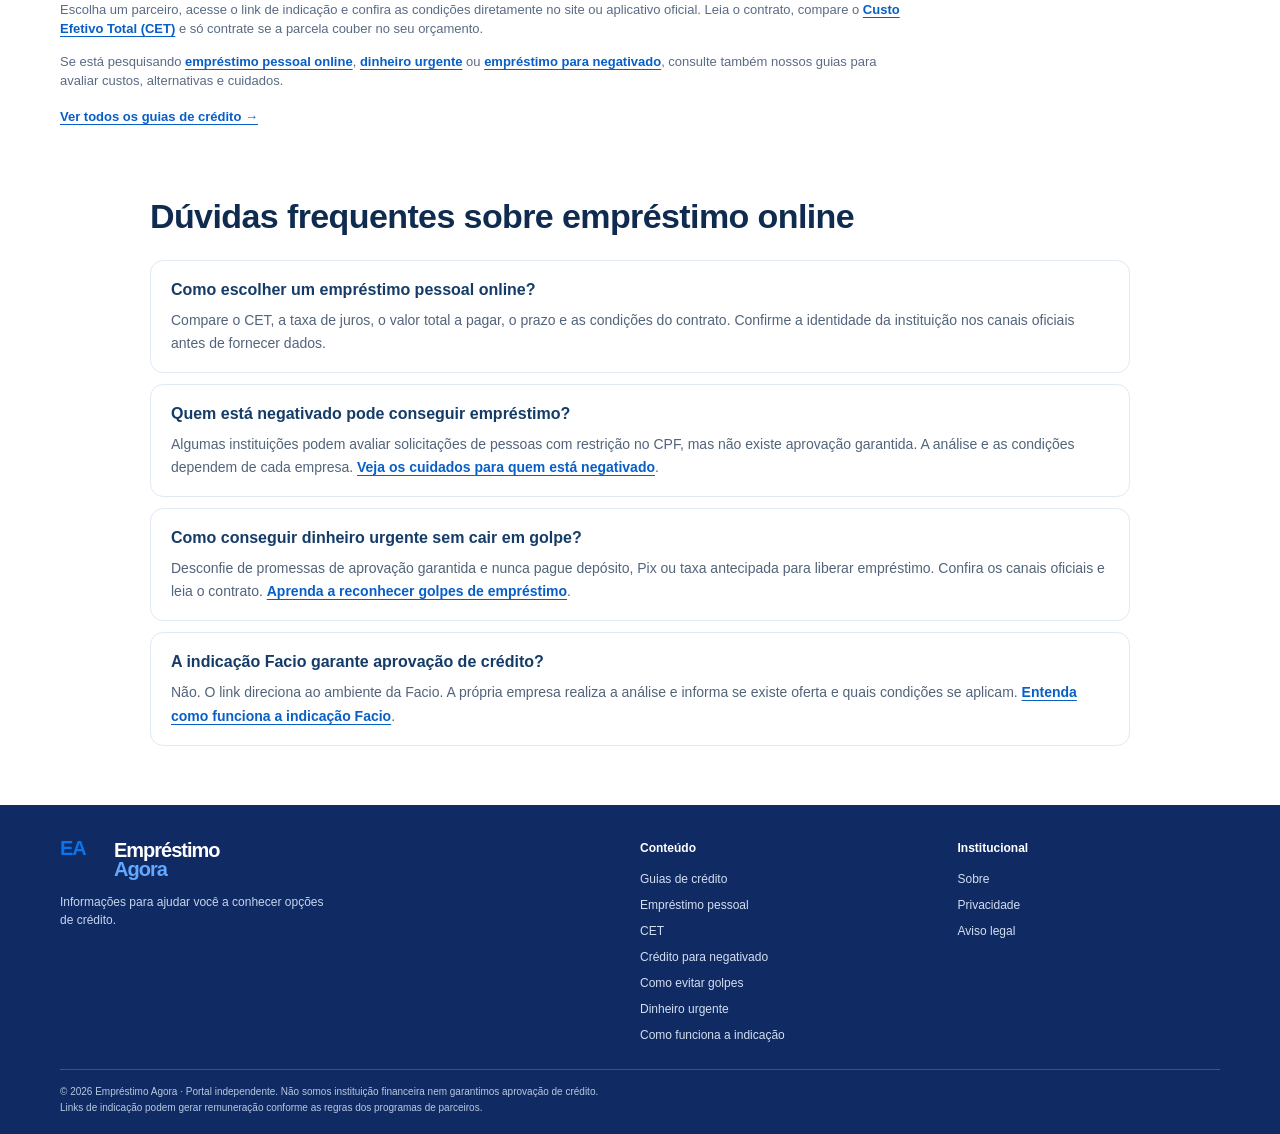
==== commit 2f89a7c0: "Improve referral tracking and clarify partner disclosures" ====
--- a/index.html
+++ b/index.html
@@ -18,6 +18,7 @@
 <meta name="twitter:card" content="summary_large_image">
 <link rel="icon" href="/assets/favicon.svg" type="image/svg+xml"><link rel="stylesheet" href="/assets/site.css">
 <script type="application/ld+json">{"@context":"https://schema.org","@type":"Organization","name":"Empréstimo Agora","url":"https://emprestimo-agora.vercel.app/","description":"Portal independente que reúne links de indicação para consulta de opções de crédito."}</script>
+<script type="application/ld+json">{"@context":"https://schema.org","@type":"FAQPage","mainEntity":[{"@type":"Question","name":"Como escolher um empréstimo pessoal online?","acceptedAnswer":{"@type":"Answer","text":"Compare o CET, a taxa de juros, o valor total a pagar, o prazo e as condições do contrato. Confirme a identidade da instituição nos canais oficiais antes de fornecer dados."}},{"@type":"Question","name":"Quem está negativado pode conseguir empréstimo?","acceptedAnswer":{"@type":"Answer","text":"Algumas instituições podem avaliar solicitações de pessoas com restrição no CPF, mas não existe aprovação garantida. A análise e as condições dependem de cada empresa."}},{"@type":"Question","name":"Como conseguir dinheiro urgente sem cair em golpe?","acceptedAnswer":{"@type":"Answer","text":"Desconfie de promessas de aprovação garantida e nunca pague depósito, Pix ou taxa antecipada para liberar empréstimo. Confira os canais oficiais e leia o contrato."}},{"@type":"Question","name":"A indicação Facio garante aprovação de crédito?","acceptedAnswer":{"@type":"Answer","text":"Não. O link direciona ao ambiente da Facio. A própria empresa realiza a análise e informa se existe oferta e quais condições se aplicam."}}]}</script>
 </head>
 <body>
 <a class="skip" href="#conteudo">Pular para o conteúdo</a>
@@ -28,10 +29,10 @@
 <main id="conteudo">
 <section class="hero"><div class="wrap hero-inner"><div class="hero-copy"><span class="eyebrow"><i></i> OPÇÕES DE CRÉDITO EM UM SÓ LUGAR</span><h1>Empréstimo pessoal<br><em>online e opções de crédito</em></h1><p>Procura empréstimo online, crédito pessoal ou alternativas para uma necessidade urgente? Conheça nossos parceiros e consulte as condições diretamente nos canais oficiais.</p><a class="hero-cta" href="#parceiros"><span class="handshake">↗</span><span><b>Confira nossas indicações</b><small>Escolha uma opção e consulte as condições.</small></span><span class="arrow">›</span></a><div class="hero-note"><span>✓ Acesso direto aos parceiros</span><span>✓ Consulte condições e custos</span></div></div>
 <div class="hero-art" aria-label="Ilustração de uma pessoa apresentando opções de crédito"><div class="art-blob"></div><svg class="hero-person" viewBox="0 0 460 410" role="img" aria-label="Pessoa sorridente apontando para as opções"><defs><linearGradient id="shirt" x1="0" x2="1" y1="0" y2="1"><stop stop-color="#1688df"/><stop offset="1" stop-color="#0750a8"/></linearGradient></defs><circle cx="310" cy="83" r="66" fill="#d9ebff"/><path d="M93 408c8-93 58-143 132-151 80-8 145 49 165 151" fill="url(#shirt)"/><path d="M206 250l36 58 38-58" fill="#fff"/><path d="M198 111c-4-61 32-94 88-89 56 5 79 46 66 104l-12 55c-12 50-47 76-83 71-40-5-66-42-67-89z" fill="#573629"/><ellipse cx="279" cy="139" rx="66" ry="85" fill="#c9825e"/><path d="M216 121c2-62 30-93 84-88 42 4 67 35 59 79-20-7-35-26-42-48-21 31-56 49-101 57z" fill="#39251f"/><path d="M232 154c11-9 20-9 29-2m41 0c10-8 20-7 28 1" stroke="#39251f" stroke-width="5" fill="none" stroke-linecap="round"/><path d="M260 190c18 17 40 18 57-1" stroke="#fff" stroke-width="7" fill="none" stroke-linecap="round"/><path d="M200 270c-32-14-64-39-91-67-9-9-23 1-16 12l39 53-52-18c-13-4-19 12-7 19l84 47c19 11 44 9 61-4" fill="#c9825e"/><path d="M338 267c20-21 40-42 55-67 8-14 24-6 19 9l-18 44 27-18c12-8 23 6 12 17l-56 53" fill="#c9825e"/><path d="M173 320l-37 88m199-90 36 90" stroke="#064b99" stroke-width="9" opacity=".35"/></svg><div class="money-doodle"><span>$</span><i></i><b></b></div><div class="spark s1">✦</div><div class="spark s2">✦</div></div></div></section>
-<section class="partners wrap" id="parceiros"><div class="section-title"><span></span><div><h2>Nossos Parceiros</h2><p>Escolha a opção ideal para você</p></div><span></span></div>
-<div class="partner-grid"><article class="partner-card facio featured"><div class="partner-logo"><div class="facio-art"><strong>f<span>▪</span></strong></div></div><div class="partner-info"><div class="partner-meta"><span class="card-number">01</span><span class="card-category">Crédito pessoal</span></div><img class="partner-qr" src="https://api.qrserver.com/v1/create-qr-code/?size=180x180&format=svg&margin=4&data=https%3A%2F%2Ffacio.com.br%2Findicacao%2F%3Famigo%3D5fb39b16-4201-4cf0-8d7d-d2a9d6d35a81%26data%3DeyJwdWJsaWNJZCI6IjVmYjM5YjE2LTQyMDEtNGNmMC04ZDdkLWQyYTlkNmQzNWE4MSIsImZpcnN0TmFtZSI6IndhZ25lciJ9%26utm_source%3Dreferral-webview%26utm_campaign%3Dreferral-lp" alt="QR Code de acesso Facio" loading="lazy" width="76" height="76"><span class="featured-label">PARCEIRO PRINCIPAL · DESTAQUE</span><h3>Facio</h3><p>Empréstimo digital<br>com contratação online.</p><a class="partner-btn" href="https://facio.com.br/indicacao/?amigo=5fb39b16-4201-4cf0-8d7d-d2a9d6d35a81&data=eyJwdWJsaWNJZCI6IjVmYjM5YjE2LTQyMDEtNGNmMC04ZDdkLWQyYTlkNmQzNWE4MSIsImZpcnN0TmFtZSI6IndhZ25lciJ9&utm_source=referral-webview&utm_campaign=referral-lp" target="_blank" rel="sponsored nofollow noopener" data-referral="facio" data-placement="partner-card">Acessar Facio <b>›</b></a></div></article><article class="partner-card jeitto"><div class="partner-logo"><div class="jeitto-art"><strong>Jeitto</strong><small>crédito digital</small></div></div><div class="partner-info"><div class="partner-meta"><span class="card-number">02</span><span class="card-category">Empréstimo pessoal</span></div><img class="partner-qr" src="https://api.qrserver.com/v1/create-qr-code/?size=180x180&format=svg&margin=4&data=https%3A%2F%2Fjeitto.onelink.me%2FQMGg%2Fpkimsnrv" alt="QR Code de acesso Jeitto" loading="lazy" width="76" height="76"><h3>Jeitto</h3><p>Empréstimo pessoal<br>rápido e descomplicado.</p><a class="partner-btn" href="https://jeitto.onelink.me/QMGg/pkimsnrv" target="_blank" rel="sponsored nofollow noopener" data-referral="jeitto" data-placement="partner-card">Acessar Jeitto <b>›</b></a></div></article><article class="partner-card recarga"><div class="partner-logo"><div class="recarga-art"><strong>Recarga<span>Pay</span></strong><div class="cards-mini">▰ ▰ ▰</div></div></div><div class="partner-info"><div class="partner-meta"><span class="card-number">03</span><span class="card-category">Crédito e pagamentos</span></div><img class="partner-qr" src="https://api.qrserver.com/v1/create-qr-code/?size=180x180&format=svg&margin=4&data=https%3A%2F%2Frecargapay.com.br%2Fr%2Fxc30676090-pl9" alt="QR Code de acesso RecargaPay" loading="lazy" width="76" height="76"><h3>RecargaPay</h3><p>Crédito e pagamentos<br>no seu celular.</p><a class="partner-btn" href="https://recargapay.com.br/r/xc30676090-pl9" target="_blank" rel="sponsored nofollow noopener" data-referral="recargapay" data-placement="partner-card">Acessar RecargaPay <b>›</b></a></div></article><article class="partner-card velotax"><div class="partner-logo"><div class="velotax-art">velotax<span>›</span></div></div><div class="partner-info"><div class="partner-meta"><span class="card-number">04</span><span class="card-category">Crédito e antecipação</span></div><img class="partner-qr" src="https://api.qrserver.com/v1/create-qr-code/?size=180x180&format=svg&margin=4&data=https%3A%2F%2Fvelot.onelink.me%2FjmbQ%2Findicacao" alt="QR Code de acesso Velotax" loading="lazy" width="76" height="76"><h3>Velotax</h3><p>Antecipe seu FGTS<br>com segurança. Código de indicação: <strong>9UXH7X</strong>.</p><a class="partner-btn" href="https://velot.onelink.me/jmbQ/indicacao" target="_blank" rel="sponsored nofollow noopener" data-referral="velotax" data-placement="partner-card">Acessar Velotax <b>›</b></a></div></article><article class="partner-card supersim"><div class="partner-logo"><div class="supersim-art">Super<span>Sim</span></div></div><div class="partner-info"><div class="partner-meta"><span class="card-number">05</span><span class="card-category">Empréstimo pessoal</span></div><img class="partner-qr" src="https://api.qrserver.com/v1/create-qr-code/?size=180x180&format=svg&margin=4&data=https%3A%2F%2Fsusim.co%2FLdVZWvnaIlpYCrfczapHZw%3D%3D" alt="QR Code de acesso SuperSim" loading="lazy" width="76" height="76"><h3>SuperSim</h3><p>Crédito rápido<br>para seus planos.</p><a class="partner-btn" href="https://susim.co/LdVZWvnaIlpYCrfczapHZw==" target="_blank" rel="sponsored nofollow noopener" data-referral="supersim" data-placement="partner-card">Acessar SuperSim <b>›</b></a></div></article></div>
+<section class="partners wrap" id="parceiros"><div class="section-title"><span></span><div><h2>Nossos Parceiros</h2><p>Conheça as opções disponíveis</p></div><span></span></div>
+<div class="partner-grid"><article class="partner-card facio featured"><div class="partner-logo"><div class="facio-art"><strong>f<span>▪</span></strong></div></div><div class="partner-info"><div class="partner-meta"><span class="card-number">01</span><span class="card-category">Crédito pessoal</span></div><img class="partner-qr" src="https://api.qrserver.com/v1/create-qr-code/?size=180x180&format=svg&margin=4&data=https%3A%2F%2Ffacio.com.br%2Findicacao%2F%3Famigo%3D5fb39b16-4201-4cf0-8d7d-d2a9d6d35a81%26data%3DeyJwdWJsaWNJZCI6IjVmYjM5YjE2LTQyMDEtNGNmMC04ZDdkLWQyYTlkNmQzNWE4MSIsImZpcnN0TmFtZSI6IndhZ25lciJ9%26utm_source%3Dreferral-webview%26utm_campaign%3Dreferral-lp" alt="QR Code de acesso Facio" loading="lazy" width="76" height="76"><span class="featured-label">PARCEIRO PRINCIPAL · DESTAQUE</span><h3>Facio</h3><p>Empréstimo digital<br>com contratação online.</p><a class="partner-btn" href="https://facio.com.br/indicacao/?amigo=5fb39b16-4201-4cf0-8d7d-d2a9d6d35a81&data=eyJwdWJsaWNJZCI6IjVmYjM5YjE2LTQyMDEtNGNmMC04ZDdkLWQyYTlkNmQzNWE4MSIsImZpcnN0TmFtZSI6IndhZ25lciJ9&utm_source=referral-webview&utm_campaign=referral-lp" target="_blank" rel="sponsored nofollow noopener" data-referral="facio" data-placement="partner-card">Acessar Facio <b>›</b></a></div></article><article class="partner-card jeitto"><div class="partner-logo"><div class="jeitto-art"><strong>Jeitto</strong><small>crédito digital</small></div></div><div class="partner-info"><div class="partner-meta"><span class="card-number">02</span><span class="card-category">Empréstimo pessoal</span></div><img class="partner-qr" src="https://api.qrserver.com/v1/create-qr-code/?size=180x180&format=svg&margin=4&data=https%3A%2F%2Fjeitto.onelink.me%2FQMGg%2Fpkimsnrv" alt="QR Code de acesso Jeitto" loading="lazy" width="76" height="76"><h3>Jeitto</h3><p>Consulte opções de crédito<br>pessoal nos canais do parceiro.</p><a class="partner-btn" href="https://jeitto.onelink.me/QMGg/pkimsnrv" target="_blank" rel="sponsored nofollow noopener" data-referral="jeitto" data-placement="partner-card">Acessar Jeitto <b>›</b></a></div></article><article class="partner-card recarga"><div class="partner-logo"><div class="recarga-art"><strong>Recarga<span>Pay</span></strong><div class="cards-mini">▰ ▰ ▰</div></div></div><div class="partner-info"><div class="partner-meta"><span class="card-number">03</span><span class="card-category">Crédito e pagamentos</span></div><img class="partner-qr" src="https://api.qrserver.com/v1/create-qr-code/?size=180x180&format=svg&margin=4&data=https%3A%2F%2Frecargapay.com.br%2Fr%2Fxc30676090-pl9" alt="QR Code de acesso RecargaPay" loading="lazy" width="76" height="76"><h3>RecargaPay</h3><p>Crédito e pagamentos<br>no seu celular.</p><a class="partner-btn" href="https://recargapay.com.br/r/xc30676090-pl9" target="_blank" rel="sponsored nofollow noopener" data-referral="recargapay" data-placement="partner-card">Acessar RecargaPay <b>›</b></a></div></article><article class="partner-card velotax"><div class="partner-logo"><div class="velotax-art">velotax<span>›</span></div></div><div class="partner-info"><div class="partner-meta"><span class="card-number">04</span><span class="card-category">Crédito e antecipação</span></div><img class="partner-qr" src="https://api.qrserver.com/v1/create-qr-code/?size=180x180&format=svg&margin=4&data=https%3A%2F%2Fvelot.onelink.me%2FjmbQ%2Findicacao" alt="QR Code de acesso Velotax" loading="lazy" width="76" height="76"><h3>Velotax</h3><p>Consulte condições para<br>antecipação do FGTS. Código de indicação: <strong>9UXH7X</strong>.</p><a class="partner-btn" href="https://velot.onelink.me/jmbQ/indicacao" target="_blank" rel="sponsored nofollow noopener" data-referral="velotax" data-placement="partner-card">Acessar Velotax <b>›</b></a></div></article><article class="partner-card supersim"><div class="partner-logo"><div class="supersim-art">Super<span>Sim</span></div></div><div class="partner-info"><div class="partner-meta"><span class="card-number">05</span><span class="card-category">Empréstimo pessoal</span></div><img class="partner-qr" src="https://api.qrserver.com/v1/create-qr-code/?size=180x180&format=svg&margin=4&data=https%3A%2F%2Fsusim.co%2FLdVZWvnaIlpYCrfczapHZw%3D%3D" alt="QR Code de acesso SuperSim" loading="lazy" width="76" height="76"><h3>SuperSim</h3><p>Consulte opções de<br>empréstimo pessoal.</p><a class="partner-btn" href="https://susim.co/LdVZWvnaIlpYCrfczapHZw==" target="_blank" rel="sponsored nofollow noopener" data-referral="supersim" data-placement="partner-card">Acessar SuperSim <b>›</b></a></div></article></div>
 <p class="partner-disclaimer">Os links de indicação direcionam aos canais dos respectivos parceiros. Produtos, disponibilidade, análise, taxas, prazos e aprovação são definidos exclusivamente por cada empresa. Este portal pode receber remuneração por indicações, conforme as regras de cada programa.</p></section>
-<section class="trust"><div class="wrap trust-grid"><div><span class="trust-icon green">✓</span><p><b>Sites oficiais</b><br>e canais seguros</p></div><div><span class="trust-icon blue">ϟ</span><p><b>Processo online</b><br>consulte sem sair de casa</p></div><div><span class="trust-icon teal">＋</span><p><b>Diversas opções</b><br>de crédito</p></div></div></section>
+<section class="trust"><div class="wrap trust-grid"><div><span class="trust-icon green">✓</span><p><b>Canais dos parceiros</b><br>confira o endereço oficial</p></div><div><span class="trust-icon blue">ϟ</span><p><b>Consulta digital</b><br>confira as etapas no parceiro</p></div><div><span class="trust-icon teal">＋</span><p><b>Diversas opções</b><br>de crédito</p></div></div></section>
 <section class="bottom-cta"><div class="wrap bottom-inner"><div class="bottom-icon">＄</div><div><h2>Consulte as opções disponíveis</h2><p>Compare as condições e escolha com consciência.</p></div><a href="#parceiros">Acessar as ofertas <b>›</b></a></div></section>
 <section class="how wrap" id="como-funciona"><h2>Como funciona</h2><p>Escolha um parceiro, acesse o link de indicação e confira as condições diretamente no site ou aplicativo oficial. Leia o contrato, compare o <a href="/custo-efetivo-total.html">Custo Efetivo Total (CET)</a> e só contrate se a parcela couber no seu orçamento.</p><p>Se está pesquisando <a href="/emprestimo-pessoal-online.html">empréstimo pessoal online</a>, <a href="/dinheiro-urgente.html">dinheiro urgente</a> ou <a href="/emprestimo-para-negativado.html">empréstimo para negativado</a>, consulte também nossos guias para avaliar custos, alternativas e cuidados.</p><a href="/guias-de-credito.html">Ver todos os guias de crédito →</a></section><section class="seo-faq wrap" aria-labelledby="faq-title"><h2 id="faq-title">Dúvidas frequentes sobre empréstimo online</h2><div class="faq-item"><h3>Como escolher um empréstimo pessoal online?</h3><p>Compare o CET, a taxa de juros, o valor total a pagar, o prazo e as condições do contrato. Confirme a identidade da instituição nos canais oficiais antes de fornecer dados.</p></div><div class="faq-item"><h3>Quem está negativado pode conseguir empréstimo?</h3><p>Algumas instituições podem avaliar solicitações de pessoas com restrição no CPF, mas não existe aprovação garantida. A análise e as condições dependem de cada empresa. <a href="/emprestimo-para-negativado.html">Veja os cuidados para quem está negativado</a>.</p></div><div class="faq-item"><h3>Como conseguir dinheiro urgente sem cair em golpe?</h3><p>Desconfie de promessas de aprovação garantida e nunca pague depósito, Pix ou taxa antecipada para liberar empréstimo. Confira os canais oficiais e leia o contrato. <a href="/golpe-do-emprestimo.html">Aprenda a reconhecer golpes de empréstimo</a>.</p></div><div class="faq-item"><h3>A indicação Facio garante aprovação de crédito?</h3><p>Não. O link direciona ao ambiente da Facio. A própria empresa realiza a análise e informa se existe oferta e quais condições se aplicam. <a href="/como-funciona-facio.html">Entenda como funciona a indicação Facio</a>.</p></div></section>
 </main>
